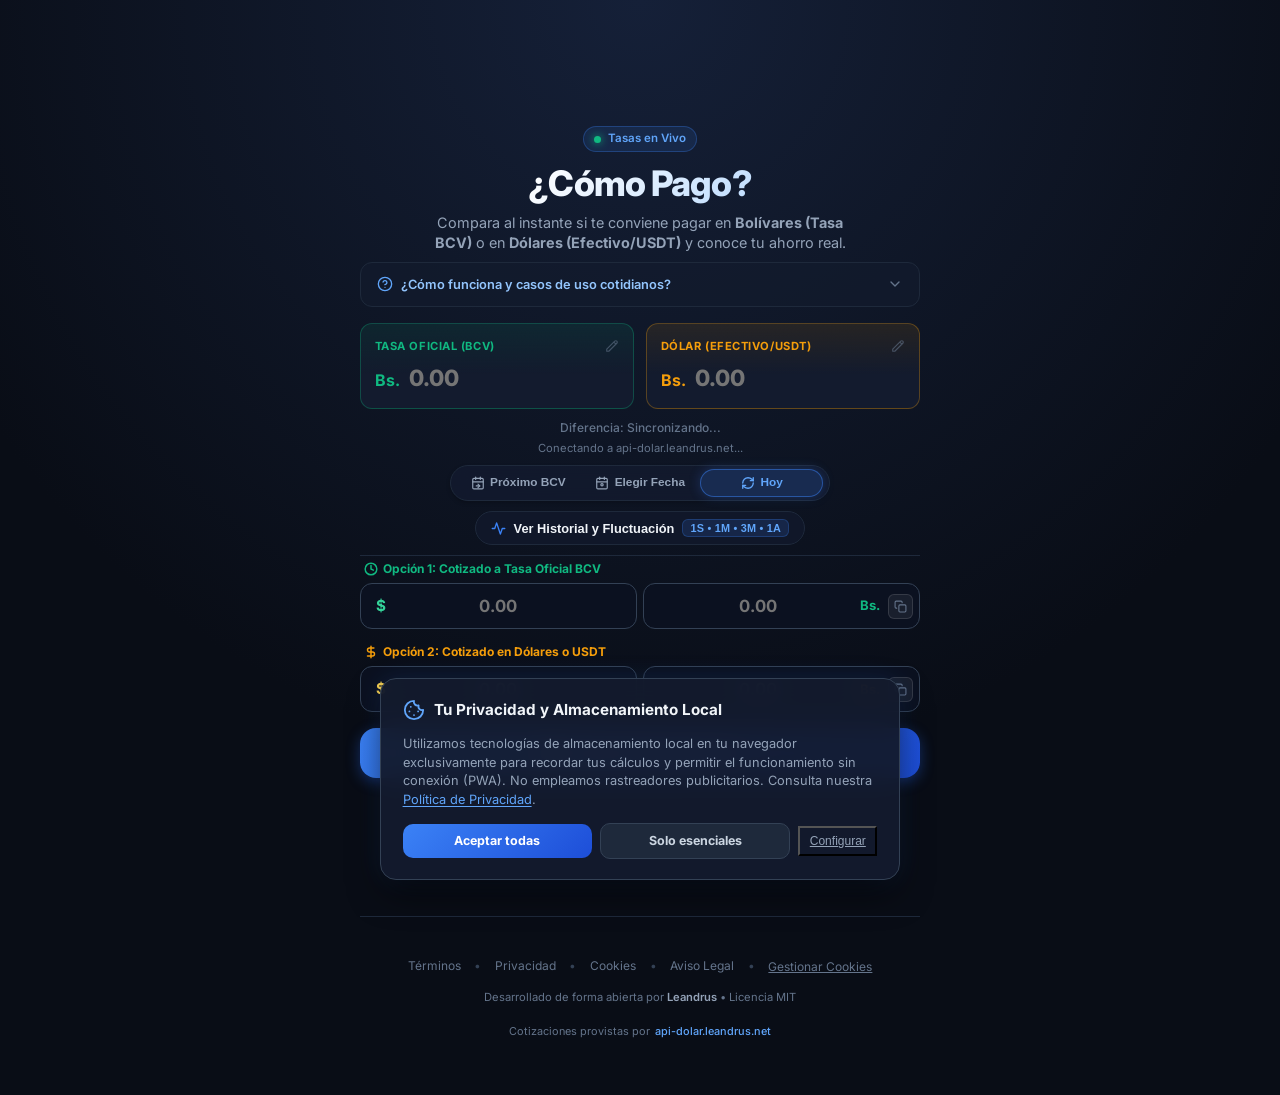
==== index.html @ 7dd7e596 "feat: add especifics date exchange rate buttons" ====
<!DOCTYPE html>
<html lang="es">

<head>
  <meta charset="UTF-8">
  <meta name="viewport" content="width=device-width, initial-scale=1.0">
  <title>¿Cómo Pago en Venezuela? | Calculadora Financiera y Comparador de Tasas BCV vs USDT</title>

  <!-- Metadatos SEO Esenciales -->
  <meta name="description"
    content="Calculadora de comparación de precios en Venezuela. Compara la tasa oficial del BCV, compra de dólares físicos y transferencias en USDT para saber cómo te conviene pagar y ahorrar dinero.">
  <meta name="keywords"
    content="como pago venezuela, calculadora dolar venezuela, tasa bcv, dolar paralelo, usdt binance, calcular pago bcv vs paralelo, convertidor bcv usdt">
  <meta name="author" content="Leandrus">
  <meta name="robots" content="index, follow">
  <link rel="canonical" href="https://como-pago.leandrus.net/">

  <!-- Metadatos OpenGraph (Facebook, WhatsApp, LinkedIn) -->
  <meta property="og:type" content="website">
  <meta property="og:url" content="https://como-pago.leandrus.net/">
  <meta property="og:title" content="¿Cómo Pago en Venezuela? | Calculadora de Tasas BCV vs USDT">
  <meta property="og:description"
    content="Compara en segundos si te conviene pagar en Bolívares (Tasa BCV), Dólares en Efectivo o USDT. Tasas oficiales en tiempo real vía api-dolar.leandrus.net.">
  <meta property="og:image" content="https://como-pago.leandrus.net/icons/icon-512x512.png">
  <meta property="og:locale" content="es_VE">

  <!-- Metadatos Twitter Cards -->
  <meta name="twitter:card" content="summary_large_image">
  <meta name="twitter:title" content="¿Cómo Pago en Venezuela? | Calculadora de Tasas BCV vs USDT">
  <meta name="twitter:description"
    content="Descubre al instante el método de pago más económico en Venezuela y calcula la transferencia exacta en Binance USDT.">
  <meta name="twitter:image" content="https://como-pago.leandrus.net/icons/icon-512x512.png">

  <!-- Configuración PWA y Favicon -->
  <link rel="icon" type="image/png" href="icons/favicon.png">
  <link rel="icon" type="image/svg+xml" href="icons/favico.svg">
  <link rel="apple-touch-icon" href="icons/icon-192x192.png">
  <link rel="manifest" href="manifest.json">
  <meta name="theme-color" content="#090d16">
  <meta name="apple-mobile-web-app-capable" content="yes">
  <meta name="apple-mobile-web-app-status-bar-style" content="black-translucent">
  <meta name="apple-mobile-web-app-title" content="¿Cómo Pago?">

  <!-- Seguridad en el Cliente -->
  <meta http-equiv="X-Content-Type-Options" content="nosniff">
  <meta name="referrer" content="strict-origin-when-cross-origin">

  <!-- Tipografía Google Fonts -->
  <link rel="preconnect" href="https://fonts.googleapis.com">
  <link rel="preconnect" href="https://fonts.gstatic.com" crossorigin>
  <link href="https://fonts.googleapis.com/css2?family=Inter:wght@400;500;600;700;800;900&display=swap"
    rel="stylesheet">

  <!-- Estilos Modulares (Vanilla CSS Puro Versionado para Cache-Busting) -->
  <link rel="stylesheet" href="css/main.css?v=1.2.0">
  <link rel="stylesheet" href="css/consent.css?v=1.1.0">

  <!-- Marcado Estructurado JSON-LD (Schema.org) -->
  <script type="application/ld+json">
  {
    "@context": "https://schema.org",
    "@type": "WebApplication",
    "name": "¿Cómo Pago en Venezuela?",
    "url": "https://como-pago.leandrus.net/",
    "description": "Calculadora financiera para comparar conveniencia entre Tasa Oficial BCV, Dólares en Efectivo y USDT en Venezuela.",
    "applicationCategory": "FinancialApplication",
    "operatingSystem": "All",
    "offers": {
      "@type": "Offer",
      "price": "0",
      "priceCurrency": "USD"
    },
    "author": {
      "@type": "Person",
      "name": "Leandrus",
      "url": "https://leandrus.net"
    }
  }
  </script>
</head>

<body>

  <!-- Contenedor Principal de la App -->
  <div class="app-container">

    <!-- Pantalla Principal Visible (100dvh) -->
    <div class="app-content-wrapper">
      <!-- Encabezado de la Plataforma -->
      <header class="app-header">
        <div class="brand-badge" id="liveStatusBadge" title="Conexión en vivo con api-dolar.leandrus.net">
          <span class="status-dot"></span>
          <span id="liveStatusText">Tasas en Vivo</span>
        </div>
        <h1 class="app-title">¿Cómo Pago?</h1>
        <p class="app-description">
          Compara al instante si te conviene pagar en <strong>Bolívares (Tasa
            BCV)</strong> o en <strong>Dólares (Efectivo/USDT)</strong> y conoce tu ahorro real.
        </p>

        <!-- Guía Desplegable: Casos de Uso y Funcionamiento -->
        <details class="guide-card" id="guideAccordion">
          <summary class="guide-toggle">
            <span class="guide-toggle-label">
              <svg class="guide-icon" xmlns="http://www.w3.org/2000/svg" viewBox="0 0 24 24" fill="none"
                stroke="currentColor" stroke-width="2" stroke-linecap="round" stroke-linejoin="round">
                <circle cx="12" cy="12" r="10"></circle>
                <path d="M9.09 9a3 3 0 0 1 5.83 1c0 2-3 3-3 3"></path>
                <line x1="12" y1="17" x2="12.01" y2="17"></line>
              </svg>
              ¿Cómo funciona y casos de uso cotidianos?
            </span>
            <svg class="guide-chevron" xmlns="http://www.w3.org/2000/svg" viewBox="0 0 24 24" fill="none"
              stroke="currentColor" stroke-width="2" stroke-linecap="round" stroke-linejoin="round">
              <polyline points="6 9 12 15 18 9"></polyline>
            </svg>
          </summary>
          <div class="guide-content">
            <div class="guide-step">
              <span class="guide-step-num">1</span>
              <div class="guide-step-body">
                <strong>Efectivo y USDT son lo mismo:</strong> En el mercado venezolano, 1 Dólar físico equivale a 1
                USDT y ambos se cotizan a la tasa paralelo. No requieres cálculos distintos.
              </div>
            </div>
            <div class="guide-step">
              <span class="guide-step-num">2</span>
              <div class="guide-step-body">
                <strong>Evaluar descuentos comerciales:</strong> Si te dicen: <em>"$50 a tasa BCV o $45 si pagas en
                  dólares"</em>, la app compara ambas opciones y te dice en cuál desembolsas menos dinero real.
              </div>
            </div>
            <div class="guide-step">
              <span class="guide-step-num">3</span>
              <div class="guide-step-body">
                <strong>Ahorro inmediato y directo:</strong> Sabrás con exactitud cuántos Bolívares y Dólares estás
                ahorrando antes de pagar.
              </div>
            </div>
            <div class="guide-step">
              <span class="guide-step-num">4</span>
              <div class="guide-step-body">
                <strong>Tasas en vivo y editables:</strong> Se sincronizan automáticamente con
                <em>api-dolar.leandrus.net</em> y puedes pulsar sobre cualquiera de ellas para adaptarla a la tasa de tu
                tienda.
              </div>
            </div>
          </div>
        </details>
      </header>

      <main>
        <!-- ============================================== -->
        <!-- SECCIÓN 1: ENTRADA DE DATOS (INPUTS) -->
        <!-- ============================================== -->
        <section id="section1" class="space-y-4" aria-label="Ingreso de tasas y precios de compra">

          <!-- Tarjetas de Tasas Principales -->
          <div class="rates-grid">
            <!-- Tasa BCV Oficial (Verde) -->
            <article class="rate-card bcv">
              <div class="rate-header">
                <span class="rate-label bcv">Tasa Oficial (BCV)</span>
                <svg xmlns="http://www.w3.org/2000/svg" class="edit-icon" fill="none" viewBox="0 0 24 24"
                  stroke="currentColor" aria-hidden="true">
                  <path stroke-linecap="round" stroke-linejoin="round" stroke-width="2"
                    d="M15.232 5.232l3.536 3.536m-2.036-5.036a2.5 2.5 0 113.536 3.536L6.5 21.036H3v-3.572L16.732 3.732z" />
                </svg>
              </div>
              <div class="rate-value-wrap">
                <span class="currency-symbol bcv">Bs.</span>
                <input type="number" step="0.01" id="bcvDisplay" class="rate-input bcv" placeholder="0.00"
                  aria-label="Tasa oficial BCV en Bolívares">
              </div>
              <div id="bcvLoader" class="rate-loader" aria-hidden="true"></div>
            </article>

            <!-- Tasa USDT / Binance Paralelo (Ámbar) -->
            <article class="rate-card usdt">
              <div class="rate-header">
                <span class="rate-label usdt">Dólar (Efectivo/USDT)</span>
                <svg xmlns="http://www.w3.org/2000/svg" class="edit-icon" fill="none" viewBox="0 0 24 24"
                  stroke="currentColor" aria-hidden="true">
                  <path stroke-linecap="round" stroke-linejoin="round" stroke-width="2"
                    d="M15.232 5.232l3.536 3.536m-2.036-5.036a2.5 2.5 0 113.536 3.536L6.5 21.036H3v-3.572L16.732 3.732z" />
                </svg>
              </div>
              <div class="rate-value-wrap">
                <span class="currency-symbol usdt">Bs.</span>
                <input type="number" step="0.01" id="usdtDisplay" class="rate-input usdt" placeholder="0.00"
                  aria-label="Tasa Binance P2P USDT en Bolívares">
              </div>
              <div id="usdtLoader" class="rate-loader" aria-hidden="true"></div>
            </article>
          </div>

          <!-- Diferencia y Marca Temporal de la API -->
          <div class="rates-meta">
            <div class="rates-diff">
              Diferencia: <span id="rateDiff">Sincronizando...</span>
            </div>
            <div class="api-timestamp" id="apiTimestamp">
              Conectando a api-dolar.leandrus.net...
            </div>
          </div>

          <!-- ============================================== -->
          <!-- BARRA DE CONTROL DE FECHAS (PRÓXIMO BCV / CALENDARIO / HOY) -->
          <!-- ============================================== -->
          <div class="date-toolbar-container" aria-label="Controles de fecha de cotización">
            <div class="date-toolbar" role="group" aria-label="Selector de fecha de tasas">
              <!-- Botón 1: Próximo BCV (Tasa del día siguiente si está disponible) -->
              <button type="button" id="btnNextBcv" class="btn-date-tool"
                title="Visualizar la próxima tasa oficial BCV (mañana o siguiente día hábil)"
                aria-label="Ver tasa BCV del día siguiente">
                <svg class="date-tool-icon" xmlns="http://www.w3.org/2000/svg" viewBox="0 0 24 24" fill="none"
                  stroke="currentColor" stroke-width="2" stroke-linecap="round" stroke-linejoin="round">
                  <rect x="3" y="4" width="18" height="18" rx="2" ry="2"></rect>
                  <line x1="16" y1="2" x2="16" y2="6"></line>
                  <line x1="8" y1="2" x2="8" y2="6"></line>
                  <line x1="3" y1="10" x2="21" y2="10"></line>
                  <path d="M12 14l3 3-3 3"></path>
                  <line x1="9" y1="17" x2="15" y2="17"></line>
                </svg>
                <span class="date-tool-label">Próximo BCV</span>
              </button>

              <!-- Botón 2: Selector de Fecha Específica (Calendario del historial) -->
              <div class="date-picker-trigger-wrap">
                <button type="button" id="btnPickDate" class="btn-date-tool"
                  title="Escoger una fecha concreta en el calendario para aplicar sus valores"
                  aria-label="Seleccionar fecha concreta en el calendario">
                  <svg class="date-tool-icon" xmlns="http://www.w3.org/2000/svg" viewBox="0 0 24 24" fill="none"
                    stroke="currentColor" stroke-width="2" stroke-linecap="round" stroke-linejoin="round">
                    <rect x="3" y="4" width="18" height="18" rx="2" ry="2"></rect>
                    <line x1="16" y1="2" x2="16" y2="6"></line>
                    <line x1="8" y1="2" x2="8" y2="6"></line>
                    <line x1="3" y1="10" x2="21" y2="10"></line>
                    <circle cx="12" cy="15" r="2"></circle>
                  </svg>
                  <span class="date-tool-label" id="btnPickDateLabel">Elegir Fecha</span>
                </button>
                <input type="date" id="datePickerInput" class="date-picker-native-hidden"
                  aria-label="Seleccionar fecha de cotización" min="2023-01-03">
              </div>

              <!-- Botón 3: Restaurar / Aplicar al Día Actual (Hoy) -->
              <button type="button" id="btnRestoreToday" class="btn-date-tool active"
                title="Restaurar y aplicar tasas al día actual (Hoy)"
                aria-label="Restaurar a tasas de hoy">
                <svg class="date-tool-icon" xmlns="http://www.w3.org/2000/svg" viewBox="0 0 24 24" fill="none"
                  stroke="currentColor" stroke-width="2" stroke-linecap="round" stroke-linejoin="round">
                  <path d="M3 12a9 9 0 0 1 9-9 9.75 9.75 0 0 1 6.74 2.74L21 8"></path>
                  <path d="M21 3v5h-5"></path>
                  <path d="M21 12a9 9 0 0 1-9 9 9.75 9.75 0 0 1-6.74-2.74L3 16"></path>
                  <path d="M8 16H3v5"></path>
                </svg>
                <span class="date-tool-label">Hoy</span>
              </button>
            </div>

            <!-- Banner Informativo de Modo de Fecha Activo (cuando no es hoy) -->
            <div id="activeDateBanner" class="active-date-banner hidden" role="status" aria-live="polite">
              <div class="active-date-banner-body">
                <span class="active-date-pill" id="activeDateBannerPill">Próximo BCV</span>
                <span class="active-date-msg" id="activeDateBannerMsg">Aplicando tasa para el día de mañana</span>
              </div>
              <button type="button" id="btnBannerRestore" class="btn-banner-restore"
                title="Volver a las tasas de hoy" aria-label="Restaurar a tasas de hoy">
                Restaurar Hoy ✕
              </button>
            </div>
          </div>

          <!-- Botón Desplegable para Historial y Fluctuación -->
          <div class="history-trigger-container">
            <button type="button" id="btnOpenHistory" class="btn-history-trigger"
              aria-label="Ver historial de tasas y gráfico de fluctuación">
              <svg class="history-trigger-icon" xmlns="http://www.w3.org/2000/svg" viewBox="0 0 24 24" fill="none"
                stroke="currentColor" stroke-width="2.2" stroke-linecap="round" stroke-linejoin="round">
                <polyline points="22 12 18 12 15 21 9 3 6 12 2 12"></polyline>
              </svg>
              <span>Ver Historial y Fluctuación</span>
              <span class="history-badge">1S • 1M • 3M • 1A</span>
            </button>
          </div>

          <hr class="separator">

          <!-- Ofertas Comparativas (Conversión BCV vs Dólares) -->
          <div class="offers-section">
            <!-- Opción 1: Pago en Bolívares con Tasa Oficial BCV -->
            <div class="offer-group">
              <label for="price_bcv_usd_input" class="offer-label bcv">
                <svg xmlns="http://www.w3.org/2000/svg" width="14" height="14" viewBox="0 0 24 24" fill="none"
                  stroke="currentColor" stroke-width="2.5" stroke-linecap="round" stroke-linejoin="round">
                  <circle cx="12" cy="12" r="10"></circle>
                  <polyline points="12 6 12 12 16 14"></polyline>
                </svg>
                Opción 1: Cotizado a Tasa Oficial BCV
              </label>
              <div class="offer-dual-inputs">
                <div class="input-with-icon" title="Monto en Dólares ($)">
                  <span class="input-prefix" style="color: #34d399;">$</span>
                  <input type="number" step="any" id="price_bcv_usd_input" class="input-control input-usd-bcv"
                    placeholder="0.00" aria-label="Monto en dólares a tasa oficial">
                </div>
                <div class="input-with-icon" title="Equivalente en Bolívares (Bs)">
                  <input type="number" step="any" id="price_bcv_ves_input" class="input-control input-ves"
                    placeholder="0.00" aria-label="Monto en bolívares a tasa oficial">
                  <div class="input-suffix-actions">
                    <span class="input-suffix-text green">Bs.</span>
                    <button type="button" class="btn-copy-val" data-target="price_bcv_ves_input"
                      title="Copiar monto en Bs" aria-label="Copiar monto en bolívares a tasa oficial">
                      <svg class="copy-icon" xmlns="http://www.w3.org/2000/svg" viewBox="0 0 24 24" fill="none"
                        stroke="currentColor" stroke-width="2" stroke-linecap="round" stroke-linejoin="round">
                        <rect x="9" y="9" width="13" height="13" rx="2" ry="2"></rect>
                        <path d="M5 15H4a2 2 0 0 1-2-2V4a2 2 0 0 1 2-2h9a2 2 0 0 1 2 2v1"></path>
                      </svg>
                      <svg class="check-icon" xmlns="http://www.w3.org/2000/svg" viewBox="0 0 24 24" fill="none"
                        stroke="currentColor" stroke-width="2.5" stroke-linecap="round" stroke-linejoin="round">
                        <polyline points="20 6 9 17 4 12"></polyline>
                      </svg>
                    </button>
                  </div>
                </div>
              </div>
            </div>

            <!-- Opción 2: Pago en Dólares (Efectivo o Binance USDT) -->
            <div class="offer-group">
              <label for="price_parallel_usd_input" class="offer-label avg">
                <svg xmlns="http://www.w3.org/2000/svg" width="14" height="14" viewBox="0 0 24 24" fill="none"
                  stroke="currentColor" stroke-width="2.5" stroke-linecap="round" stroke-linejoin="round">
                  <path d="M12 2v20M17 5H9.5a3.5 3.5 0 0 0 0 7h5a3.5 3.5 0 0 1 0 7H6"></path>
                </svg>
                Opción 2: Cotizado en Dólares o USDT
              </label>
              <div class="offer-dual-inputs">
                <div class="input-with-icon" title="Monto en Dólares ($)">
                  <span class="input-prefix" style="color: #fcd34d;">$</span>
                  <input type="number" step="any" id="price_parallel_usd_input" class="input-control input-usd-avg"
                    placeholder="0.00" aria-label="Monto en dólares en efectivo o USDT">
                </div>
                <div class="input-with-icon" title="Equivalente en Bolívares (Bs)">
                  <input type="number" step="any" id="price_parallel_ves_input" class="input-control input-ves"
                    placeholder="0.00" aria-label="Monto en bolívares a tasa paralelo/USDT">
                  <div class="input-suffix-actions">
                    <span class="input-suffix-text yellow">Bs.</span>
                    <button type="button" class="btn-copy-val" data-target="price_parallel_ves_input"
                      title="Copiar monto en Bs" aria-label="Copiar monto en bolívares a tasa paralelo/USDT">
                      <svg class="copy-icon" xmlns="http://www.w3.org/2000/svg" viewBox="0 0 24 24" fill="none"
                        stroke="currentColor" stroke-width="2" stroke-linecap="round" stroke-linejoin="round">
                        <rect x="9" y="9" width="13" height="13" rx="2" ry="2"></rect>
                        <path d="M5 15H4a2 2 0 0 1-2-2V4a2 2 0 0 1 2-2h9a2 2 0 0 1 2 2v1"></path>
                      </svg>
                      <svg class="check-icon" xmlns="http://www.w3.org/2000/svg" viewBox="0 0 24 24" fill="none"
                        stroke="currentColor" stroke-width="2.5" stroke-linecap="round" stroke-linejoin="round">
                        <polyline points="20 6 9 17 4 12"></polyline>
                      </svg>
                    </button>
                  </div>
                </div>
              </div>
            </div>
          </div>

          <!-- Botón de Cálculo -->
          <button id="btnCalculate" type="button" class="btn btn-primary"
            aria-label="Calcular método de pago más conveniente">
            <svg xmlns="http://www.w3.org/2000/svg" class="btn-icon" viewBox="0 0 20 20" fill="currentColor">
              <path fill-rule="evenodd"
                d="M 2.5,0 C 1.12,0 0,1.12 0,2.5 v 15 C 0,18.88 1.12,20 2.5,20 h 10 C 13.88,20 15,18.88 15,17.5 V 2.5 C 15,1.12 13.88,0 12.5,0 Z m 1.25,2.5 h 7.5 c 0.69,0 1.25,0.56 1.25,1.25 V 5 c 0,0.69 -0.56,1.25 -1.25,1.25 H 3.75 C 3.06,6.25 2.5,5.69 2.5,5 V 3.75 C 2.5,3.06 3.06,2.5 3.75,2.5 Z M 4.38,9.06 C 4.38,9.58 3.96,10 3.44,10 2.92,10 2.5,9.58 2.5,9.06 2.5,8.54 2.92,8.12 3.44,8.12 3.96,8.12 4.38,8.54 4.38,9.06 Z M 7.5,10 C 6.98,10 6.56,9.58 6.56,9.06 6.56,8.54 6.98,8.12 7.5,8.12 8.02,8.12 8.44,8.54 8.44,9.06 8.44,9.58 8.02,10 7.5,10 Z m 5,-0.94 C 12.5,9.58 12.08,10 11.56,10 11.04,10 10.62,9.58 10.62,9.06 c 0,-0.52 0.42,-0.94 0.94,-0.94 0.52,0 0.94,0.42 0.94,0.94 z M 3.44,13.75 C 2.92,13.75 2.5,13.33 2.5,12.81 c 0,-0.52 0.42,-0.94 0.94,-0.94 0.52,0 0.94,0.42 0.94,0.94 0,0.52 -0.42,0.94 -0.94,0.94 z m 5,-0.94 c 0,0.52 -0.42,0.94 -0.94,0.94 -0.52,0 -0.94,-0.42 -0.94,-0.94 0,-0.52 0.42,-0.94 0.94,-0.94 0.52,0 0.94,0.42 0.94,0.94 z m 3.12,0.94 c -0.52,0 -0.94,-0.42 -0.94,-0.94 0,-0.52 0.42,-0.94 0.94,-0.94 0.52,0 0.94,0.42 0.94,0.94 0,0.52 -0.42,0.94 -0.94,0.94 z M 2.5,16.56 c 0,-0.52 0.42,-0.94 0.94,-0.94 h 4.38 c 0.52,0 0.94,0.42 0.94,0.94 C 8.75,17.08 8.33,17.5 7.81,17.5 H 3.44 C 2.92,17.5 2.5,17.08 2.5,16.56 Z m 9.06,-0.94 c 0.52,0 0.94,0.42 0.94,0.94 0,0.52 -0.42,0.94 -0.94,0.94 -0.52,0 -0.94,-0.42 -0.94,-0.94 0,-0.52 0.42,-0.94 0.94,-0.94 z"
                clip-rule="evenodd" />
            </svg>
            Calcular Conveniencia
          </button>
        </section>

        <!-- ============================================== -->
        <!-- SECCIÓN 2: RESULTADOS Y CONTROLES (OUTPUTS) -->
        <!-- ============================================== -->
        <section id="section2" class="space-y-4 hidden" aria-label="Resultados del análisis financiero">

          <!-- Tarjeta Unificada de Resultado y Recomendación -->
          <article class="card results-card" id="recommendationBox">
            <h2 class="results-title">Conviene pagar en:</h2>
            <div class="results-verdict" id="finalVerdict">...</div>
            <div class="results-details" id="savingsText"></div>

            <!-- Nota de Equivalencia Simplificada Dólares / USDT -->
            <div class="results-equivalence-pill" id="equivalenceBox">
              <span class="equiv-icon">💡</span>
              <span id="equivalenceText">...</span>
            </div>
          </article>

          <!-- Botones de Acción (Editar / Reiniciar) -->
          <div class="buttons-grid">
            <button id="btnEdit" type="button" class="btn btn-secondary" aria-label="Volver a editar montos">
              <svg xmlns="http://www.w3.org/2000/svg" class="btn-icon" viewBox="0 0 24 24" fill="currentColor">
                <path fill-rule="evenodd"
                  d="m 18.613646,0.64828063c -0.864374,-0.86437417 -2.261581,-0.86437417 -3.125955,0l -0.963047,0.96304697 3.864028,3.8640289 0.963047,-0.9630471c 0.864375,-0.8643741 0.864375,-2.2615817 0,-3.1259559zM 6.8044797,9.3314914C 6.563718,9.5722532 6.378213,9.8682717 6.2716464,10.195866l -1.1682866,3.504859c -0.1144605,0.339435 -0.023681,0.714392 0.228921,0.970941 0.2526025,0.25655 0.6275593,0.343382 0.9709409,0.228921L 9.8080813,13.732301C 10.131728,13.625734 10.427747,13.440229 10.672455,13.199467L 17.050669,6.8133603 13.18664,2.9493315ZM 3.7890374,2.3178253C 1.697173,2.3178253 0,4.0149983 0,6.1068627V 16.210963C 0,18.302827 1.697173,20 3.7890374,20H 13.893137c 2.091865,0 3.789038,-1.697173 3.789038,-3.789037v -3.789038c 0,-0.698604 -0.564409,-1.263012 -1.263013,-1.263012 -0.698604,0 -1.263012,0.564408 -1.263012,1.263012v 3.789038c 0,0.698603 -0.564409,1.263012 -1.263013,1.263012H 3.7890374c -0.6986037,0 -1.2630124,-0.564409 -1.2630124,-1.263012V 6.1068627c 0,-0.6986038 0.5644087,-1.2630125 1.2630124,-1.2630125h 3.7890375c 0.6986038,0 1.2630125,-0.5644087 1.2630125,-1.2630125 0,-0.6986037 -0.5644087,-1.2630124 -1.2630125,-1.2630124z"
                  clip-rule="evenodd" />
              </svg>
              Editar
            </button>

            <button id="btnReset" type="button" class="btn btn-primary"
              aria-label="Reiniciar formulario y recargar tasas">
              <svg xmlns="http://www.w3.org/2000/svg" class="btn-icon" viewBox="0 0 20 20" fill="currentColor">
                <path fill-rule="evenodd"
                  d="M 1.25,-3.3333334e-8A 1.25,1.25 0 0 1 2.5,1.25v 2.62625a 8.7525,8.7525 0 0 1 14.501251,3.2075 1.25,1.25 0 1 1 -2.35625,0.8325A 6.2525,6.2525 0 0 0 3.74875,6.25h 3.751251a 1.25,1.25 0 0 1 0,2.5H 1.25A 1.25,1.25 0 0 1 0,7.5V 1.25A 1.25,1.25 0 0 1 1.25,-3.3333334e-8ZM 1.26,11.32125a 1.25,1.25 0 0 1 1.595,0.7625 6.2525,6.2525 0 0 0 10.896251,1.66625h -3.75125a 1.25,1.25 0 1 1 0,-2.5h 6.25a 1.25,1.25 0 0 1 1.25,1.25v 6.25a 1.25,1.25 0 1 1 -2.5,0v -2.62625a 8.7525,8.7525 0 0 1 -14.501251,-3.2075 1.25,1.25 0 0 1 0.7625,-1.595z"
                  clip-rule="evenodd" />
              </svg>
              Reiniciar
            </button>
          </div>
        </section>
      </main>
    </div>

    <!-- Pie de Página & Andamiaje Legal (por debajo de la visibilidad inicial) -->
    <footer class="app-footer">
      <nav class="footer-nav" aria-label="Enlaces legales y de privacidad">
        <a href="legal/terminos.html" class="footer-link" data-legal="terminos">Términos</a>
        <span style="color: var(--border-strong);">•</span>
        <a href="legal/privacidad.html" class="footer-link" data-legal="privacidad">Privacidad</a>
        <span style="color: var(--border-strong);">•</span>
        <a href="legal/cookies.html" class="footer-link" data-legal="cookies">Cookies</a>
        <span style="color: var(--border-strong);">•</span>
        <a href="legal/aviso-legal.html" class="footer-link" data-legal="aviso">Aviso Legal</a>
        <span style="color: var(--border-strong);">•</span>
        <button type="button" class="footer-btn-consent" onclick="window.ConsentManager.openPreferences()">Gestionar
          Cookies</button>
      </nav>

      <div class="footer-meta">
        Desarrollado de forma abierta por <a href="https://github.com/Leandrus/Como-Pago" target="_blank"
          rel="noopener">Leandrus</a> • Licencia MIT
      </div>

      <div class="footer-api-badge">
        <span>Cotizaciones provistas por</span>
        <a href="https://api-dolar.leandrus.net" target="_blank" rel="noopener">api-dolar.leandrus.net</a>
      </div>
    </footer>
  </div>

  <!-- ============================================== -->
  <!-- MODAL INTEGRADO PARA LECTURA LEGAL RÁPIDA (SPA) -->
  <!-- ============================================== -->
  <div id="legalModal" class="modal-overlay" role="dialog" aria-modal="true" aria-labelledby="legalModalTitle">
    <div class="modal-dialog">
      <div class="modal-header">
        <h2 id="legalModalTitle" class="modal-title">Documento Legal</h2>
        <button id="legalModalClose" class="modal-close-btn" aria-label="Cerrar modal">
          <svg xmlns="http://www.w3.org/2000/svg" width="20" height="20" viewBox="0 0 24 24" fill="none"
            stroke="currentColor" stroke-width="2" stroke-linecap="round" stroke-linejoin="round">
            <line x1="18" y1="6" x2="6" y2="18"></line>
            <line x1="6" y1="6" x2="18" y2="18"></line>
          </svg>
        </button>
      </div>
      <div id="legalModalContent" class="modal-body">
        <!-- El contenido se inyecta dinámicamente -->
      </div>
      <div class="modal-footer">
        <button id="legalModalAccept" type="button" class="btn btn-secondary"
          style="width: auto; padding: 0.6rem 1.25rem;">Entendido</button>
      </div>
    </div>
  </div>

  <!-- ============================================== -->
  <!-- MODAL DE HISTORIAL DE TASAS Y GRÁFICO (SPA) -->
  <!-- ============================================== -->
  <div id="historyModal" class="modal-overlay" role="dialog" aria-modal="true" aria-labelledby="historyModalTitle">
    <div class="modal-dialog history-modal-dialog">
      <div class="modal-header">
        <div class="history-modal-header-title">
          <svg xmlns="http://www.w3.org/2000/svg" width="20" height="20" viewBox="0 0 24 24" fill="none"
            stroke="currentColor" stroke-width="2.2" stroke-linecap="round" stroke-linejoin="round"
            style="color: var(--color-primary);">
            <polyline points="22 12 18 12 15 21 9 3 6 12 2 12"></polyline>
          </svg>
          <h2 id="historyModalTitle" class="modal-title">Historial y Fluctuación</h2>
        </div>
        <button id="historyModalClose" class="modal-close-btn" aria-label="Cerrar modal de historial">
          <svg xmlns="http://www.w3.org/2000/svg" width="20" height="20" viewBox="0 0 24 24" fill="none"
            stroke="currentColor" stroke-width="2" stroke-linecap="round" stroke-linejoin="round">
            <line x1="18" y1="6" x2="6" y2="18"></line>
            <line x1="6" y1="6" x2="18" y2="18"></line>
          </svg>
        </button>
      </div>

      <div class="modal-body history-modal-body">
        <!-- Selector de Períodos -->
        <div class="period-selector-wrap">
          <div class="period-selector" role="tablist" aria-label="Seleccionar período de tiempo">
            <button type="button" class="period-tab" data-period="1S" role="tab" aria-selected="false">1 Sem</button>
            <button type="button" class="period-tab active" data-period="1M" role="tab" aria-selected="true">1
              Mes</button>
            <button type="button" class="period-tab" data-period="3M" role="tab" aria-selected="false">3 Meses</button>
            <button type="button" class="period-tab" data-period="1A" role="tab" aria-selected="false">1 Año</button>
          </div>
        </div>

        <!-- Métricas Resumen -->
        <div class="history-metrics-grid">
          <div class="metric-card bcv">
            <span class="metric-label">Oficial (BCV)</span>
            <span class="metric-value" id="historyBcvChange">--</span>
          </div>
          <div class="metric-card usdt">
            <span class="metric-label">Paralelo / USDT</span>
            <span class="metric-value" id="historyUsdtChange">--</span>
          </div>
          <div class="metric-card spread">
            <span class="metric-label">Brecha Promedio</span>
            <span class="metric-value" id="historyAvgSpread">--</span>
          </div>
        </div>

        <!-- Contenedor del Gráfico SVG Interactivo -->
        <div id="chartContainer" class="chart-container">
          <div class="chart-loader">
            <span class="spinner"></span>
            <span>Cargando cotizaciones históricas...</span>
          </div>
        </div>

        <!-- Leyenda del Gráfico -->
        <div class="chart-legend">
          <div class="legend-item">
            <span class="legend-line bcv"></span>
            <span>Tasa Oficial BCV</span>
          </div>
          <div class="legend-item">
            <span class="legend-line usdt"></span>
            <span>Dólar Efectivo / USDT</span>
          </div>
          <div class="legend-item">
            <span class="legend-area"></span>
            <span>Brecha Cambiaria</span>
          </div>
        </div>

        <!-- Tabla / Lista de Registros Recientes -->
        <div class="recent-records-section">
          <h3 class="recent-records-title">Cotizaciones del período</h3>
          <div class="recent-records-table-wrap">
            <table class="recent-records-table" id="recentRecordsTable">
              <thead>
                <tr>
                  <th>Fecha</th>
                  <th style="text-align: right;">BCV</th>
                  <th style="text-align: right;">Paralelo</th>
                  <th style="text-align: right;">Brecha</th>
                </tr>
              </thead>
              <tbody id="recentRecordsBody">
                <!-- Se llena dinámicamente -->
              </tbody>
            </table>
          </div>
        </div>
      </div>
    </div>
  </div>

  <!-- ============================================== -->
  <!-- BANNER DE GESTIÓN DE CONSENTIMIENTO (CMP) -->
  <!-- ============================================== -->
  <div id="cmp-banner" class="cmp-banner" role="region" aria-label="Consentimiento de privacidad y cookies">
    <div class="cmp-banner-header">
      <svg class="cmp-banner-icon" xmlns="http://www.w3.org/2000/svg" viewBox="0 0 24 24" fill="none"
        stroke="currentColor" stroke-width="2" stroke-linecap="round" stroke-linejoin="round">
        <path d="M12 2a10 10 0 1 0 10 10 4 4 0 0 1-5-5 4 4 0 0 1-5-5"></path>
        <path d="M8.5 8.5v.01"></path>
        <path d="M7 13.5v.01"></path>
        <path d="M12 17.5v.01"></path>
        <path d="M16.5 13.5v.01"></path>
      </svg>
      <h3 class="cmp-banner-title">Tu Privacidad y Almacenamiento Local</h3>
    </div>
    <p class="cmp-banner-text">
      Utilizamos tecnologías de almacenamiento local en tu navegador exclusivamente para recordar tus cálculos y
      permitir el funcionamiento sin conexión (PWA). No empleamos rastreadores publicitarios. Consulta nuestra <a
        href="legal/privacidad.html" data-legal="privacidad">Política de Privacidad</a>.
    </p>
    <div class="cmp-banner-actions">
      <button id="cmp-btn-accept" type="button" class="cmp-btn cmp-btn-accept">Aceptar todas</button>
      <button id="cmp-btn-reject" type="button" class="cmp-btn cmp-btn-reject">Solo esenciales</button>
      <button id="cmp-btn-settings" type="button" class="cmp-btn-settings">Configurar</button>
    </div>
  </div>

  <!-- MODAL DE PREFERENCIAS GRANULARES DEL CMP -->
  <div id="cmp-modal" class="cmp-modal-overlay" role="dialog" aria-modal="true" aria-labelledby="cmpModalTitle">
    <div class="cmp-modal-dialog">
      <div class="cmp-modal-header">
        <h3 id="cmpModalTitle" class="cmp-modal-title">Preferencias de Almacenamiento</h3>
        <button id="cmp-modal-close" class="cmp-modal-close" aria-label="Cerrar configuración">
          <svg xmlns="http://www.w3.org/2000/svg" width="18" height="18" viewBox="0 0 24 24" fill="none"
            stroke="currentColor" stroke-width="2" stroke-linecap="round" stroke-linejoin="round">
            <line x1="18" y1="6" x2="6" y2="18"></line>
            <line x1="6" y1="6" x2="18" y2="18"></line>
          </svg>
        </button>
      </div>
      <div class="cmp-modal-body">
        <p class="cmp-modal-intro">
          Puedes personalizar qué tecnologías de almacenamiento permites que use la aplicación en este dispositivo:
        </p>

        <!-- Categoría: Técnicas Esenciales -->
        <div class="cmp-category-card">
          <div class="cmp-category-header">
            <div class="cmp-category-title-wrap">
              <span class="cmp-category-name">Técnicas y Esenciales</span>
              <span class="cmp-category-badge">Obligatorias</span>
            </div>
            <label class="cmp-switch">
              <input type="checkbox" checked disabled>
              <span class="cmp-slider"></span>
            </label>
          </div>
          <p class="cmp-category-desc">Imprescindibles para el registro del Service Worker (PWA), caché de tasas y modo
            sin conexión.</p>
        </div>

        <!-- Categoría: Preferencias -->
        <div class="cmp-category-card">
          <div class="cmp-category-header">
            <div class="cmp-category-title-wrap">
              <span class="cmp-category-name">Preferencias de Usuario</span>
            </div>
            <label class="cmp-switch">
              <input type="checkbox" id="cmp-toggle-preferences" checked>
              <span class="cmp-slider"></span>
            </label>
          </div>
          <p class="cmp-category-desc">Guarda los montos y cotizaciones ingresados para que no tengas que escribirlos
            cada vez que regreses.</p>
        </div>

        <!-- Categoría: Analíticas Anónimas -->
        <div class="cmp-category-card">
          <div class="cmp-category-header">
            <div class="cmp-category-title-wrap">
              <span class="cmp-category-name">Rendimiento y Métricas</span>
            </div>
            <label class="cmp-switch">
              <input type="checkbox" id="cmp-toggle-analytics">
              <span class="cmp-slider"></span>
            </label>
          </div>
          <p class="cmp-category-desc">Permite evaluar anónimamente tiempos de respuesta y estabilidad de la API sin
            identificar al usuario.</p>
        </div>
      </div>
      <div class="cmp-modal-footer">
        <button id="cmp-btn-save-modal" type="button" class="cmp-btn cmp-btn-accept"
          style="width: auto; padding: 0.65rem 1.4rem;">Guardar Selección</button>
      </div>
    </div>
  </div>

  <!-- ============================================== -->
  <!-- COMPONENTE TOAST DE NOTIFICACIONES DE FECHA   -->
  <!-- ============================================== -->
  <div id="dateNoticeToast" class="date-toast hidden" role="status" aria-live="polite">
    <div class="date-toast-content">
      <div class="date-toast-icon-wrap" id="dateToastIconWrap">
        <svg id="dateToastIcon" class="date-toast-icon" xmlns="http://www.w3.org/2000/svg" viewBox="0 0 24 24" fill="none"
          stroke="currentColor" stroke-width="2" stroke-linecap="round" stroke-linejoin="round">
          <circle cx="12" cy="12" r="10"></circle>
          <line x1="12" y1="8" x2="12" y2="12"></line>
          <line x1="12" y1="16" x2="12.01" y2="16"></line>
        </svg>
      </div>
      <div class="date-toast-body">
        <div class="date-toast-title" id="dateToastTitle">Información</div>
        <p class="date-toast-message" id="dateToastMessage">Mensaje informativo.</p>
      </div>
      <button type="button" id="dateToastClose" class="date-toast-close" aria-label="Cerrar notificación">
        <svg xmlns="http://www.w3.org/2000/svg" width="16" height="16" viewBox="0 0 24 24" fill="none"
          stroke="currentColor" stroke-width="2" stroke-linecap="round" stroke-linejoin="round">
          <line x1="18" y1="6" x2="6" y2="18"></line>
          <line x1="6" y1="6" x2="18" y2="18"></line>
        </svg>
      </button>
    </div>
  </div>

  <!-- Script Modular Principal Versionado -->
  <script type="module" src="js/app.js?v=1.2.0"></script>
</body>

</html>
---- css/main.css ----
/**
 * ¿Cómo Pago en Venezuela?
 * Estilos Principales (Vanilla CSS Moderno)
 * https://como-pago.leandrus.net
 */

:root {
  /* Paleta de Colores Primarios & Fondos */
  --bg-main: #090d16;
  --bg-card: #131b2e;
  --bg-card-hover: #18223a;
  --bg-card-accent: rgba(30, 41, 59, 0.7);
  --bg-input: #0b1120;
  --bg-input-readonly: #172033;

  /* Bordes & Sombras */
  --border-subtle: #1e293b;
  --border-strong: #334155;
  --border-focus: #3b82f6;
  --shadow-sm: 0 2px 4px rgba(0, 0, 0, 0.2);
  --shadow-md: 0 4px 12px rgba(0, 0, 0, 0.35);
  --shadow-lg: 0 10px 25px -5px rgba(0, 0, 0, 0.5);
  --shadow-glow-blue: 0 0 20px rgba(59, 130, 246, 0.25);
  --shadow-glow-green: 0 0 20px rgba(16, 185, 129, 0.2);
  --shadow-glow-yellow: 0 0 20px rgba(245, 158, 11, 0.2);

  /* Acentos de Marca y Estados */
  --color-primary: #3b82f6;
  --color-primary-hover: #2563eb;
  --color-primary-gradient: linear-gradient(135deg, #3b82f6 0%, #1d4ed8 100%);
  --color-secondary-gradient: linear-gradient(135deg, #475569 0%, #334155 100%);

  /* Tasas: Verde (BCV/Oficial) y Ámbar/Amarillo (Paralelo/USDT) */
  --color-bcv: #10b981;
  --color-bcv-bg: rgba(16, 185, 129, 0.1);
  --color-bcv-border: rgba(16, 185, 129, 0.3);

  --color-usdt: #f59e0b;
  --color-usdt-bg: rgba(245, 158, 11, 0.1);
  --color-usdt-border: rgba(245, 158, 11, 0.3);

  --color-danger: #ef4444;
  --color-warning: #f97316;
  --color-info: #38bdf8;

  /* Tipografía */
  --text-main: #f1f5f9;
  --text-muted: #94a3b8;
  --text-dim: #64748b;

  /* Radios y Espaciado */
  --radius-sm: 6px;
  --radius-md: 12px;
  --radius-lg: 16px;
  --radius-xl: 24px;
  --radius-full: 9999px;

  --transition-fast: 0.15s ease;
  --transition-normal: 0.25s ease;
}

/* Reset y Base */
*,
*::before,
*::after {
  box-sizing: border-box;
  margin: 0;
  padding: 0;
}

html {
  font-family: 'Inter', -apple-system, BlinkMacSystemFont, "Segoe UI", Roboto, Helvetica, Arial, sans-serif;
  background-color: var(--bg-main);
  color: var(--text-main);
  line-height: 1.5;
  -webkit-text-size-adjust: 100%;
  -webkit-font-smoothing: antialiased;
}

body {
  min-height: 100vh;
  min-height: 100dvh;
  display: flex;
  flex-direction: column;
  align-items: center;
  justify-content: flex-start;
  padding: 0 1rem;
  background: radial-gradient(circle at 50% 0%, #152038 0%, var(--bg-main) 70%);
  background-attachment: fixed;
  overflow-x: hidden;
}

/* Eliminar flechas en inputs de número */
input[type="number"]::-webkit-inner-spin-button,
input[type="number"]::-webkit-outer-spin-button {
  -webkit-appearance: none;
  margin: 0;
}

input[type="number"] {
  -moz-appearance: textfield;
}

/* Contenedor Principal */
.app-container {
  width: 100%;
  max-width: 480px;
  margin: 0 auto;
  display: flex;
  flex-direction: column;
}

/* Pantalla Principal Visible (100dvh) */
.app-content-wrapper {
  min-height: 100vh;
  min-height: 100dvh;
  display: flex;
  flex-direction: column;
  justify-content: center;
  padding: 0.75rem 0;
  box-sizing: border-box;
  gap: 0.65rem;
}

/* Encabezado */
.app-header {
  text-align: center;
  padding: 0.15rem 0 0.35rem;
}

.brand-badge {
  display: inline-flex;
  align-items: center;
  gap: 0.4rem;
  padding: 0.2rem 0.65rem;
  background: rgba(59, 130, 246, 0.12);
  border: 1px solid rgba(59, 130, 246, 0.3);
  border-radius: var(--radius-full);
  font-size: 0.72rem;
  font-weight: 600;
  color: #60a5fa;
  margin-bottom: 0.35rem;
}

.brand-badge .status-dot {
  width: 7px;
  height: 7px;
  border-radius: 50%;
  background-color: var(--color-bcv);
  box-shadow: 0 0 8px var(--color-bcv);
  animation: pulse-live 2s infinite;
}

@keyframes pulse-live {
  0% {
    transform: scale(0.95);
    opacity: 0.8;
  }

  50% {
    transform: scale(1.15);
    opacity: 1;
  }

  100% {
    transform: scale(0.95);
    opacity: 0.8;
  }
}

.app-title {
  font-size: clamp(1.45rem, 5vw, 1.85rem);
  font-weight: 800;
  letter-spacing: -0.025em;
  background: linear-gradient(135deg, #ffffff 30%, #93c5fd 100%);
  -webkit-background-clip: text;
  -webkit-text-fill-color: transparent;
  margin-bottom: 0.2rem;
}

.app-description {
  font-size: 0.78rem;
  color: var(--text-muted);
  line-height: 1.35;
  max-width: 440px;
  margin: 0 auto;
}

/* Tarjetas (Cards) */
.card {
  background-color: var(--bg-card);
  border: 1px solid var(--border-subtle);
  border-radius: var(--radius-lg);
  padding: 1.15rem;
  box-shadow: var(--shadow-md);
  transition: border-color var(--transition-normal), box-shadow var(--transition-normal);
  position: relative;
}

.card:hover {
  border-color: var(--border-strong);
}

/* Grid de Tasas */
.rates-grid {
  display: grid;
  grid-template-columns: 1fr 1fr;
  gap: 0.75rem;
}

.rate-card {
  display: flex;
  flex-direction: column;
  justify-content: space-between;
  padding: 0.85rem;
  border-radius: var(--radius-md);
  position: relative;
  background: var(--bg-card);
  border: 1px solid var(--border-subtle);
  transition: transform var(--transition-fast), border-color var(--transition-fast);
}

.rate-card.bcv {
  border-color: var(--color-bcv-border);
  background: linear-gradient(180deg, var(--color-bcv-bg) 0%, var(--bg-card) 60%);
}

.rate-card.usdt {
  border-color: var(--color-usdt-border);
  background: linear-gradient(180deg, var(--color-usdt-bg) 0%, var(--bg-card) 60%);
}

.rate-header {
  display: flex;
  align-items: center;
  justify-content: space-between;
  margin-bottom: 0.4rem;
}

.rate-label {
  font-size: 0.7rem;
  font-weight: 700;
  letter-spacing: 0.05em;
  text-transform: uppercase;
}

.rate-label.bcv {
  color: var(--color-bcv);
}

.rate-label.usdt {
  color: var(--color-usdt);
}

.edit-icon {
  width: 14px;
  height: 14px;
  color: var(--text-dim);
  opacity: 0.6;
}

.rate-value-wrap {
  display: flex;
  align-items: baseline;
  gap: 0.25rem;
}

.currency-symbol {
  font-size: 1rem;
  font-weight: 700;
}

.currency-symbol.bcv {
  color: var(--color-bcv);
}

.currency-symbol.usdt {
  color: var(--color-usdt);
}

.rate-input {
  width: 100%;
  font-size: 1.25rem;
  font-weight: 800;
  border: 1px dashed transparent;
  background: transparent;
  padding: 0.15rem 0.25rem;
  border-radius: var(--radius-sm);
  outline: none;
  font-family: inherit;
  transition: all var(--transition-fast);
}

.rate-input:hover {
  border-color: var(--border-strong);
  background: rgba(255, 255, 255, 0.03);
}

.rate-input:focus {
  border-color: var(--color-primary);
  border-style: solid;
  background: var(--bg-input);
  box-shadow: 0 0 0 2px rgba(59, 130, 246, 0.25);
}

.rate-input.bcv {
  color: var(--color-bcv);
}

.rate-input.usdt {
  color: var(--color-usdt);
}

/* Loader Spinner */
.rate-loader {
  position: absolute;
  top: 0.75rem;
  right: 0.75rem;
  width: 12px;
  height: 12px;
  border: 2px solid var(--color-primary);
  border-top-color: transparent;
  border-radius: 50%;
  opacity: 0;
  pointer-events: none;
  transition: opacity var(--transition-fast);
}

.rate-loader.active {
  opacity: 1;
  animation: spin 0.8s linear infinite;
}

@keyframes spin {
  to {
    transform: rotate(360deg);
  }
}

/* Guía Desplegable y Casos de Uso */
.guide-card {
  background: rgba(19, 27, 46, 0.6);
  border: 1px solid var(--border-subtle);
  border-radius: var(--radius-md);
  overflow: hidden;
  transition: all var(--transition-normal);
  margin-top: 0.6rem;
}

.guide-card[open] {
  border-color: rgba(59, 130, 246, 0.4);
  background: var(--bg-card);
  box-shadow: 0 4px 16px rgba(0, 0, 0, 0.3);
}

.guide-toggle {
  display: flex;
  align-items: center;
  justify-content: space-between;
  padding: 0.75rem 1rem;
  font-size: 0.8rem;
  font-weight: 600;
  color: #93c5fd;
  cursor: pointer;
  user-select: none;
  list-style: none;
  transition: color var(--transition-fast), background var(--transition-fast);
}

.guide-toggle::-webkit-details-marker {
  display: none;
}

.guide-toggle:hover {
  background: rgba(59, 130, 246, 0.08);
  color: #bfdbfe;
}

.guide-toggle-label {
  display: flex;
  align-items: center;
  gap: 0.5rem;
}

.guide-icon {
  width: 16px;
  height: 16px;
  color: #60a5fa;
  flex-shrink: 0;
}

.guide-chevron {
  width: 16px;
  height: 16px;
  transition: transform 0.2s ease;
  color: var(--text-dim);
}

.guide-card[open] .guide-chevron {
  transform: rotate(180deg);
  color: #93c5fd;
}

.guide-content {
  padding: 0.5rem 1rem 1rem;
  border-top: 1px solid var(--border-subtle);
  font-size: 0.78rem;
  color: var(--text-muted);
  line-height: 1.5;
  display: flex;
  flex-direction: column;
  gap: 0.65rem;
}

.guide-step {
  display: flex;
  align-items: flex-start;
  gap: 0.6rem;
}

.guide-step-num {
  display: inline-flex;
  align-items: center;
  justify-content: center;
  width: 20px;
  height: 20px;
  border-radius: 50%;
  background: rgba(59, 130, 246, 0.15);
  border: 1px solid rgba(59, 130, 246, 0.3);
  color: #60a5fa;
  font-size: 0.7rem;
  font-weight: 700;
  flex-shrink: 0;
  margin-top: 0.1rem;
}

.guide-step-body strong {
  color: #f1f5f9;
}

/* Diferencial de Tasas & Fecha de Actualización */
.rates-meta {
  display: flex;
  flex-direction: column;
  align-items: center;
  gap: 0.2rem;
  font-size: 0.75rem;
  color: var(--text-dim);
  text-align: center;
  margin-top: 0.6rem;
}

.rates-diff {
  font-weight: 500;
}

.api-timestamp {
  font-size: 0.7rem;
  color: var(--text-dim);
}

.badge-diff {
  font-weight: 700;
}

.badge-diff.red {
  color: #f87171;
}

.badge-diff.orange {
  color: #fb923c;
}

.badge-diff.green {
  color: #4ade80;
}

/* ============================================== */
/* BARRA DE CONTROL DE FECHAS (PRÓXIMO BCV / CALENDARIO / HOY) */
/* ============================================== */

.date-toolbar-container {
  display: flex;
  flex-direction: column;
  align-items: center;
  gap: 0.55rem;
  margin-top: 0.5rem;
  width: 100%;
}

.date-toolbar {
  display: flex;
  align-items: center;
  justify-content: center;
  background: rgba(19, 27, 46, 0.85);
  border: 1px solid var(--border-subtle);
  border-radius: var(--radius-full);
  padding: 0.22rem 0.35rem;
  gap: 0.25rem;
  box-shadow: var(--shadow-sm);
  backdrop-filter: blur(10px);
  -webkit-backdrop-filter: blur(10px);
  width: 100%;
  max-width: 380px;
}

.btn-date-tool {
  display: inline-flex;
  align-items: center;
  justify-content: center;
  gap: 0.35rem;
  background: transparent;
  border: 1px solid transparent;
  color: var(--text-muted);
  padding: 0.36rem 0.65rem;
  border-radius: var(--radius-full);
  font-size: 0.76rem;
  font-weight: 600;
  cursor: pointer;
  transition: all var(--transition-fast);
  white-space: nowrap;
  user-select: none;
  flex: 1;
}

.btn-date-tool:hover {
  color: var(--text-main);
  background: rgba(255, 255, 255, 0.06);
  border-color: rgba(255, 255, 255, 0.1);
}

.btn-date-tool.active {
  background: rgba(59, 130, 246, 0.18);
  border-color: rgba(59, 130, 246, 0.5);
  color: #60a5fa;
  box-shadow: 0 0 12px rgba(59, 130, 246, 0.25);
}

.btn-date-tool.is-next.active {
  background: rgba(16, 185, 129, 0.18);
  border-color: rgba(16, 185, 129, 0.5);
  color: #34d399;
  box-shadow: 0 0 12px rgba(16, 185, 129, 0.25);
}

.btn-date-tool.is-history.active {
  background: rgba(245, 158, 11, 0.18);
  border-color: rgba(245, 158, 11, 0.5);
  color: #fbbf24;
  box-shadow: 0 0 12px rgba(245, 158, 11, 0.25);
}

.date-tool-icon {
  width: 14px;
  height: 14px;
  flex-shrink: 0;
}

.btn-date-tool.active .date-tool-icon {
  stroke-width: 2.3;
}

.date-tool-label {
  font-size: 0.74rem;
  line-height: 1;
}

/* Envoltorio para input de calendario nativo */
.date-picker-trigger-wrap {
  position: relative;
  display: inline-flex;
  flex: 1.1;
}

.date-picker-trigger-wrap .btn-date-tool {
  width: 100%;
}

.date-picker-native-hidden {
  position: absolute;
  top: 0;
  left: 0;
  width: 100%;
  height: 100%;
  opacity: 0;
  pointer-events: none;
  cursor: pointer;
  z-index: 1;
}

/* Banner Informativo de Fecha Activa */
.active-date-banner {
  display: flex;
  align-items: center;
  justify-content: space-between;
  gap: 0.5rem;
  width: 100%;
  background: linear-gradient(135deg, rgba(30, 41, 59, 0.8) 0%, rgba(19, 27, 46, 0.95) 100%);
  border: 1px solid rgba(59, 130, 246, 0.35);
  border-radius: var(--radius-md);
  padding: 0.45rem 0.75rem;
  font-size: 0.75rem;
  box-shadow: 0 4px 12px rgba(0, 0, 0, 0.25);
  animation: fadeInDown 0.25s ease-out;
}

.active-date-banner.hidden {
  display: none !important;
}

.active-date-banner.is-next {
  border-color: rgba(16, 185, 129, 0.45);
  background: linear-gradient(135deg, rgba(6, 78, 59, 0.35) 0%, rgba(19, 27, 46, 0.95) 100%);
}

.active-date-banner.is-history {
  border-color: rgba(245, 158, 11, 0.45);
  background: linear-gradient(135deg, rgba(120, 53, 15, 0.35) 0%, rgba(19, 27, 46, 0.95) 100%);
}

.active-date-banner-body {
  display: flex;
  align-items: center;
  gap: 0.45rem;
  flex: 1;
  min-width: 0;
}

.active-date-pill {
  font-size: 0.68rem;
  font-weight: 700;
  padding: 0.15rem 0.45rem;
  border-radius: var(--radius-sm);
  background: rgba(59, 130, 246, 0.2);
  color: #93c5fd;
  border: 1px solid rgba(59, 130, 246, 0.3);
  text-transform: uppercase;
  letter-spacing: 0.03em;
  white-space: nowrap;
}

.active-date-banner.is-next .active-date-pill {
  background: rgba(16, 185, 129, 0.2);
  color: #6ee7b7;
  border-color: rgba(16, 185, 129, 0.35);
}

.active-date-banner.is-history .active-date-pill {
  background: rgba(245, 158, 11, 0.2);
  color: #fde68a;
  border-color: rgba(245, 158, 11, 0.35);
}

.active-date-msg {
  color: var(--text-main);
  font-weight: 500;
  overflow: hidden;
  text-overflow: ellipsis;
  white-space: nowrap;
}

.btn-banner-restore {
  background: rgba(255, 255, 255, 0.08);
  border: 1px solid rgba(255, 255, 255, 0.15);
  color: var(--text-main);
  font-size: 0.72rem;
  font-weight: 600;
  padding: 0.22rem 0.55rem;
  border-radius: var(--radius-sm);
  cursor: pointer;
  white-space: nowrap;
  transition: all var(--transition-fast);
}

.btn-banner-restore:hover {
  background: rgba(239, 68, 68, 0.2);
  border-color: rgba(239, 68, 68, 0.4);
  color: #fca5a5;
}

/* Toast de Notificaciones Flotante */
.date-toast {
  position: fixed;
  bottom: 1.5rem;
  left: 50%;
  transform: translateX(-50%);
  width: calc(100% - 2rem);
  max-width: 440px;
  z-index: 1000;
  animation: slideUpToast 0.3s cubic-bezier(0.16, 1, 0.3, 1);
  pointer-events: auto;
}

.date-toast.hidden {
  display: none !important;
}

.date-toast-content {
  display: flex;
  align-items: flex-start;
  gap: 0.75rem;
  background: rgba(15, 23, 42, 0.96);
  border: 1px solid var(--border-strong);
  border-radius: var(--radius-lg);
  padding: 0.85rem 1rem;
  box-shadow: 0 10px 25px -5px rgba(0, 0, 0, 0.6), 0 0 15px rgba(59, 130, 246, 0.15);
  backdrop-filter: blur(12px);
  -webkit-backdrop-filter: blur(12px);
}

.date-toast.toast-success .date-toast-content {
  border-color: rgba(16, 185, 129, 0.4);
  box-shadow: 0 10px 25px -5px rgba(0, 0, 0, 0.6), 0 0 15px rgba(16, 185, 129, 0.2);
}

.date-toast.toast-warning .date-toast-content {
  border-color: rgba(245, 158, 11, 0.4);
  box-shadow: 0 10px 25px -5px rgba(0, 0, 0, 0.6), 0 0 15px rgba(245, 158, 11, 0.2);
}

.date-toast-icon-wrap {
  width: 20px;
  height: 20px;
  color: #60a5fa;
  flex-shrink: 0;
  margin-top: 0.1rem;
}

.date-toast.toast-success .date-toast-icon-wrap {
  color: #34d399;
}

.date-toast.toast-warning .date-toast-icon-wrap {
  color: #fbbf24;
}

.date-toast-icon {
  width: 100%;
  height: 100%;
}

.date-toast-body {
  flex: 1;
  min-width: 0;
}

.date-toast-title {
  font-size: 0.85rem;
  font-weight: 700;
  color: var(--text-main);
  margin-bottom: 0.2rem;
}

.date-toast-message {
  font-size: 0.78rem;
  color: var(--text-muted);
  line-height: 1.4;
  margin: 0;
}

.date-toast-close {
  background: transparent;
  border: none;
  color: var(--text-dim);
  cursor: pointer;
  padding: 0.2rem;
  display: flex;
  align-items: center;
  justify-content: center;
  border-radius: var(--radius-sm);
  transition: color var(--transition-fast);
}

.date-toast-close:hover {
  color: var(--text-main);
}

/* Filas interactivas en tabla de historial */
.recent-records-table tr.clickable-row {
  cursor: pointer;
  transition: background-color var(--transition-fast);
}

.recent-records-table tr.clickable-row:hover {
  background-color: rgba(59, 130, 246, 0.12);
}

.input-with-icon {
  position: relative;
  display: flex;
  align-items: center;
}

.input-prefix {
  position: absolute;
  left: 1rem;
  color: var(--text-muted);
  font-size: 0.95rem;
  font-weight: 700;
  pointer-events: none;
}

.input-suffix {
  position: absolute;
  right: 1rem;
  font-size: 0.85rem;
  font-weight: 700;
  pointer-events: none;
}

.input-suffix.green {
  color: var(--color-bcv);
}

.input-suffix.yellow {
  color: var(--color-usdt);
}

.input-control {
  width: 100%;
  background-color: var(--bg-input);
  border: 1px solid var(--border-strong);
  border-radius: var(--radius-md);
  color: var(--text-main);
  font-family: inherit;
  font-size: 1.15rem;
  font-weight: 700;
  padding: 0.8rem 1rem;
  transition: all var(--transition-fast);
}

.input-control:focus {
  border-color: var(--border-focus);
  outline: none;
  box-shadow: 0 0 0 3px rgba(59, 130, 246, 0.25);
}

.input-control.center {
  text-align: center;
  padding-left: 2rem;
  padding-right: 2rem;
}

/* Ofertas Comparativas */
.offers-section {
  display: flex;
  flex-direction: column;
  gap: 0.85rem;
}

.offer-group {
  display: flex;
  flex-direction: column;
  gap: 0.35rem;
}

.offer-label {
  font-size: 0.75rem;
  font-weight: 700;
  margin-left: 0.25rem;
  display: flex;
  align-items: center;
  gap: 0.3rem;
}

.offer-label.bcv {
  color: var(--color-bcv);
}

.offer-label.avg {
  color: var(--color-usdt);
}

.offer-dual-inputs {
  display: grid;
  grid-template-columns: 1fr 1fr;
  gap: 0.4rem;
}

.offer-dual-inputs .input-control {
  padding: 0.75rem 0.6rem;
  text-align: center;
  font-size: 1.05rem;
}

.offer-dual-inputs .input-usd-bcv {
  color: #34d399;
}

.offer-dual-inputs .input-usd-avg {
  color: #fcd34d;
}

.offer-dual-inputs .input-ves {
  padding-right: 3.5rem !important;
  text-align: center;
  padding-left: 0.5rem;
}

.input-suffix-actions {
  position: absolute;
  right: 0.45rem;
  display: flex;
  align-items: center;
  gap: 0.5rem;
  z-index: 2;
}

.input-suffix-text {
  font-size: 0.82rem;
  font-weight: 700;
  pointer-events: none;
  user-select: none;
}

.input-suffix-text.green {
  color: var(--color-bcv);
}

.input-suffix-text.yellow {
  color: var(--color-usdt);
}

.btn-copy-val {
  background: rgba(255, 255, 255, 0.06);
  border: 1px solid rgba(255, 255, 255, 0.12);
  color: var(--text-dim);
  border-radius: var(--radius-sm);
  width: 25px;
  height: 25px;
  display: flex;
  align-items: center;
  justify-content: center;
  cursor: pointer;
  padding: 0;
  transition: all var(--transition-fast);
}

.btn-copy-val:hover {
  background: rgba(255, 255, 255, 0.16);
  color: #ffffff;
  border-color: rgba(255, 255, 255, 0.28);
  transform: translateY(-1px);
}

.btn-copy-val:active {
  transform: translateY(0) scale(0.94);
}

.btn-copy-val .copy-icon {
  width: 13px;
  height: 13px;
}

.btn-copy-val .check-icon {
  width: 13px;
  height: 13px;
  display: none;
  color: #34d399;
}

.btn-copy-val.copied {
  background: rgba(16, 185, 129, 0.22);
  border-color: rgba(16, 185, 129, 0.55);
  color: #34d399;
  transform: scale(1.05);
}

.btn-copy-val.copied .copy-icon {
  display: none;
}

.btn-copy-val.copied .check-icon {
  display: block;
}

.input-readonly {
  background-color: var(--bg-input-readonly) !important;
  border-color: var(--border-subtle) !important;
  color: var(--text-muted) !important;
  cursor: default !important;
}

.separator {
  border: none;
  height: 1px;
  background: var(--border-subtle);
  margin: 0.25rem 0;
}

/* Botones */
.btn {
  display: inline-flex;
  align-items: center;
  justify-content: center;
  gap: 0.5rem;
  width: 100%;
  padding: 0.95rem 1.25rem;
  border-radius: var(--radius-lg);
  font-size: 0.95rem;
  font-weight: 700;
  font-family: inherit;
  border: none;
  cursor: pointer;
  transition: transform var(--transition-fast), box-shadow var(--transition-fast), opacity var(--transition-fast);
  text-decoration: none;
  user-select: none;
  margin-top: 1rem;
}

.btn-primary {
  background: var(--color-primary-gradient);
  color: #ffffff;
  box-shadow: 0 4px 14px rgba(37, 99, 235, 0.4);
}

.btn-primary:hover {
  box-shadow: 0 6px 20px rgba(37, 99, 235, 0.6);
  transform: translateY(-1px);
}

.btn-primary:active {
  transform: translateY(1px);
  opacity: 0.9;
}

.btn-secondary {
  background: var(--color-secondary-gradient);
  color: #ffffff;
  box-shadow: var(--shadow-sm);
}

.btn-secondary:hover {
  background: linear-gradient(135deg, #64748b 0%, #475569 100%);
  transform: translateY(-1px);
}

.btn-secondary:active {
  transform: translateY(1px);
}

.btn-icon {
  width: 18px;
  height: 18px;
  flex-shrink: 0;
}

.buttons-grid {
  display: grid;
  grid-template-columns: 1fr 1fr;
  gap: 0.75rem;
}

/* Sección 2: Resultados (Tarjeta Unificada) */
.results-card {
  text-align: center;
  padding: 1.25rem 1rem;
  border-top-width: 4px;
  border-top-style: solid;
  transition: all var(--transition-normal);
  display: flex;
  flex-direction: column;
  gap: 0.5rem;
}

.results-card.border-default {
  border-top-color: var(--border-strong);
}

.results-card.border-bcv {
  border-top-color: var(--color-bcv);
  background: linear-gradient(180deg, rgba(16, 185, 129, 0.12) 0%, var(--bg-card) 60%);
  box-shadow: var(--shadow-glow-green);
}

.results-card.border-avg {
  border-top-color: var(--color-usdt);
  background: linear-gradient(180deg, rgba(245, 158, 11, 0.12) 0%, var(--bg-card) 60%);
  box-shadow: var(--shadow-glow-yellow);
}

.results-title {
  font-size: 0.85rem;
  font-weight: 700;
  color: var(--text-muted);
  text-transform: uppercase;
  letter-spacing: 0.05em;
}

.results-verdict {
  font-size: clamp(1.25rem, 4.5vw, 1.55rem);
  font-weight: 800;
  padding: 0.45rem 0.85rem;
  border-radius: var(--radius-md);
  display: inline-block;
  letter-spacing: -0.02em;
  margin: 0 auto;
}

.results-verdict.bcv-won {
  color: var(--color-bcv);
  background: rgba(16, 185, 129, 0.15);
}

.results-verdict.avg-won {
  color: #fbbf24;
  background: rgba(245, 158, 11, 0.15);
}

.results-verdict.equal {
  color: #f1f5f9;
  background: rgba(148, 163, 184, 0.15);
}

.results-details {
  font-size: 0.825rem;
  line-height: 1.45;
  color: var(--text-muted);
}

.savings-lead {
  display: block;
  font-weight: 600;
  color: #f1f5f9;
  font-size: 0.85rem;
}

.savings-highlight {
  font-size: 1.25rem;
  font-weight: 800;
  display: block;
  margin: 0.2rem 0;
}

.savings-highlight.bcv {
  color: #34d399;
}

.savings-highlight.avg {
  color: #fbbf24;
}

.savings-sub {
  font-size: 0.78rem;
  color: #94a3b8;
  display: block;
}

.results-comparison-grid {
  display: grid;
  grid-template-columns: 1fr 1fr;
  gap: 0.5rem;
  margin-top: 0.6rem;
  padding: 0.55rem 0.75rem;
  background: rgba(11, 17, 32, 0.65);
  border-radius: var(--radius-sm);
  border: 1px solid var(--border-subtle);
  font-size: 0.75rem;
  text-align: left;
}

.results-comparison-grid .res-item {
  display: flex;
  flex-direction: column;
  gap: 0.1rem;
}

.results-comparison-grid .res-item span {
  color: var(--text-dim);
  font-size: 0.68rem;
}

.results-comparison-grid .res-item strong {
  color: #f1f5f9;
  font-size: 0.85rem;
}

.results-equivalence-pill {
  display: flex;
  align-items: center;
  gap: 0.6rem;
  background: rgba(30, 41, 59, 0.5);
  border: 1px solid var(--border-strong);
  border-radius: var(--radius-md);
  padding: 0.65rem 0.85rem;
  font-size: 0.75rem;
  color: #cbd5e1;
  text-align: left;
  line-height: 1.4;
  margin-top: 0.25rem;
}

.results-equivalence-pill strong {
  color: #fbbf24;
}

.results-equivalence-pill .equiv-icon {
  font-size: 1.15rem;
  flex-shrink: 0;
}

/* Pie de Página (Bajo el pliegue de visibilidad principal) */
.app-footer {
  margin-top: 1rem;
  padding: 2.5rem 0 3.5rem;
  border-top: 1px solid var(--border-subtle);
  display: flex;
  flex-direction: column;
  align-items: center;
  gap: 0.85rem;
  text-align: center;
  width: 100%;
  flex-shrink: 0;
}

.footer-nav {
  display: flex;
  flex-wrap: wrap;
  justify-content: center;
  align-items: center;
  gap: 0.5rem 0.85rem;
  font-size: 0.75rem;
}

.footer-link {
  color: var(--text-dim);
  text-decoration: none;
  transition: color var(--transition-fast);
}

.footer-link:hover {
  color: #93c5fd;
  text-decoration: underline;
}

.footer-btn-consent {
  background: transparent;
  border: none;
  font-size: 0.75rem;
  color: var(--text-dim);
  cursor: pointer;
  font-family: inherit;
  padding: 0;
  text-decoration: underline;
  transition: color var(--transition-fast);
}

.footer-btn-consent:hover {
  color: #93c5fd;
}

.footer-meta {
  font-size: 0.7rem;
  color: var(--text-dim);
}

.footer-meta a {
  color: var(--text-muted);
  text-decoration: none;
  font-weight: 600;
}

.footer-meta a:hover {
  color: #ffffff;
}

.footer-api-badge {
  display: inline-flex;
  align-items: center;
  gap: 0.35rem;
  font-size: 0.68rem;
  color: var(--text-dim);
  margin-top: 0.25rem;
}

.footer-api-badge a {
  color: #60a5fa;
  text-decoration: none;
  font-weight: 500;
}

.footer-api-badge a:hover {
  text-decoration: underline;
}

/* Clases de Utilidad */
.hidden {
  display: none !important;
}

/* Modales Genéricos Integrados */
.modal-overlay {
  position: fixed;
  inset: 0;
  background-color: rgba(9, 13, 22, 0.8);
  backdrop-filter: blur(8px);
  -webkit-backdrop-filter: blur(8px);
  z-index: 1000;
  display: flex;
  align-items: center;
  justify-content: center;
  padding: 1rem;
  opacity: 0;
  pointer-events: none;
  transition: opacity var(--transition-normal);
}

.modal-overlay.active {
  opacity: 1;
  pointer-events: auto;
}

.modal-dialog {
  background: var(--bg-card);
  border: 1px solid var(--border-strong);
  border-radius: var(--radius-xl);
  width: 100%;
  max-width: 580px;
  max-height: 85vh;
  overflow-y: auto;
  box-shadow: var(--shadow-lg);
  display: flex;
  flex-direction: column;
  transform: translateY(20px) scale(0.97);
  transition: transform var(--transition-normal);
}

.modal-overlay.active .modal-dialog {
  transform: translateY(0) scale(1);
}

.modal-header {
  display: flex;
  justify-content: space-between;
  align-items: center;
  padding: 1.25rem 1.5rem;
  border-bottom: 1px solid var(--border-subtle);
  position: sticky;
  top: 0;
  background: var(--bg-card);
  z-index: 10;
}

.modal-title {
  font-size: 1.15rem;
  font-weight: 700;
  color: #ffffff;
}

.modal-close-btn {
  background: transparent;
  border: none;
  color: var(--text-dim);
  cursor: pointer;
  padding: 0.25rem;
  display: flex;
  align-items: center;
  justify-content: center;
  border-radius: var(--radius-sm);
  transition: color var(--transition-fast), background var(--transition-fast);
}

.modal-close-btn:hover {
  color: #ffffff;
  background: var(--bg-card-hover);
}

.modal-body {
  padding: 1.5rem;
  font-size: 0.875rem;
  color: var(--text-muted);
  line-height: 1.6;
}

.modal-body h3 {
  color: #ffffff;
  font-size: 1rem;
  margin: 1.25rem 0 0.5rem;
}

.modal-body h3:first-child {
  margin-top: 0;
}

.modal-body p {
  margin-bottom: 0.75rem;
}

.modal-body ul {
  padding-left: 1.25rem;
  margin-bottom: 0.75rem;
}

.modal-footer {
  padding: 1rem 1.5rem;
  border-top: 1px solid var(--border-subtle);
  display: flex;
  justify-content: flex-end;
  background: var(--bg-card);
  position: sticky;
  bottom: 0;
}

/* ============================================== */
/* ESTILOS DEL MÓDULO DE HISTORIAL Y GRÁFICO     */
/* ============================================== */

.history-trigger-container {
  display: flex;
  justify-content: center;
  margin: 0.6rem 0.6rem;
}

.btn-history-trigger {
  display: inline-flex;
  align-items: center;
  gap: 0.5rem;
  background: rgba(19, 27, 46, 0.7);
  border: 1px solid var(--border-subtle);
  color: var(--text-main);
  padding: 0.45rem 0.9rem;
  border-radius: var(--radius-full);
  font-size: 0.8rem;
  font-weight: 600;
  cursor: pointer;
  transition: all var(--transition-normal);
  backdrop-filter: blur(6px);
}

.btn-history-trigger:hover {
  background: var(--bg-card-hover);
  border-color: var(--color-primary);
  box-shadow: var(--shadow-glow-blue);
  transform: translateY(-1px);
}

.history-trigger-icon {
  width: 15px;
  height: 15px;
  color: var(--color-primary);
  flex-shrink: 0;
}

.history-badge {
  background: rgba(59, 130, 246, 0.15);
  color: #60a5fa;
  font-size: 0.68rem;
  font-weight: 700;
  padding: 0.12rem 0.45rem;
  border-radius: var(--radius-sm);
  border: 1px solid rgba(59, 130, 246, 0.25);
  letter-spacing: 0.02em;
}

/* Modal de Historial */
.history-modal-dialog {
  max-width: 640px;
}

.history-modal-header-title {
  display: flex;
  align-items: center;
  gap: 0.5rem;
}

.history-modal-body {
  padding: 1.25rem;
  display: flex;
  flex-direction: column;
  gap: 1rem;
}

/* Selector de Períodos */
.period-selector-wrap {
  display: flex;
  justify-content: center;
}

.period-selector {
  display: inline-flex;
  background: var(--bg-input);
  border: 1px solid var(--border-subtle);
  border-radius: var(--radius-full);
  padding: 3px;
  gap: 4px;
}

.period-tab {
  background: transparent;
  border: none;
  color: var(--text-muted);
  font-size: 0.78rem;
  font-weight: 600;
  padding: 0.35rem 0.85rem;
  border-radius: var(--radius-full);
  cursor: pointer;
  transition: all var(--transition-fast);
  font-family: inherit;
}

.period-tab:hover {
  color: #ffffff;
}

.period-tab.active {
  background: var(--color-primary-gradient);
  color: #ffffff;
  box-shadow: 0 2px 8px rgba(59, 130, 246, 0.4);
}

/* Métricas del Período */
.history-metrics-grid {
  display: grid;
  grid-template-columns: repeat(3, 1fr);
  gap: 0.5rem;
}

.metric-card {
  background: var(--bg-input);
  border: 1px solid var(--border-subtle);
  border-radius: var(--radius-md);
  padding: 0.6rem 0.4rem;
  text-align: center;
  display: flex;
  flex-direction: column;
  gap: 0.2rem;
}

.metric-card.bcv {
  border-color: rgba(16, 185, 129, 0.25);
}

.metric-card.usdt {
  border-color: rgba(245, 158, 11, 0.25);
}

.metric-card.spread {
  border-color: rgba(59, 130, 246, 0.25);
}

.metric-label {
  font-size: 0.68rem;
  color: var(--text-dim);
  text-transform: uppercase;
  letter-spacing: 0.03em;
  font-weight: 600;
}

.metric-value {
  font-size: 0.9rem;
  font-weight: 700;
  color: #ffffff;
  font-variant-numeric: tabular-nums;
}

.metric-value.positive {
  color: #34d399;
}

.metric-value.negative {
  color: #f87171;
}

/* Contenedor del Gráfico */
.chart-container {
  background: #090e1a;
  border: 1px solid var(--border-subtle);
  border-radius: var(--radius-md);
  padding: 0.5rem;
  min-height: 240px;
  display: flex;
  align-items: center;
  justify-content: center;
  position: relative;
  overflow: hidden;
}

.history-svg {
  width: 100%;
  height: auto;
  display: block;
  user-select: none;
  cursor: crosshair;
}

.chart-loader {
  display: flex;
  flex-direction: column;
  align-items: center;
  gap: 0.75rem;
  color: var(--text-muted);
  font-size: 0.85rem;
}

.chart-empty-state {
  color: var(--text-dim);
  font-size: 0.85rem;
  text-align: center;
  padding: 2rem 1rem;
}

/* Tooltip */
.chart-tooltip {
  background: rgba(15, 23, 42, 0.95);
  border: 1px solid var(--border-strong);
  border-radius: var(--radius-sm);
  padding: 0.5rem 0.75rem;
  font-size: 0.75rem;
  box-shadow: 0 10px 25px -5px rgba(0, 0, 0, 0.7);
  backdrop-filter: blur(8px);
  -webkit-backdrop-filter: blur(8px);
  min-width: 155px;
  animation: fadeInTooltip 0.1s ease;
}

@keyframes fadeInTooltip {
  from {
    opacity: 0;
    transform: translateY(4px);
  }

  to {
    opacity: 1;
    transform: translateY(0);
  }
}

.tooltip-date {
  font-weight: 700;
  color: #ffffff;
  border-bottom: 1px solid rgba(255, 255, 255, 0.1);
  padding-bottom: 0.25rem;
  margin-bottom: 0.35rem;
  text-transform: capitalize;
}

.tooltip-row {
  display: flex;
  align-items: center;
  justify-content: space-between;
  gap: 0.5rem;
  margin-bottom: 0.2rem;
}

.tooltip-dot {
  width: 6px;
  height: 6px;
  border-radius: 50%;
  display: inline-block;
  margin-right: 4px;
}

.tooltip-dot.bcv {
  background: var(--color-bcv);
}

.tooltip-dot.usdt {
  background: var(--color-usdt);
}

.tooltip-label {
  color: var(--text-muted);
  font-size: 0.7rem;
}

.tooltip-val {
  font-weight: 600;
  color: #ffffff;
  font-variant-numeric: tabular-nums;
}

.tooltip-spread {
  margin-top: 0.35rem;
  padding-top: 0.25rem;
  border-top: 1px dashed rgba(255, 255, 255, 0.1);
  font-size: 0.7rem;
  color: #38bdf8;
  text-align: right;
}

/* Leyenda */
.chart-legend {
  display: flex;
  justify-content: center;
  flex-wrap: wrap;
  gap: 1.25rem;
  font-size: 0.75rem;
  color: var(--text-muted);
  margin-top: -0.25rem;
}

.legend-item {
  display: flex;
  align-items: center;
  gap: 0.4rem;
}

.legend-line {
  width: 14px;
  height: 3px;
  border-radius: 2px;
}

.legend-line.bcv {
  background: var(--color-bcv);
}

.legend-line.usdt {
  background: var(--color-usdt);
}

.legend-area {
  width: 14px;
  height: 8px;
  border-radius: 2px;
  background: linear-gradient(180deg, rgba(245, 158, 11, 0.5) 0%, rgba(16, 185, 129, 0.2) 100%);
  border: 1px solid rgba(245, 158, 11, 0.4);
}

/* Tabla de Registros */
.recent-records-section {
  border-top: 1px solid var(--border-subtle);
  padding-top: 0.75rem;
}

.recent-records-title {
  font-size: 0.8rem;
  font-weight: 600;
  color: var(--text-muted);
  text-transform: uppercase;
  letter-spacing: 0.04em;
  margin-bottom: 0.5rem;
}

.recent-records-table-wrap {
  max-height: 180px;
  overflow-y: auto;
  border: 1px solid var(--border-subtle);
  border-radius: var(--radius-sm);
  background: var(--bg-input);
}

.recent-records-table {
  width: 100%;
  border-collapse: collapse;
  font-size: 0.75rem;
  text-align: left;
}

.recent-records-table th {
  background: #111827;
  color: var(--text-dim);
  font-weight: 600;
  padding: 0.45rem 0.6rem;
  position: sticky;
  top: 0;
  z-index: 2;
  border-bottom: 1px solid var(--border-subtle);
}

.recent-records-table td {
  padding: 0.4rem 0.6rem;
  border-bottom: 1px solid rgba(255, 255, 255, 0.04);
  color: var(--text-main);
  font-variant-numeric: tabular-nums;
}

.recent-records-table tr:last-child td {
  border-bottom: none;
}

.recent-records-table tr:hover {
  background: rgba(255, 255, 255, 0.02);
}

/* Responsividad Mejorada */
@media (min-width: 640px) {
  body {
    padding: 0 1.5rem;
  }

  .app-container {
    max-width: 520px;
  }

  .app-title {
    font-size: 2.2rem;
  }

  .app-description {
    font-size: 0.9rem;
    max-width: 440px;
  }

  .rate-input {
    font-size: 1.4rem;
  }
}

@media (min-width: 900px) {
  .app-container {
    max-width: 560px;
  }
}
---- css/consent.css ----
/**
 * Sistema de Gestión de Consentimiento (CMP) - Estilos
 * Cumplimiento GDPR, CCPA y Estándares de Privacidad Web
 */

/* Banner Inferior de Consentimiento */
.cmp-banner {
  position: fixed;
  bottom: 1.25rem;
  left: 1.25rem;
  right: 1.25rem;
  max-width: 520px;
  margin: 0 auto;
  background: rgba(19, 27, 46, 0.95);
  backdrop-filter: blur(12px);
  -webkit-backdrop-filter: blur(12px);
  border: 1px solid #334155;
  border-radius: 16px;
  padding: 1.25rem 1.35rem;
  box-shadow: 0 15px 35px -5px rgba(0, 0, 0, 0.65), 0 0 25px rgba(59, 130, 246, 0.15);
  z-index: 900;
  display: flex;
  flex-direction: column;
  gap: 0.85rem;
  transform: translateY(120%);
  opacity: 0;
  pointer-events: none;
  transition: transform 0.4s cubic-bezier(0.16, 1, 0.3, 1), opacity 0.4s ease;
}

.cmp-banner.visible {
  transform: translateY(0);
  opacity: 1;
  pointer-events: auto;
}

.cmp-banner-header {
  display: flex;
  align-items: center;
  gap: 0.6rem;
}

.cmp-banner-icon {
  width: 22px;
  height: 22px;
  color: #60a5fa;
  flex-shrink: 0;
}

.cmp-banner-title {
  font-size: 0.95rem;
  font-weight: 700;
  color: #f1f5f9;
}

.cmp-banner-text {
  font-size: 0.8rem;
  color: #94a3b8;
  line-height: 1.45;
}

.cmp-banner-text a {
  color: #60a5fa;
  text-decoration: underline;
  text-underline-offset: 2px;
}

.cmp-banner-text a:hover {
  color: #93c5fd;
}

.cmp-banner-actions {
  display: flex;
  flex-wrap: wrap;
  align-items: center;
  gap: 0.5rem;
}

.cmp-btn {
  padding: 0.6rem 0.9rem;
  border-radius: 10px;
  font-size: 0.78rem;
  font-weight: 700;
  font-family: inherit;
  border: none;
  cursor: pointer;
  transition: all 0.2s ease;
  display: inline-flex;
  align-items: center;
  justify-content: center;
}

.cmp-btn-accept {
  background: linear-gradient(135deg, #3b82f6 0%, #1d4ed8 100%);
  color: #ffffff;
  flex: 1 1 110px;
}

.cmp-btn-accept:hover {
  box-shadow: 0 4px 12px rgba(37, 99, 235, 0.4);
  transform: translateY(-1px);
}

.cmp-btn-reject {
  background: #1e293b;
  border: 1px solid #334155;
  color: #cbd5e1;
  flex: 1 1 110px;
}

.cmp-btn-reject:hover {
  background: #334155;
  color: #ffffff;
}

.cmp-btn-settings {
  background: transparent;
  color: #94a3b8;
  text-decoration: underline;
  padding: 0.4rem 0.6rem;
  font-size: 0.75rem;
  margin-left: auto;
}

.cmp-btn-settings:hover {
  color: #ffffff;
}

/* Modal de Configuración Detallada */
.cmp-modal-overlay {
  position: fixed;
  inset: 0;
  background-color: rgba(9, 13, 22, 0.85);
  backdrop-filter: blur(8px);
  -webkit-backdrop-filter: blur(8px);
  z-index: 1000;
  display: flex;
  align-items: center;
  justify-content: center;
  padding: 1rem;
  opacity: 0;
  pointer-events: none;
  transition: opacity 0.3s ease;
}

.cmp-modal-overlay.active {
  opacity: 1;
  pointer-events: auto;
}

.cmp-modal-dialog {
  background: #131b2e;
  border: 1px solid #334155;
  border-radius: 20px;
  width: 100%;
  max-width: 520px;
  max-height: 85vh;
  display: flex;
  flex-direction: column;
  box-shadow: 0 20px 40px -10px rgba(0, 0, 0, 0.7);
  transform: translateY(20px) scale(0.97);
  transition: transform 0.3s ease;
  overflow: hidden;
}

.cmp-modal-overlay.active .cmp-modal-dialog {
  transform: translateY(0) scale(1);
}

.cmp-modal-header {
  display: flex;
  justify-content: space-between;
  align-items: center;
  padding: 1.15rem 1.35rem;
  border-bottom: 1px solid #1e293b;
  background: #131b2e;
}

.cmp-modal-title {
  font-size: 1.05rem;
  font-weight: 700;
  color: #f8fafc;
}

.cmp-modal-close {
  background: transparent;
  border: none;
  color: #64748b;
  cursor: pointer;
  padding: 0.35rem;
  border-radius: 6px;
  display: flex;
  align-items: center;
  justify-content: center;
  transition: color 0.15s ease;
}

.cmp-modal-close:hover {
  color: #ffffff;
}

.cmp-modal-body {
  padding: 1.25rem 1.35rem;
  overflow-y: auto;
  display: flex;
  flex-direction: column;
  gap: 1rem;
  font-size: 0.825rem;
}

.cmp-modal-intro {
  color: #94a3b8;
  line-height: 1.5;
}

.cmp-category-card {
  background: #0b1120;
  border: 1px solid #1e293b;
  border-radius: 12px;
  padding: 1rem;
  display: flex;
  flex-direction: column;
  gap: 0.4rem;
}

.cmp-category-header {
  display: flex;
  align-items: center;
  justify-content: space-between;
}

.cmp-category-title-wrap {
  display: flex;
  align-items: center;
  gap: 0.5rem;
}

.cmp-category-name {
  font-weight: 700;
  font-size: 0.875rem;
  color: #f1f5f9;
}

.cmp-category-badge {
  font-size: 0.65rem;
  font-weight: 600;
  text-transform: uppercase;
  padding: 0.15rem 0.5rem;
  border-radius: 9999px;
  background: rgba(16, 185, 129, 0.15);
  color: #34d399;
  border: 1px solid rgba(16, 185, 129, 0.3);
}

.cmp-category-desc {
  font-size: 0.75rem;
  color: #64748b;
  line-height: 1.4;
}

/* Switch Toggle */
.cmp-switch {
  position: relative;
  display: inline-block;
  width: 42px;
  height: 24px;
}

.cmp-switch input {
  opacity: 0;
  width: 0;
  height: 0;
}

.cmp-slider {
  position: absolute;
  cursor: pointer;
  inset: 0;
  background-color: #334155;
  transition: .3s;
  border-radius: 24px;
}

.cmp-slider:before {
  position: absolute;
  content: "";
  height: 18px;
  width: 18px;
  left: 3px;
  bottom: 3px;
  background-color: white;
  transition: .3s;
  border-radius: 50%;
}

.cmp-switch input:checked + .cmp-slider {
  background-color: #3b82f6;
}

.cmp-switch input:focus + .cmp-slider {
  box-shadow: 0 0 1px #3b82f6;
}

.cmp-switch input:checked + .cmp-slider:before {
  transform: translateX(18px);
}

.cmp-switch input:disabled + .cmp-slider {
  opacity: 0.6;
  cursor: not-allowed;
  background-color: #22c55e;
}

.cmp-modal-footer {
  padding: 1rem 1.35rem;
  border-top: 1px solid #1e293b;
  display: flex;
  flex-wrap: wrap;
  gap: 0.5rem;
  justify-content: flex-end;
  background: #131b2e;
}
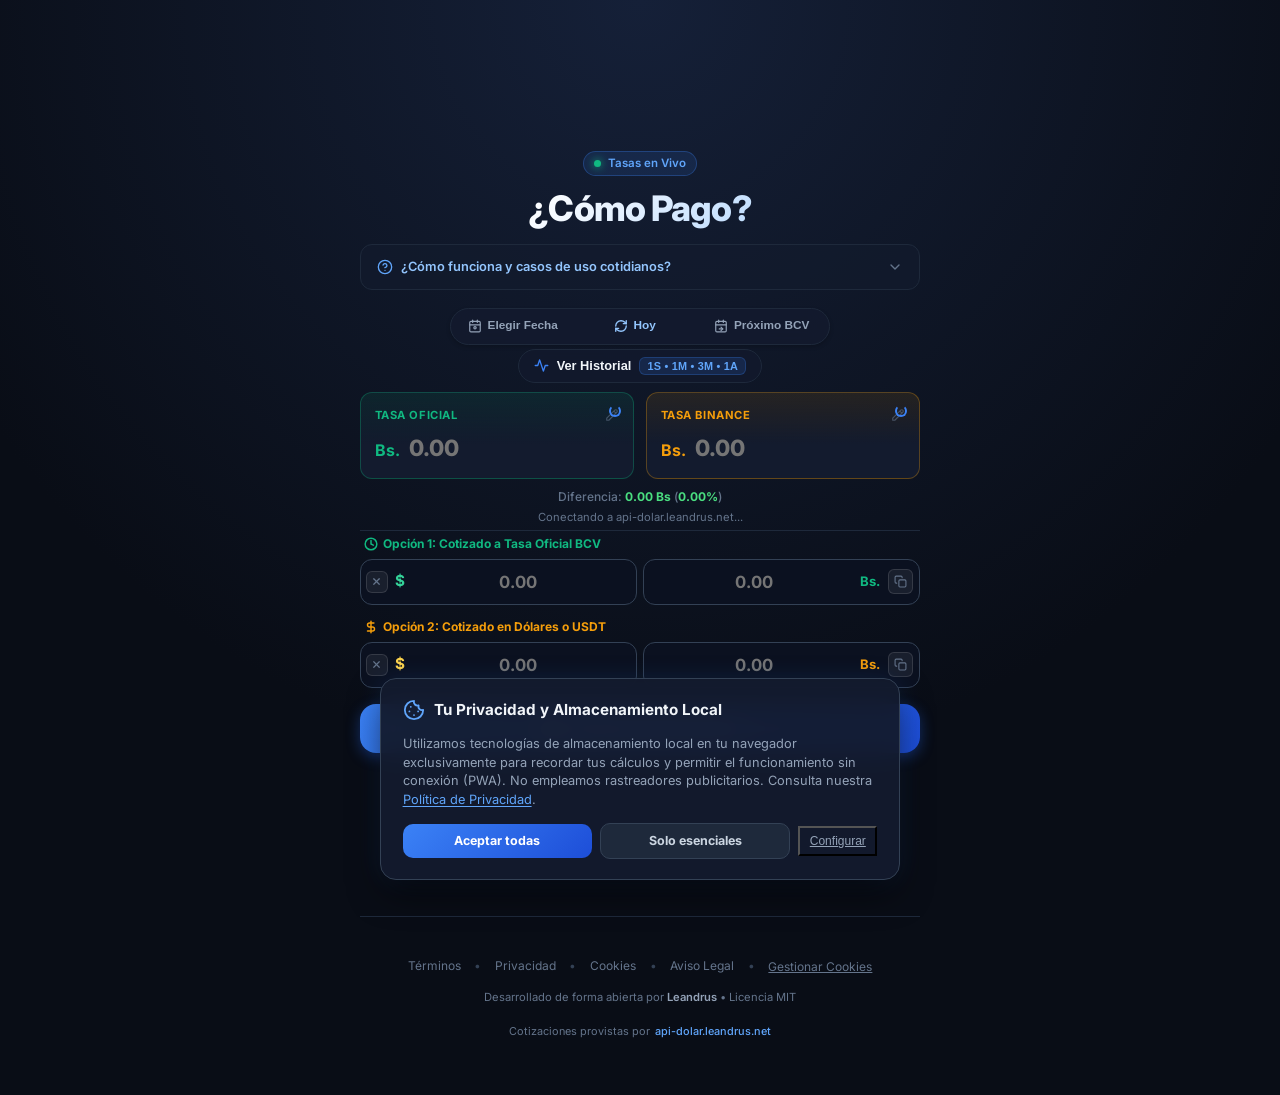
==== commit 591acb60: "feat: implement main application controller, styles, and core UI structure for Venezuelan payment ca" ====
--- a/index.html
+++ b/index.html
@@ -52,7 +52,7 @@
     rel="stylesheet">
 
   <!-- Estilos Modulares (Vanilla CSS Puro Versionado para Cache-Busting) -->
-  <link rel="stylesheet" href="css/main.css?v=1.2.0">
+  <link rel="stylesheet" href="css/main.css?v=1.3.0">
   <link rel="stylesheet" href="css/consent.css?v=1.1.0">
 
   <!-- Marcado Estructurado JSON-LD (Schema.org) -->
@@ -93,10 +93,6 @@
           <span id="liveStatusText">Tasas en Vivo</span>
         </div>
         <h1 class="app-title">¿Cómo Pago?</h1>
-        <p class="app-description">
-          Compara al instante si te conviene pagar en <strong>Bolívares (Tasa
-            BCV)</strong> o en <strong>Dólares (Efectivo/USDT)</strong> y conoce tu ahorro real.
-        </p>
 
         <!-- Guía Desplegable: Casos de Uso y Funcionamiento -->
         <details class="guide-card" id="guideAccordion">
@@ -116,6 +112,10 @@
             </svg>
           </summary>
           <div class="guide-content">
+            <p class="guide-intro">
+              Compara al instante si te conviene pagar en <strong>Bolívares (Tasa
+                BCV)</strong> o en <strong>Dólares (Efectivo/USDT)</strong> y conoce tu ahorro real.
+            </p>
             <div class="guide-step">
               <span class="guide-step-num">1</span>
               <div class="guide-step-body">
@@ -155,77 +155,12 @@
         <!-- ============================================== -->
         <section id="section1" class="space-y-4" aria-label="Ingreso de tasas y precios de compra">
 
-          <!-- Tarjetas de Tasas Principales -->
-          <div class="rates-grid">
-            <!-- Tasa BCV Oficial (Verde) -->
-            <article class="rate-card bcv">
-              <div class="rate-header">
-                <span class="rate-label bcv">Tasa Oficial (BCV)</span>
-                <svg xmlns="http://www.w3.org/2000/svg" class="edit-icon" fill="none" viewBox="0 0 24 24"
-                  stroke="currentColor" aria-hidden="true">
-                  <path stroke-linecap="round" stroke-linejoin="round" stroke-width="2"
-                    d="M15.232 5.232l3.536 3.536m-2.036-5.036a2.5 2.5 0 113.536 3.536L6.5 21.036H3v-3.572L16.732 3.732z" />
-                </svg>
-              </div>
-              <div class="rate-value-wrap">
-                <span class="currency-symbol bcv">Bs.</span>
-                <input type="number" step="0.01" id="bcvDisplay" class="rate-input bcv" placeholder="0.00"
-                  aria-label="Tasa oficial BCV en Bolívares">
-              </div>
-              <div id="bcvLoader" class="rate-loader" aria-hidden="true"></div>
-            </article>
-
-            <!-- Tasa USDT / Binance Paralelo (Ámbar) -->
-            <article class="rate-card usdt">
-              <div class="rate-header">
-                <span class="rate-label usdt">Dólar (Efectivo/USDT)</span>
-                <svg xmlns="http://www.w3.org/2000/svg" class="edit-icon" fill="none" viewBox="0 0 24 24"
-                  stroke="currentColor" aria-hidden="true">
-                  <path stroke-linecap="round" stroke-linejoin="round" stroke-width="2"
-                    d="M15.232 5.232l3.536 3.536m-2.036-5.036a2.5 2.5 0 113.536 3.536L6.5 21.036H3v-3.572L16.732 3.732z" />
-                </svg>
-              </div>
-              <div class="rate-value-wrap">
-                <span class="currency-symbol usdt">Bs.</span>
-                <input type="number" step="0.01" id="usdtDisplay" class="rate-input usdt" placeholder="0.00"
-                  aria-label="Tasa Binance P2P USDT en Bolívares">
-              </div>
-              <div id="usdtLoader" class="rate-loader" aria-hidden="true"></div>
-            </article>
-          </div>
-
-          <!-- Diferencia y Marca Temporal de la API -->
-          <div class="rates-meta">
-            <div class="rates-diff">
-              Diferencia: <span id="rateDiff">Sincronizando...</span>
-            </div>
-            <div class="api-timestamp" id="apiTimestamp">
-              Conectando a api-dolar.leandrus.net...
-            </div>
-          </div>
-
           <!-- ============================================== -->
           <!-- BARRA DE CONTROL DE FECHAS (PRÓXIMO BCV / CALENDARIO / HOY) -->
           <!-- ============================================== -->
           <div class="date-toolbar-container" aria-label="Controles de fecha de cotización">
             <div class="date-toolbar" role="group" aria-label="Selector de fecha de tasas">
-              <!-- Botón 1: Próximo BCV (Tasa del día siguiente si está disponible) -->
-              <button type="button" id="btnNextBcv" class="btn-date-tool"
-                title="Visualizar la próxima tasa oficial BCV (mañana o siguiente día hábil)"
-                aria-label="Ver tasa BCV del día siguiente">
-                <svg class="date-tool-icon" xmlns="http://www.w3.org/2000/svg" viewBox="0 0 24 24" fill="none"
-                  stroke="currentColor" stroke-width="2" stroke-linecap="round" stroke-linejoin="round">
-                  <rect x="3" y="4" width="18" height="18" rx="2" ry="2"></rect>
-                  <line x1="16" y1="2" x2="16" y2="6"></line>
-                  <line x1="8" y1="2" x2="8" y2="6"></line>
-                  <line x1="3" y1="10" x2="21" y2="10"></line>
-                  <path d="M12 14l3 3-3 3"></path>
-                  <line x1="9" y1="17" x2="15" y2="17"></line>
-                </svg>
-                <span class="date-tool-label">Próximo BCV</span>
-              </button>
-
-              <!-- Botón 2: Selector de Fecha Específica (Calendario del historial) -->
+              <!-- Botón 1: Selector de Fecha Específica (Calendario del historial) -->
               <div class="date-picker-trigger-wrap">
                 <button type="button" id="btnPickDate" class="btn-date-tool"
                   title="Escoger una fecha concreta en el calendario para aplicar sus valores"
@@ -244,10 +179,9 @@
                   aria-label="Seleccionar fecha de cotización" min="2023-01-03">
               </div>
 
-              <!-- Botón 3: Restaurar / Aplicar al Día Actual (Hoy) -->
+              <!-- Botón 2: Restaurar / Aplicar al Día Actual (Hoy) -->
               <button type="button" id="btnRestoreToday" class="btn-date-tool active"
-                title="Restaurar y aplicar tasas al día actual (Hoy)"
-                aria-label="Restaurar a tasas de hoy">
+                title="Restaurar y aplicar tasas al día actual (Hoy)" aria-label="Restaurar a tasas de hoy">
                 <svg class="date-tool-icon" xmlns="http://www.w3.org/2000/svg" viewBox="0 0 24 24" fill="none"
                   stroke="currentColor" stroke-width="2" stroke-linecap="round" stroke-linejoin="round">
                   <path d="M3 12a9 9 0 0 1 9-9 9.75 9.75 0 0 1 6.74 2.74L21 8"></path>
@@ -257,17 +191,21 @@
                 </svg>
                 <span class="date-tool-label">Hoy</span>
               </button>
-            </div>
-
-            <!-- Banner Informativo de Modo de Fecha Activo (cuando no es hoy) -->
-            <div id="activeDateBanner" class="active-date-banner hidden" role="status" aria-live="polite">
-              <div class="active-date-banner-body">
-                <span class="active-date-pill" id="activeDateBannerPill">Próximo BCV</span>
-                <span class="active-date-msg" id="activeDateBannerMsg">Aplicando tasa para el día de mañana</span>
-              </div>
-              <button type="button" id="btnBannerRestore" class="btn-banner-restore"
-                title="Volver a las tasas de hoy" aria-label="Restaurar a tasas de hoy">
-                Restaurar Hoy ✕
+
+              <!-- Botón 3: Próximo BCV (Tasa del día siguiente si está disponible) -->
+              <button type="button" id="btnNextBcv" class="btn-date-tool"
+                title="Visualizar la próxima tasa oficial BCV (mañana o siguiente día hábil)"
+                aria-label="Ver tasa BCV del día siguiente">
+                <svg class="date-tool-icon" xmlns="http://www.w3.org/2000/svg" viewBox="0 0 24 24" fill="none"
+                  stroke="currentColor" stroke-width="2" stroke-linecap="round" stroke-linejoin="round">
+                  <rect x="3" y="4" width="18" height="18" rx="2" ry="2"></rect>
+                  <line x1="16" y1="2" x2="16" y2="6"></line>
+                  <line x1="8" y1="2" x2="8" y2="6"></line>
+                  <line x1="3" y1="10" x2="21" y2="10"></line>
+                  <path d="M12 14l3 3-3 3"></path>
+                  <line x1="9" y1="17" x2="15" y2="17"></line>
+                </svg>
+                <span class="date-tool-label">Próximo BCV</span>
               </button>
             </div>
           </div>
@@ -280,9 +218,58 @@
                 stroke="currentColor" stroke-width="2.2" stroke-linecap="round" stroke-linejoin="round">
                 <polyline points="22 12 18 12 15 21 9 3 6 12 2 12"></polyline>
               </svg>
-              <span>Ver Historial y Fluctuación</span>
+              <span>Ver Historial</span>
               <span class="history-badge">1S • 1M • 3M • 1A</span>
             </button>
+          </div>
+
+          <!-- Tarjetas de Tasas Principales -->
+          <div class="rates-grid">
+            <!-- Tasa BCV Oficial (Verde) -->
+            <article class="rate-card bcv">
+              <div class="rate-header">
+                <span class="rate-label bcv">Tasa Oficial</span>
+                <svg xmlns="http://www.w3.org/2000/svg" class="edit-icon" fill="none" viewBox="0 0 24 24"
+                  stroke="currentColor" aria-hidden="true">
+                  <path stroke-linecap="round" stroke-linejoin="round" stroke-width="2"
+                    d="M15.232 5.232l3.536 3.536m-2.036-5.036a2.5 2.5 0 113.536 3.536L6.5 21.036H3v-3.572L16.732 3.732z" />
+                </svg>
+              </div>
+              <div class="rate-value-wrap">
+                <span class="currency-symbol bcv">Bs.</span>
+                <input type="number" step="0.01" id="bcvDisplay" class="rate-input bcv" placeholder="0.00"
+                  aria-label="Tasa oficial BCV en Bolívares">
+              </div>
+              <div id="bcvLoader" class="rate-loader" aria-hidden="true"></div>
+            </article>
+
+            <!-- Tasa USDT / Binance Paralelo (Ámbar) -->
+            <article class="rate-card usdt">
+              <div class="rate-header">
+                <span class="rate-label usdt">Tasa Binance</span>
+                <svg xmlns="http://www.w3.org/2000/svg" class="edit-icon" fill="none" viewBox="0 0 24 24"
+                  stroke="currentColor" aria-hidden="true">
+                  <path stroke-linecap="round" stroke-linejoin="round" stroke-width="2"
+                    d="M15.232 5.232l3.536 3.536m-2.036-5.036a2.5 2.5 0 113.536 3.536L6.5 21.036H3v-3.572L16.732 3.732z" />
+                </svg>
+              </div>
+              <div class="rate-value-wrap">
+                <span class="currency-symbol usdt">Bs.</span>
+                <input type="number" step="0.01" id="usdtDisplay" class="rate-input usdt" placeholder="0.00"
+                  aria-label="Tasa Binance P2P USDT en Bolívares">
+              </div>
+              <div id="usdtLoader" class="rate-loader" aria-hidden="true"></div>
+            </article>
+          </div>
+
+          <!-- Diferencia y Marca Temporal de la API -->
+          <div class="rates-meta">
+            <div class="rates-diff">
+              Diferencia: <span id="rateDiff">Sincronizando...</span>
+            </div>
+            <div class="api-timestamp" id="apiTimestamp">
+              Conectando a api-dolar.leandrus.net...
+            </div>
           </div>
 
           <hr class="separator">
@@ -301,8 +288,16 @@
               </label>
               <div class="offer-dual-inputs">
                 <div class="input-with-icon" title="Monto en Dólares ($)">
+                  <button type="button" class="btn-clear-val" id="btnClearOffer1" data-clear="offer1"
+                    title="Limpiar montos de Opción 1" aria-label="Limpiar montos de Opción 1">
+                    <svg xmlns="http://www.w3.org/2000/svg" width="11" height="11" viewBox="0 0 24 24" fill="none"
+                      stroke="currentColor" stroke-width="2.6" stroke-linecap="round" stroke-linejoin="round">
+                      <line x1="18" y1="6" x2="6" y2="18"></line>
+                      <line x1="6" y1="6" x2="18" y2="18"></line>
+                    </svg>
+                  </button>
                   <span class="input-prefix" style="color: #34d399;">$</span>
-                  <input type="number" step="any" id="price_bcv_usd_input" class="input-control input-usd-bcv"
+                  <input type="number" step="any" id="price_bcv_usd_input" class="input-control input-usd-bcv has-clear"
                     placeholder="0.00" aria-label="Monto en dólares a tasa oficial">
                 </div>
                 <div class="input-with-icon" title="Equivalente en Bolívares (Bs)">
@@ -338,9 +333,18 @@
               </label>
               <div class="offer-dual-inputs">
                 <div class="input-with-icon" title="Monto en Dólares ($)">
+                  <button type="button" class="btn-clear-val" id="btnClearOffer2" data-clear="offer2"
+                    title="Limpiar montos de Opción 2" aria-label="Limpiar montos de Opción 2">
+                    <svg xmlns="http://www.w3.org/2000/svg" width="11" height="11" viewBox="0 0 24 24" fill="none"
+                      stroke="currentColor" stroke-width="2.6" stroke-linecap="round" stroke-linejoin="round">
+                      <line x1="18" y1="6" x2="6" y2="18"></line>
+                      <line x1="6" y1="6" x2="18" y2="18"></line>
+                    </svg>
+                  </button>
                   <span class="input-prefix" style="color: #fcd34d;">$</span>
-                  <input type="number" step="any" id="price_parallel_usd_input" class="input-control input-usd-avg"
-                    placeholder="0.00" aria-label="Monto en dólares en efectivo o USDT">
+                  <input type="number" step="any" id="price_parallel_usd_input"
+                    class="input-control input-usd-avg has-clear" placeholder="0.00"
+                    aria-label="Monto en dólares en efectivo o USDT">
                 </div>
                 <div class="input-with-icon" title="Equivalente en Bolívares (Bs)">
                   <input type="number" step="any" id="price_parallel_ves_input" class="input-control input-ves"
@@ -674,8 +678,8 @@
   <div id="dateNoticeToast" class="date-toast hidden" role="status" aria-live="polite">
     <div class="date-toast-content">
       <div class="date-toast-icon-wrap" id="dateToastIconWrap">
-        <svg id="dateToastIcon" class="date-toast-icon" xmlns="http://www.w3.org/2000/svg" viewBox="0 0 24 24" fill="none"
-          stroke="currentColor" stroke-width="2" stroke-linecap="round" stroke-linejoin="round">
+        <svg id="dateToastIcon" class="date-toast-icon" xmlns="http://www.w3.org/2000/svg" viewBox="0 0 24 24"
+          fill="none" stroke="currentColor" stroke-width="2" stroke-linecap="round" stroke-linejoin="round">
           <circle cx="12" cy="12" r="10"></circle>
           <line x1="12" y1="8" x2="12" y2="12"></line>
           <line x1="12" y1="16" x2="12.01" y2="16"></line>
--- a/css/main.css
+++ b/css/main.css
@@ -175,7 +175,7 @@
   background: linear-gradient(135deg, #ffffff 30%, #93c5fd 100%);
   -webkit-background-clip: text;
   -webkit-text-fill-color: transparent;
-  margin-bottom: 0.2rem;
+  margin-bottom: 0.45rem;
 }
 
 .app-description {
@@ -412,6 +412,15 @@
   gap: 0.65rem;
 }
 
+.guide-intro {
+  font-size: 0.79rem;
+  color: #e2e8f0;
+  line-height: 1.45;
+  padding-bottom: 0.55rem;
+  border-bottom: 1px dashed rgba(255, 255, 255, 0.1);
+  margin-bottom: 0.15rem;
+}
+
 .guide-step {
   display: flex;
   align-items: flex-start;
@@ -483,8 +492,9 @@
   display: flex;
   flex-direction: column;
   align-items: center;
-  gap: 0.55rem;
-  margin-top: 0.5rem;
+  gap: 0.45rem;
+  margin-top: 0.15rem;
+  margin-bottom: 0.1rem;
   width: 100%;
 }
 
@@ -529,25 +539,68 @@
   border-color: rgba(255, 255, 255, 0.1);
 }
 
+/* Animaciones de Glow Pulsante Infinito para botón activo en Barra de Fechas */
+@keyframes pulseGlowBlue {
+
+  0%,
+  100% {
+    box-shadow: 0 0 6px rgba(59, 130, 246, 0.4), 0 0 14px rgba(59, 130, 246, 0.2);
+    border-color: rgba(96, 165, 250, 0.65);
+    background: rgba(59, 130, 246, 0.18);
+  }
+
+  50% {
+    box-shadow: 0 0 16px rgba(59, 130, 246, 0.85), 0 0 28px rgba(59, 130, 246, 0.45);
+    border-color: rgba(147, 197, 253, 0.95);
+    background: rgba(59, 130, 246, 0.28);
+  }
+}
+
+@keyframes pulseGlowGreen {
+
+  0%,
+  100% {
+    box-shadow: 0 0 6px rgba(16, 185, 129, 0.4), 0 0 14px rgba(16, 185, 129, 0.2);
+    border-color: rgba(52, 211, 153, 0.65);
+    background: rgba(16, 185, 129, 0.18);
+  }
+
+  50% {
+    box-shadow: 0 0 16px rgba(16, 185, 129, 0.85), 0 0 28px rgba(16, 185, 129, 0.45);
+    border-color: rgba(110, 231, 183, 0.95);
+    background: rgba(16, 185, 129, 0.28);
+  }
+}
+
+@keyframes pulseGlowAmber {
+
+  0%,
+  100% {
+    box-shadow: 0 0 6px rgba(245, 158, 11, 0.4), 0 0 14px rgba(245, 158, 11, 0.2);
+    border-color: rgba(251, 191, 36, 0.65);
+    background: rgba(245, 158, 11, 0.18);
+  }
+
+  50% {
+    box-shadow: 0 0 16px rgba(245, 158, 11, 0.85), 0 0 28px rgba(245, 158, 11, 0.45);
+    border-color: rgba(253, 230, 138, 0.95);
+    background: rgba(245, 158, 11, 0.28);
+  }
+}
+
 .btn-date-tool.active {
-  background: rgba(59, 130, 246, 0.18);
-  border-color: rgba(59, 130, 246, 0.5);
-  color: #60a5fa;
-  box-shadow: 0 0 12px rgba(59, 130, 246, 0.25);
+  color: #93c5fd;
+  animation: pulseGlowBlue 2.2s infinite ease-in-out;
 }
 
 .btn-date-tool.is-next.active {
-  background: rgba(16, 185, 129, 0.18);
-  border-color: rgba(16, 185, 129, 0.5);
-  color: #34d399;
-  box-shadow: 0 0 12px rgba(16, 185, 129, 0.25);
+  color: #6ee7b7;
+  animation: pulseGlowGreen 2.2s infinite ease-in-out;
 }
 
 .btn-date-tool.is-history.active {
-  background: rgba(245, 158, 11, 0.18);
-  border-color: rgba(245, 158, 11, 0.5);
-  color: #fbbf24;
-  box-shadow: 0 0 12px rgba(245, 158, 11, 0.25);
+  color: #fde68a;
+  animation: pulseGlowAmber 2.2s infinite ease-in-out;
 }
 
 .date-tool-icon {
@@ -588,95 +641,7 @@
   z-index: 1;
 }
 
-/* Banner Informativo de Fecha Activa */
-.active-date-banner {
-  display: flex;
-  align-items: center;
-  justify-content: space-between;
-  gap: 0.5rem;
-  width: 100%;
-  background: linear-gradient(135deg, rgba(30, 41, 59, 0.8) 0%, rgba(19, 27, 46, 0.95) 100%);
-  border: 1px solid rgba(59, 130, 246, 0.35);
-  border-radius: var(--radius-md);
-  padding: 0.45rem 0.75rem;
-  font-size: 0.75rem;
-  box-shadow: 0 4px 12px rgba(0, 0, 0, 0.25);
-  animation: fadeInDown 0.25s ease-out;
-}
-
-.active-date-banner.hidden {
-  display: none !important;
-}
-
-.active-date-banner.is-next {
-  border-color: rgba(16, 185, 129, 0.45);
-  background: linear-gradient(135deg, rgba(6, 78, 59, 0.35) 0%, rgba(19, 27, 46, 0.95) 100%);
-}
-
-.active-date-banner.is-history {
-  border-color: rgba(245, 158, 11, 0.45);
-  background: linear-gradient(135deg, rgba(120, 53, 15, 0.35) 0%, rgba(19, 27, 46, 0.95) 100%);
-}
-
-.active-date-banner-body {
-  display: flex;
-  align-items: center;
-  gap: 0.45rem;
-  flex: 1;
-  min-width: 0;
-}
-
-.active-date-pill {
-  font-size: 0.68rem;
-  font-weight: 700;
-  padding: 0.15rem 0.45rem;
-  border-radius: var(--radius-sm);
-  background: rgba(59, 130, 246, 0.2);
-  color: #93c5fd;
-  border: 1px solid rgba(59, 130, 246, 0.3);
-  text-transform: uppercase;
-  letter-spacing: 0.03em;
-  white-space: nowrap;
-}
-
-.active-date-banner.is-next .active-date-pill {
-  background: rgba(16, 185, 129, 0.2);
-  color: #6ee7b7;
-  border-color: rgba(16, 185, 129, 0.35);
-}
-
-.active-date-banner.is-history .active-date-pill {
-  background: rgba(245, 158, 11, 0.2);
-  color: #fde68a;
-  border-color: rgba(245, 158, 11, 0.35);
-}
-
-.active-date-msg {
-  color: var(--text-main);
-  font-weight: 500;
-  overflow: hidden;
-  text-overflow: ellipsis;
-  white-space: nowrap;
-}
-
-.btn-banner-restore {
-  background: rgba(255, 255, 255, 0.08);
-  border: 1px solid rgba(255, 255, 255, 0.15);
-  color: var(--text-main);
-  font-size: 0.72rem;
-  font-weight: 600;
-  padding: 0.22rem 0.55rem;
-  border-radius: var(--radius-sm);
-  cursor: pointer;
-  white-space: nowrap;
-  transition: all var(--transition-fast);
-}
-
-.btn-banner-restore:hover {
-  background: rgba(239, 68, 68, 0.2);
-  border-color: rgba(239, 68, 68, 0.4);
-  color: #fca5a5;
-}
+
 
 /* Toast de Notificaciones Flotante */
 .date-toast {
@@ -883,6 +848,46 @@
   font-size: 1.05rem;
 }
 
+.offer-dual-inputs .input-prefix {
+  left: 2.2rem;
+}
+
+.offer-dual-inputs .input-control.has-clear {
+  padding-left: 3.5rem;
+  padding-right: 1rem;
+}
+
+.btn-clear-val {
+  position: absolute;
+  left: 0.35rem;
+  top: 50%;
+  transform: translateY(-50%);
+  width: 22px;
+  height: 22px;
+  display: inline-flex;
+  align-items: center;
+  justify-content: center;
+  background: rgba(255, 255, 255, 0.06);
+  border: 1px solid rgba(255, 255, 255, 0.12);
+  color: var(--text-dim);
+  border-radius: var(--radius-sm);
+  cursor: pointer;
+  z-index: 3;
+  padding: 0;
+  transition: all var(--transition-fast);
+}
+
+.btn-clear-val:hover {
+  background: rgba(239, 68, 68, 0.22);
+  border-color: rgba(239, 68, 68, 0.5);
+  color: #fca5a5;
+  transform: translateY(-50%) scale(1.08);
+}
+
+.btn-clear-val:active {
+  transform: translateY(-50%) scale(0.95);
+}
+
 .offer-dual-inputs .input-usd-bcv {
   color: #34d399;
 }
@@ -892,9 +897,9 @@
 }
 
 .offer-dual-inputs .input-ves {
-  padding-right: 3.5rem !important;
+  padding-right: 4.5rem !important;
   text-align: center;
-  padding-left: 0.5rem;
+  padding-left: 1rem;
 }
 
 .input-suffix-actions {
@@ -1408,7 +1413,7 @@
 .history-trigger-container {
   display: flex;
   justify-content: center;
-  margin: 0.6rem 0.6rem;
+  margin: 0.25rem 0 0.6rem;
 }
 
 .btn-history-trigger {
@@ -1452,22 +1457,73 @@
   letter-spacing: 0.02em;
 }
 
-/* Modal de Historial */
-.history-modal-dialog {
-  max-width: 640px;
-}
-
-.history-modal-header-title {
+/* Modal de Historial en Pantalla Completa (Full Width & Height) */
+#historyModal {
+  padding: 0;
+  backdrop-filter: blur(14px);
+  -webkit-backdrop-filter: blur(14px);
+}
+
+#historyModal .history-modal-dialog {
+  width: 100vw;
+  max-width: 100vw;
+  height: 100vh;
+  height: 100dvh;
+  max-height: 100vh;
+  max-height: 100dvh;
+  border-radius: 0;
+  border: none;
+  margin: 0;
+  display: flex;
+  flex-direction: column;
+  overflow: hidden;
+  background: var(--bg-main);
+  box-shadow: none;
+  transform: none;
+}
+
+#historyModal.active .history-modal-dialog {
+  transform: none;
+}
+
+#historyModal .modal-header {
+  padding: 0.85rem 1.25rem;
+  border-bottom: 1px solid var(--border-subtle);
+  background: rgba(15, 23, 42, 0.96);
+  backdrop-filter: blur(12px);
+  position: sticky;
+  top: 0;
+  z-index: 20;
+  flex-shrink: 0;
+}
+
+#historyModal .history-modal-header-title {
   display: flex;
   align-items: center;
   gap: 0.5rem;
 }
 
-.history-modal-body {
-  padding: 1.25rem;
+#historyModal .history-modal-body {
+  flex: 1;
+  overflow-y: auto;
+  max-width: 1050px;
+  width: 100%;
+  margin: 0 auto;
+  padding: 1.25rem 1.25rem 3.5rem;
+  box-sizing: border-box;
   display: flex;
   flex-direction: column;
-  gap: 1rem;
+  gap: 1.15rem;
+}
+
+@media (min-width: 768px) {
+  #historyModal .modal-header {
+    padding: 1rem 2rem;
+  }
+
+  #historyModal .history-modal-body {
+    padding: 1.75rem 2rem 4rem;
+  }
 }
 
 /* Selector de Períodos */
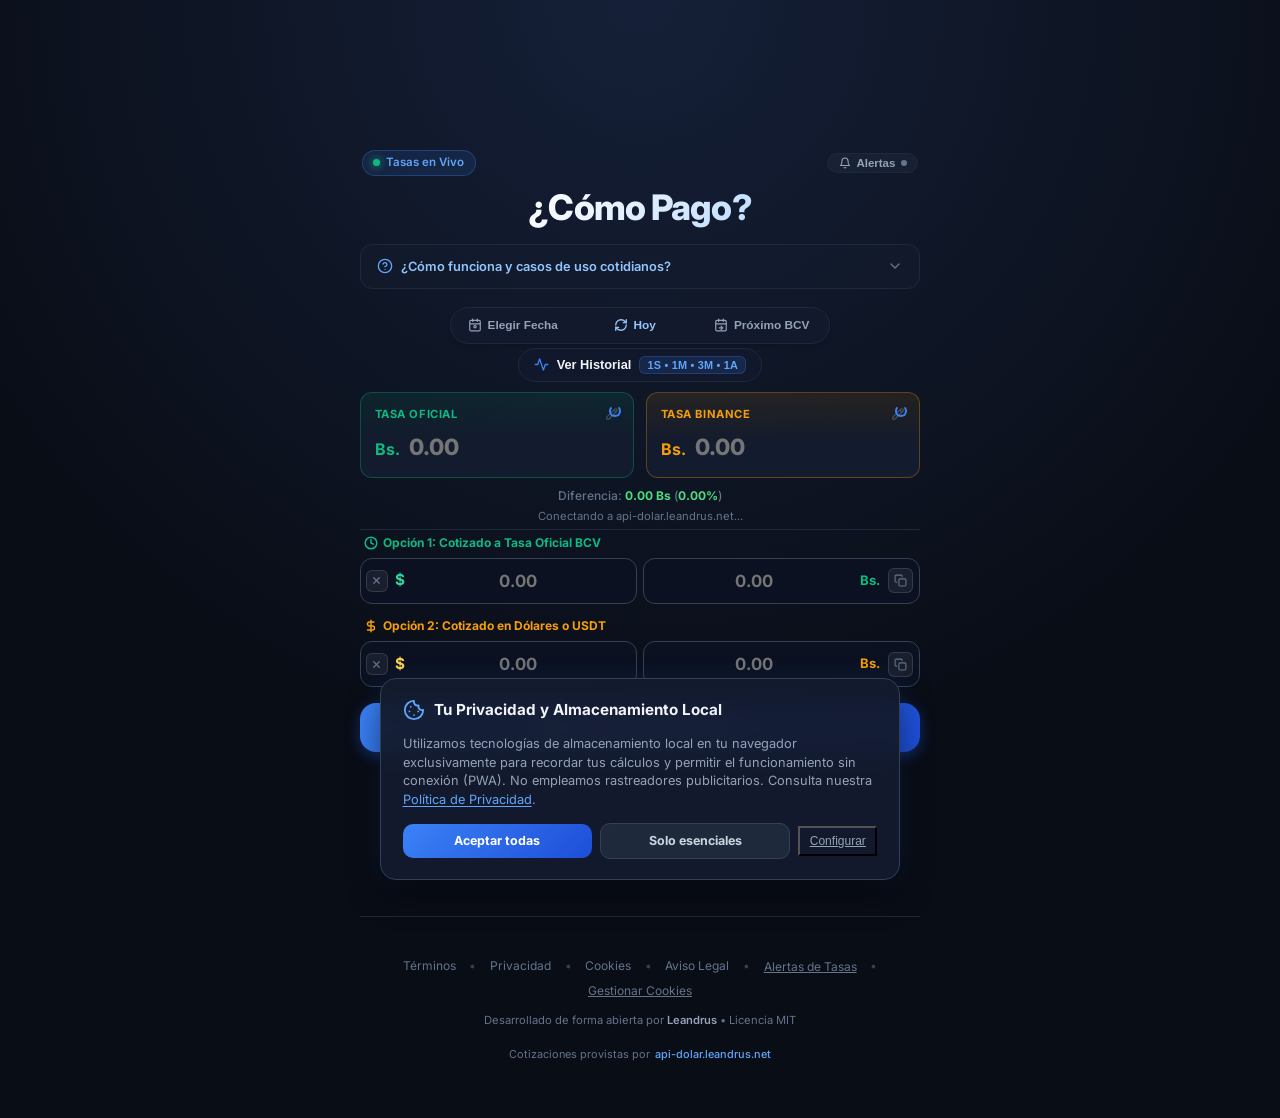
==== commit edb9d76f: "feat: add web push notifications and rate alert management system" ====
--- a/index.html
+++ b/index.html
@@ -88,9 +88,21 @@
     <div class="app-content-wrapper">
       <!-- Encabezado de la Plataforma -->
       <header class="app-header">
-        <div class="brand-badge" id="liveStatusBadge" title="Conexión en vivo con api-dolar.leandrus.net">
-          <span class="status-dot"></span>
-          <span id="liveStatusText">Tasas en Vivo</span>
+        <div class="header-top-bar">
+          <div class="brand-badge" id="liveStatusBadge" title="Conexión en vivo con api-dolar.leandrus.net">
+            <span class="status-dot"></span>
+            <span id="liveStatusText">Tasas en Vivo</span>
+          </div>
+          <button type="button" id="btnOpenAlerts" class="btn-header-alerts" title="Configurar Alertas Web Push"
+            aria-label="Configurar alertas push de tasas">
+            <svg class="alerts-icon" xmlns="http://www.w3.org/2000/svg" viewBox="0 0 24 24" fill="none"
+              stroke="currentColor" stroke-width="2.2" stroke-linecap="round" stroke-linejoin="round">
+              <path d="M18 8A6 6 0 0 0 6 8c0 7-3 9-3 9h18s-3-2-3-9"></path>
+              <path d="M13.73 21a2 2 0 0 1-3.46 0"></path>
+            </svg>
+            <span class="btn-header-alerts-label">Alertas</span>
+            <span id="alertsBadgeDot" class="alerts-badge-dot" aria-hidden="true"></span>
+          </button>
         </div>
         <h1 class="app-title">¿Cómo Pago?</h1>
 
@@ -435,6 +447,8 @@
         <span style="color: var(--border-strong);">•</span>
         <a href="legal/aviso-legal.html" class="footer-link" data-legal="aviso">Aviso Legal</a>
         <span style="color: var(--border-strong);">•</span>
+        <button type="button" class="footer-btn-consent" id="footerBtnAlerts">Alertas de Tasas</button>
+        <span style="color: var(--border-strong);">•</span>
         <button type="button" class="footer-btn-consent" onclick="window.ConsentManager.openPreferences()">Gestionar
           Cookies</button>
       </nav>
@@ -449,6 +463,141 @@
         <a href="https://api-dolar.leandrus.net" target="_blank" rel="noopener">api-dolar.leandrus.net</a>
       </div>
     </footer>
+  </div>
+
+  <!-- ============================================== -->
+  <!-- MODAL DE AJUSTES DE NOTIFICACIONES Y ALERTAS PUSH -->
+  <!-- ============================================== -->
+  <div id="alertsModal" class="modal-overlay" role="dialog" aria-modal="true" aria-labelledby="alertsModalTitle">
+    <div class="modal-dialog alerts-modal-dialog">
+      <div class="modal-header">
+        <div class="alerts-modal-header-title">
+          <div class="alerts-header-icon-wrap">
+            <svg class="modal-header-icon" xmlns="http://www.w3.org/2000/svg" viewBox="0 0 24 24" fill="none"
+              stroke="currentColor" stroke-width="2.2" stroke-linecap="round" stroke-linejoin="round">
+              <path d="M18 8A6 6 0 0 0 6 8c0 7-3 9-3 9h18s-3-2-3-9"></path>
+              <path d="M13.73 21a2 2 0 0 1-3.46 0"></path>
+            </svg>
+          </div>
+          <div>
+            <h2 id="alertsModalTitle" class="modal-title">Alertas de Cotizaciones</h2>
+            <p class="modal-subtitle">Notificaciones Web Push nativas y 100% anónimas</p>
+          </div>
+        </div>
+        <button id="alertsModalClose" class="modal-close-btn" aria-label="Cerrar modal de alertas">
+          <svg xmlns="http://www.w3.org/2000/svg" width="20" height="20" viewBox="0 0 24 24" fill="none"
+            stroke="currentColor" stroke-width="2" stroke-linecap="round" stroke-linejoin="round">
+            <line x1="18" y1="6" x2="6" y2="18"></line>
+            <line x1="6" y1="6" x2="18" y2="18"></line>
+          </svg>
+        </button>
+      </div>
+
+      <div class="modal-body alerts-modal-body">
+        <!-- Card: Interruptor Maestro -->
+        <div class="alerts-master-card">
+          <div class="alerts-master-info">
+            <span class="alerts-master-title">Activar Alertas</span>
+            <span class="alerts-master-desc">Recibe avisos inmediatos en tu navegador cuando existan cambios relevantes en las tasas.</span>
+          </div>
+          <label class="switch-toggle" for="pushMasterToggle">
+            <input type="checkbox" id="pushMasterToggle">
+            <span class="switch-slider"></span>
+          </label>
+        </div>
+
+        <!-- Estado de sincronización / Permisos -->
+        <div id="pushStatusText" class="alerts-status-box" role="status">
+          <span class="status-idle">⚪ Alertas desactivadas. Activa el interruptor para recibir avisos instantáneos.</span>
+        </div>
+
+        <!-- Panel de Opciones de Alertas (desplegable / condicional) -->
+        <div id="alertsOptionsPanel" class="alerts-options-section disabled-panel">
+          
+          <!-- Opción 1: Próximo BCV -->
+          <div class="alert-option-item" id="bcvOptionItem">
+            <div class="alert-option-header">
+              <div class="alert-option-title-wrap">
+                <div class="alert-option-icon bcv">
+                  <svg xmlns="http://www.w3.org/2000/svg" width="16" height="16" viewBox="0 0 24 24" fill="none" stroke="currentColor" stroke-width="2.5" stroke-linecap="round" stroke-linejoin="round">
+                    <path d="M12 2v20M17 5H9.5a3.5 3.5 0 0 0 0 7h5a3.5 3.5 0 0 1 0 7H6"/>
+                  </svg>
+                </div>
+                <div>
+                  <span class="alert-option-title">Próxima Tasa Oficial BCV</span>
+                  <span class="alert-option-badge bcv">Oficial</span>
+                </div>
+              </div>
+              <label class="switch-toggle small" for="pushBcvToggle">
+                <input type="checkbox" id="pushBcvToggle" checked>
+                <span class="switch-slider"></span>
+              </label>
+            </div>
+            <p class="alert-option-desc">
+              Te avisaremos cuando se publique oficialmente el precio del BCV para el próximo período, detallando la nueva cotización y su porcentaje de cambio (%).
+            </p>
+          </div>
+
+          <!-- Opción 2: Variaciones de USDT -->
+          <div class="alert-option-item" id="usdtOptionItem">
+            <div class="alert-option-header">
+              <div class="alert-option-title-wrap">
+                <div class="alert-option-icon usdt">
+                  <svg xmlns="http://www.w3.org/2000/svg" width="16" height="16" viewBox="0 0 24 24" fill="none" stroke="currentColor" stroke-width="2.2" stroke-linecap="round" stroke-linejoin="round">
+                    <polyline points="23 6 13.5 15.5 8.5 10.5 1 18"></polyline>
+                    <polyline points="17 6 23 6 23 12"></polyline>
+                  </svg>
+                </div>
+                <div>
+                  <span class="alert-option-title">Fluctuación de USDT (Binance / Paralelo)</span>
+                  <span class="alert-option-badge usdt">Mercado</span>
+                </div>
+              </div>
+              <label class="switch-toggle small" for="pushUsdtToggle">
+                <input type="checkbox" id="pushUsdtToggle" checked>
+                <span class="switch-slider"></span>
+              </label>
+            </div>
+            <p class="alert-option-desc">
+              Mostrar alertas ante variaciones del USDT que superen tu porcentaje de sensibilidad seleccionado:
+            </p>
+            <!-- Selector de Umbrales Requeridos: 1%, 2%, 5%, 10% y 25% -->
+            <div class="threshold-selector" id="usdtThresholdSelector" role="group" aria-label="Umbral de fluctuación de USDT">
+              <button type="button" class="threshold-pill" data-threshold="1">±1%</button>
+              <button type="button" class="threshold-pill active" data-threshold="2">±2%</button>
+              <button type="button" class="threshold-pill" data-threshold="5">±5%</button>
+              <button type="button" class="threshold-pill" data-threshold="10">±10%</button>
+              <button type="button" class="threshold-pill" data-threshold="25">±25%</button>
+            </div>
+          </div>
+
+          <!-- Botón de prueba instantánea -->
+          <div class="alert-test-section">
+            <button type="button" id="btnTestPush" class="btn-test-alert" title="Enviar notificación de prueba a este navegador">
+              <svg xmlns="http://www.w3.org/2000/svg" width="15" height="15" viewBox="0 0 24 24" fill="none" stroke="currentColor" stroke-width="2" stroke-linecap="round" stroke-linejoin="round">
+                <polygon points="5 3 19 12 5 21 5 3"></polygon>
+              </svg>
+              <span>Enviar Alerta de Prueba</span>
+            </button>
+            <span class="alert-test-hint">Verifica al instante la llegada de notificaciones en tu dispositivo.</span>
+          </div>
+
+        </div>
+
+        <!-- Nota de privacidad y cero rastreo -->
+        <div class="alerts-privacy-note">
+          <svg xmlns="http://www.w3.org/2000/svg" width="14" height="14" viewBox="0 0 24 24" fill="none" stroke="currentColor" stroke-width="2" stroke-linecap="round" stroke-linejoin="round">
+            <rect x="3" y="11" width="18" height="11" rx="2" ry="2"></rect>
+            <path d="M7 11V7a5 5 0 0 1 10 0v4"></path>
+          </svg>
+          <span>100% Anónimo: Sin bases de datos complejas ni seguimiento invasivo. Puedes activar o desactivar las alertas cuando gustes.</span>
+        </div>
+      </div>
+
+      <div class="modal-footer">
+        <button id="alertsModalDone" type="button" class="btn btn-primary" style="width: auto; padding: 0.65rem 1.5rem;">Guardar y Listo</button>
+      </div>
+    </div>
   </div>
 
   <!-- ============================================== -->
@@ -700,7 +849,7 @@
   </div>
 
   <!-- Script Modular Principal Versionado -->
-  <script type="module" src="js/app.js?v=1.2.0"></script>
+  <script type="module" src="js/app.js?v=1.3.1"></script>
 </body>
 
 </html>
--- a/css/main.css
+++ b/css/main.css
@@ -128,6 +128,14 @@
   padding: 0.15rem 0 0.35rem;
 }
 
+.header-top-bar {
+  display: flex;
+  align-items: center;
+  justify-content: space-between;
+  margin-bottom: 0.35rem;
+  padding: 0 0.1rem;
+}
+
 .brand-badge {
   display: inline-flex;
   align-items: center;
@@ -139,7 +147,51 @@
   font-size: 0.72rem;
   font-weight: 600;
   color: #60a5fa;
-  margin-bottom: 0.35rem;
+  margin-bottom: 0;
+}
+
+.btn-header-alerts {
+  display: inline-flex;
+  align-items: center;
+  gap: 0.35rem;
+  padding: 0.2rem 0.65rem;
+  background: rgba(30, 41, 59, 0.55);
+  border: 1px solid var(--border-subtle);
+  border-radius: var(--radius-full);
+  color: var(--text-muted);
+  font-size: 0.72rem;
+  font-weight: 600;
+  cursor: pointer;
+  transition: all var(--transition-fast);
+  text-decoration: none;
+}
+
+.btn-header-alerts:hover {
+  background: rgba(59, 130, 246, 0.15);
+  border-color: rgba(59, 130, 246, 0.4);
+  color: #93c5fd;
+  transform: translateY(-1px);
+}
+
+.btn-header-alerts .alerts-icon {
+  width: 12px;
+  height: 12px;
+  stroke: currentColor;
+}
+
+.alerts-badge-dot {
+  width: 6px;
+  height: 6px;
+  border-radius: 50%;
+  background: #64748b;
+  display: inline-block;
+  transition: background var(--transition-fast), box-shadow var(--transition-fast);
+}
+
+.alerts-badge-dot.active {
+  background: var(--color-bcv);
+  box-shadow: 0 0 6px var(--color-bcv);
+  animation: pulse-live 2s infinite;
 }
 
 .brand-badge .status-dot {
@@ -1829,6 +1881,399 @@
   background: rgba(255, 255, 255, 0.02);
 }
 
+/* ============================================================================== */
+/* MODAL DE ALERTAS Y NOTIFICACIONES WEB PUSH NATIVAS */
+/* ============================================================================== */
+
+.alerts-modal-dialog {
+  max-width: 520px;
+}
+
+.alerts-modal-header-title {
+  display: flex;
+  align-items: center;
+  gap: 0.75rem;
+}
+
+.alerts-header-icon-wrap {
+  width: 40px;
+  height: 40px;
+  border-radius: var(--radius-md);
+  background: linear-gradient(135deg, rgba(59, 130, 246, 0.2) 0%, rgba(37, 99, 235, 0.1) 100%);
+  border: 1px solid rgba(59, 130, 246, 0.35);
+  display: flex;
+  align-items: center;
+  justify-content: center;
+  color: #60a5fa;
+  flex-shrink: 0;
+}
+
+.modal-subtitle {
+  font-size: 0.75rem;
+  color: var(--text-muted);
+  margin-top: 0.1rem;
+}
+
+.alerts-modal-body {
+  display: flex;
+  flex-direction: column;
+  gap: 1.1rem;
+  padding: 1.25rem 1.5rem;
+}
+
+/* Tarjeta Interruptor Maestro */
+.alerts-master-card {
+  display: flex;
+  align-items: center;
+  justify-content: space-between;
+  gap: 1rem;
+  padding: 1.1rem 1.25rem;
+  background: linear-gradient(145deg, rgba(30, 41, 59, 0.7) 0%, rgba(15, 23, 42, 0.8) 100%);
+  border: 1px solid rgba(59, 130, 246, 0.35);
+  border-radius: var(--radius-lg);
+  box-shadow: 0 4px 16px rgba(0, 0, 0, 0.25);
+  position: relative;
+  overflow: hidden;
+}
+
+.alerts-master-card::before {
+  content: '';
+  position: absolute;
+  top: 0;
+  left: 0;
+  width: 4px;
+  height: 100%;
+  background: var(--color-primary);
+  border-radius: 4px 0 0 4px;
+}
+
+.alerts-master-info {
+  display: flex;
+  flex-direction: column;
+  gap: 0.2rem;
+}
+
+.alerts-master-title {
+  font-size: 1rem;
+  font-weight: 700;
+  color: #ffffff;
+}
+
+.alerts-master-desc {
+  font-size: 0.78rem;
+  color: var(--text-muted);
+  line-height: 1.4;
+}
+
+/* Switch Toggle Reutilizable */
+.switch-toggle {
+  position: relative;
+  display: inline-block;
+  width: 46px;
+  height: 26px;
+  flex-shrink: 0;
+}
+
+.switch-toggle input {
+  opacity: 0;
+  width: 0;
+  height: 0;
+}
+
+.switch-slider {
+  position: absolute;
+  cursor: pointer;
+  inset: 0;
+  background-color: #334155;
+  transition: all var(--transition-normal);
+  border-radius: 30px;
+  border: 1px solid rgba(255, 255, 255, 0.1);
+}
+
+.switch-slider::before {
+  position: absolute;
+  content: "";
+  height: 20px;
+  width: 20px;
+  left: 2px;
+  bottom: 2px;
+  background-color: #ffffff;
+  transition: all var(--transition-normal);
+  border-radius: 50%;
+  box-shadow: 0 2px 4px rgba(0, 0, 0, 0.3);
+}
+
+.switch-toggle input:checked + .switch-slider {
+  background: var(--color-primary);
+  box-shadow: 0 0 12px rgba(59, 130, 246, 0.5);
+}
+
+.switch-toggle input:checked + .switch-slider::before {
+  transform: translateX(20px);
+}
+
+.switch-toggle.small {
+  width: 38px;
+  height: 22px;
+}
+
+.switch-toggle.small .switch-slider::before {
+  height: 16px;
+  width: 16px;
+  left: 2px;
+  bottom: 2px;
+}
+
+.switch-toggle.small input:checked + .switch-slider::before {
+  transform: translateX(16px);
+}
+
+/* Cuadro de Estado */
+.alerts-status-box {
+  padding: 0.65rem 0.9rem;
+  background: rgba(15, 23, 42, 0.6);
+  border: 1px solid var(--border-subtle);
+  border-radius: var(--radius-md);
+  font-size: 0.76rem;
+  line-height: 1.45;
+}
+
+.alerts-status-box .status-idle {
+  color: var(--text-dim);
+}
+
+.alerts-status-box .status-active {
+  color: #34d399;
+  font-weight: 500;
+}
+
+.alerts-status-box .status-warning {
+  color: #fbbf24;
+}
+
+.alerts-status-box .status-error {
+  color: #f87171;
+}
+
+.alerts-status-box .status-loading {
+  color: #93c5fd;
+}
+
+/* Panel de Opciones Granulares */
+.alerts-options-section {
+  display: flex;
+  flex-direction: column;
+  gap: 0.85rem;
+  transition: opacity var(--transition-normal), filter var(--transition-normal);
+}
+
+.alerts-options-section.disabled-panel {
+  opacity: 0.38;
+  filter: grayscale(0.6);
+  pointer-events: none;
+}
+
+.alert-option-item {
+  padding: 1rem 1.15rem;
+  background: rgba(19, 27, 46, 0.65);
+  border: 1px solid var(--border-subtle);
+  border-radius: var(--radius-md);
+  transition: border-color var(--transition-fast), background var(--transition-fast);
+}
+
+.alert-option-item:hover {
+  border-color: var(--border-strong);
+  background: rgba(24, 34, 58, 0.75);
+}
+
+.alert-option-header {
+  display: flex;
+  align-items: center;
+  justify-content: space-between;
+  gap: 0.75rem;
+  margin-bottom: 0.45rem;
+}
+
+.alert-option-title-wrap {
+  display: flex;
+  align-items: center;
+  gap: 0.6rem;
+}
+
+.alert-option-icon {
+  width: 28px;
+  height: 28px;
+  border-radius: var(--radius-sm);
+  display: flex;
+  align-items: center;
+  justify-content: center;
+  flex-shrink: 0;
+}
+
+.alert-option-icon.bcv {
+  background: var(--color-bcv-bg);
+  border: 1px solid var(--color-bcv-border);
+  color: var(--color-bcv);
+}
+
+.alert-option-icon.usdt {
+  background: var(--color-usdt-bg);
+  border: 1px solid var(--color-usdt-border);
+  color: var(--color-usdt);
+}
+
+.alert-option-title {
+  font-size: 0.88rem;
+  font-weight: 600;
+  color: #ffffff;
+}
+
+.alert-option-badge {
+  font-size: 0.62rem;
+  font-weight: 700;
+  text-transform: uppercase;
+  padding: 0.12rem 0.45rem;
+  border-radius: var(--radius-full);
+  margin-left: 0.35rem;
+}
+
+.alert-option-badge.bcv {
+  background: rgba(16, 185, 129, 0.18);
+  color: #34d399;
+  border: 1px solid rgba(16, 185, 129, 0.35);
+}
+
+.alert-option-badge.usdt {
+  background: rgba(245, 158, 11, 0.18);
+  color: #fbbf24;
+  border: 1px solid rgba(245, 158, 11, 0.35);
+}
+
+.alert-option-desc {
+  font-size: 0.76rem;
+  color: var(--text-muted);
+  line-height: 1.45;
+  margin-bottom: 0.65rem;
+}
+
+/* Selector de Umbrales Requeridos (1%, 2%, 5%, 10%, 25%) */
+.threshold-selector {
+  display: grid;
+  grid-template-columns: repeat(5, 1fr);
+  gap: 0.4rem;
+  margin-top: 0.5rem;
+}
+
+.threshold-pill {
+  padding: 0.45rem 0.2rem;
+  background: rgba(11, 17, 32, 0.7);
+  border: 1px solid var(--border-subtle);
+  border-radius: var(--radius-sm);
+  color: var(--text-muted);
+  font-size: 0.75rem;
+  font-weight: 700;
+  text-align: center;
+  cursor: pointer;
+  transition: all var(--transition-fast);
+}
+
+.threshold-pill:hover {
+  background: rgba(59, 130, 246, 0.15);
+  border-color: rgba(59, 130, 246, 0.4);
+  color: #93c5fd;
+  transform: translateY(-1px);
+}
+
+.threshold-pill.active {
+  background: var(--color-primary-gradient);
+  border-color: #60a5fa;
+  color: #ffffff;
+  box-shadow: 0 0 10px rgba(59, 130, 246, 0.35);
+}
+
+.threshold-selector.disabled-selector {
+  opacity: 0.4;
+  pointer-events: none;
+  filter: grayscale(0.6);
+}
+
+.threshold-pill:disabled {
+  cursor: not-allowed;
+  opacity: 0.5;
+  transform: none !important;
+}
+
+.alert-option-item.disabled-option .alert-option-desc,
+.alert-option-item.disabled-option .threshold-selector {
+  opacity: 0.45;
+  transition: opacity var(--transition-fast);
+}
+
+/* Sección de Prueba Instantánea */
+.alert-test-section {
+  display: flex;
+  flex-direction: column;
+  gap: 0.35rem;
+  padding: 0.85rem 1rem;
+  background: rgba(15, 23, 42, 0.5);
+  border: 1px dashed rgba(59, 130, 246, 0.3);
+  border-radius: var(--radius-md);
+  margin-top: 0.25rem;
+}
+
+.btn-test-alert {
+  display: inline-flex;
+  align-items: center;
+  justify-content: center;
+  gap: 0.5rem;
+  padding: 0.55rem 1rem;
+  background: rgba(59, 130, 246, 0.12);
+  border: 1px solid rgba(59, 130, 246, 0.4);
+  border-radius: var(--radius-sm);
+  color: #93c5fd;
+  font-size: 0.8rem;
+  font-weight: 600;
+  cursor: pointer;
+  transition: all var(--transition-fast);
+  width: 100%;
+}
+
+.btn-test-alert:hover:not(:disabled) {
+  background: rgba(59, 130, 246, 0.22);
+  border-color: #60a5fa;
+  color: #ffffff;
+  box-shadow: 0 0 10px rgba(59, 130, 246, 0.25);
+  transform: translateY(-1px);
+}
+
+.btn-test-alert:disabled {
+  opacity: 0.5;
+  cursor: not-allowed;
+}
+
+.alert-test-hint {
+  font-size: 0.7rem;
+  color: var(--text-dim);
+  text-align: center;
+}
+
+/* Nota de Privacidad y Anonimato */
+.alerts-privacy-note {
+  display: flex;
+  align-items: flex-start;
+  gap: 0.5rem;
+  font-size: 0.72rem;
+  color: var(--text-dim);
+  line-height: 1.4;
+  padding-top: 0.25rem;
+}
+
+.alerts-privacy-note svg {
+  flex-shrink: 0;
+  margin-top: 2px;
+  color: #64748b;
+}
+
 /* Responsividad Mejorada */
 @media (min-width: 640px) {
   body {
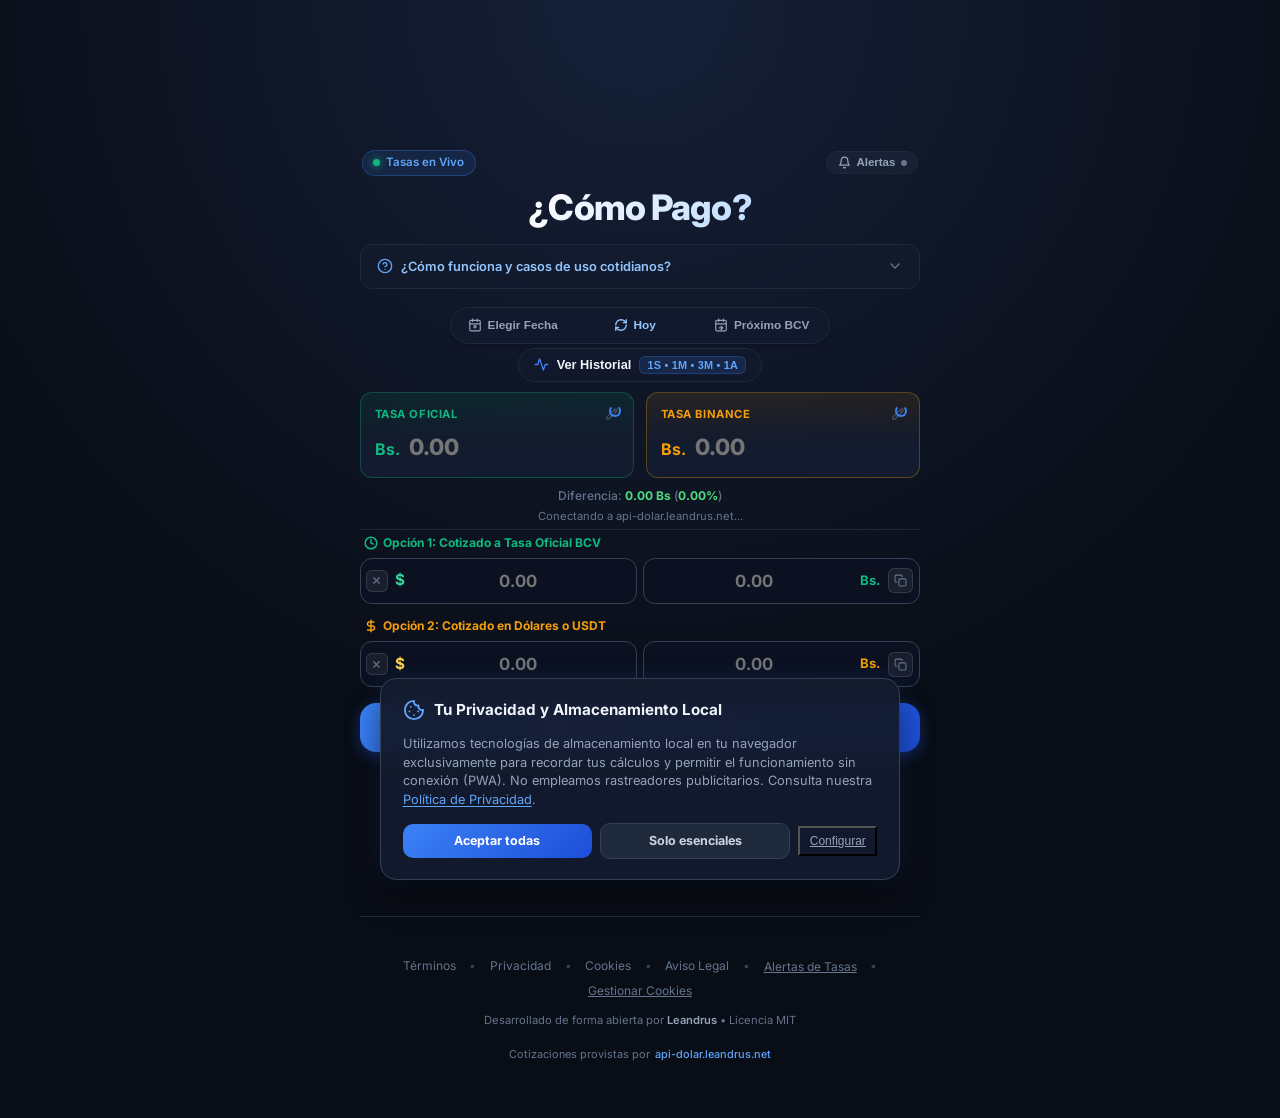
==== commit f87b4c4e: "feat: add native PHP WebPush implementation and environment configuration for notifications" ====
--- a/index.html
+++ b/index.html
@@ -52,7 +52,7 @@
     rel="stylesheet">
 
   <!-- Estilos Modulares (Vanilla CSS Puro Versionado para Cache-Busting) -->
-  <link rel="stylesheet" href="css/main.css?v=1.3.0">
+  <link rel="stylesheet" href="css/main.css?v=1.3.2">
   <link rel="stylesheet" href="css/consent.css?v=1.1.0">
 
   <!-- Marcado Estructurado JSON-LD (Schema.org) -->
@@ -95,7 +95,7 @@
           </div>
           <button type="button" id="btnOpenAlerts" class="btn-header-alerts" title="Configurar Alertas Web Push"
             aria-label="Configurar alertas push de tasas">
-            <svg class="alerts-icon" xmlns="http://www.w3.org/2000/svg" viewBox="0 0 24 24" fill="none"
+            <svg class="alerts-icon" width="13" height="13" xmlns="http://www.w3.org/2000/svg" viewBox="0 0 24 24" fill="none"
               stroke="currentColor" stroke-width="2.2" stroke-linecap="round" stroke-linejoin="round">
               <path d="M18 8A6 6 0 0 0 6 8c0 7-3 9-3 9h18s-3-2-3-9"></path>
               <path d="M13.73 21a2 2 0 0 1-3.46 0"></path>
@@ -473,7 +473,7 @@
       <div class="modal-header">
         <div class="alerts-modal-header-title">
           <div class="alerts-header-icon-wrap">
-            <svg class="modal-header-icon" xmlns="http://www.w3.org/2000/svg" viewBox="0 0 24 24" fill="none"
+            <svg class="modal-header-icon" width="20" height="20" xmlns="http://www.w3.org/2000/svg" viewBox="0 0 24 24" fill="none"
               stroke="currentColor" stroke-width="2.2" stroke-linecap="round" stroke-linejoin="round">
               <path d="M18 8A6 6 0 0 0 6 8c0 7-3 9-3 9h18s-3-2-3-9"></path>
               <path d="M13.73 21a2 2 0 0 1-3.46 0"></path>
--- a/css/main.css
+++ b/css/main.css
@@ -151,10 +151,12 @@
 }
 
 .btn-header-alerts {
+  -webkit-appearance: none;
+  appearance: none;
   display: inline-flex;
   align-items: center;
   gap: 0.35rem;
-  padding: 0.2rem 0.65rem;
+  padding: 0.25rem 0.65rem;
   background: rgba(30, 41, 59, 0.55);
   border: 1px solid var(--border-subtle);
   border-radius: var(--radius-full);
@@ -164,6 +166,9 @@
   cursor: pointer;
   transition: all var(--transition-fast);
   text-decoration: none;
+  outline: none;
+  box-shadow: none;
+  line-height: 1;
 }
 
 .btn-header-alerts:hover {
@@ -174,9 +179,12 @@
 }
 
 .btn-header-alerts .alerts-icon {
-  width: 12px;
-  height: 12px;
+  width: 13px;
+  height: 13px;
+  max-width: 13px;
+  max-height: 13px;
   stroke: currentColor;
+  flex-shrink: 0;
 }
 
 .alerts-badge-dot {
@@ -1896,8 +1904,10 @@
 }
 
 .alerts-header-icon-wrap {
-  width: 40px;
-  height: 40px;
+  width: 38px;
+  height: 38px;
+  min-width: 38px;
+  min-height: 38px;
   border-radius: var(--radius-md);
   background: linear-gradient(135deg, rgba(59, 130, 246, 0.2) 0%, rgba(37, 99, 235, 0.1) 100%);
   border: 1px solid rgba(59, 130, 246, 0.35);
@@ -1905,6 +1915,16 @@
   align-items: center;
   justify-content: center;
   color: #60a5fa;
+  flex-shrink: 0;
+}
+
+.alerts-header-icon-wrap .modal-header-icon,
+.alerts-header-icon-wrap svg {
+  width: 20px;
+  height: 20px;
+  max-width: 20px;
+  max-height: 20px;
+  stroke: currentColor;
   flex-shrink: 0;
 }
 
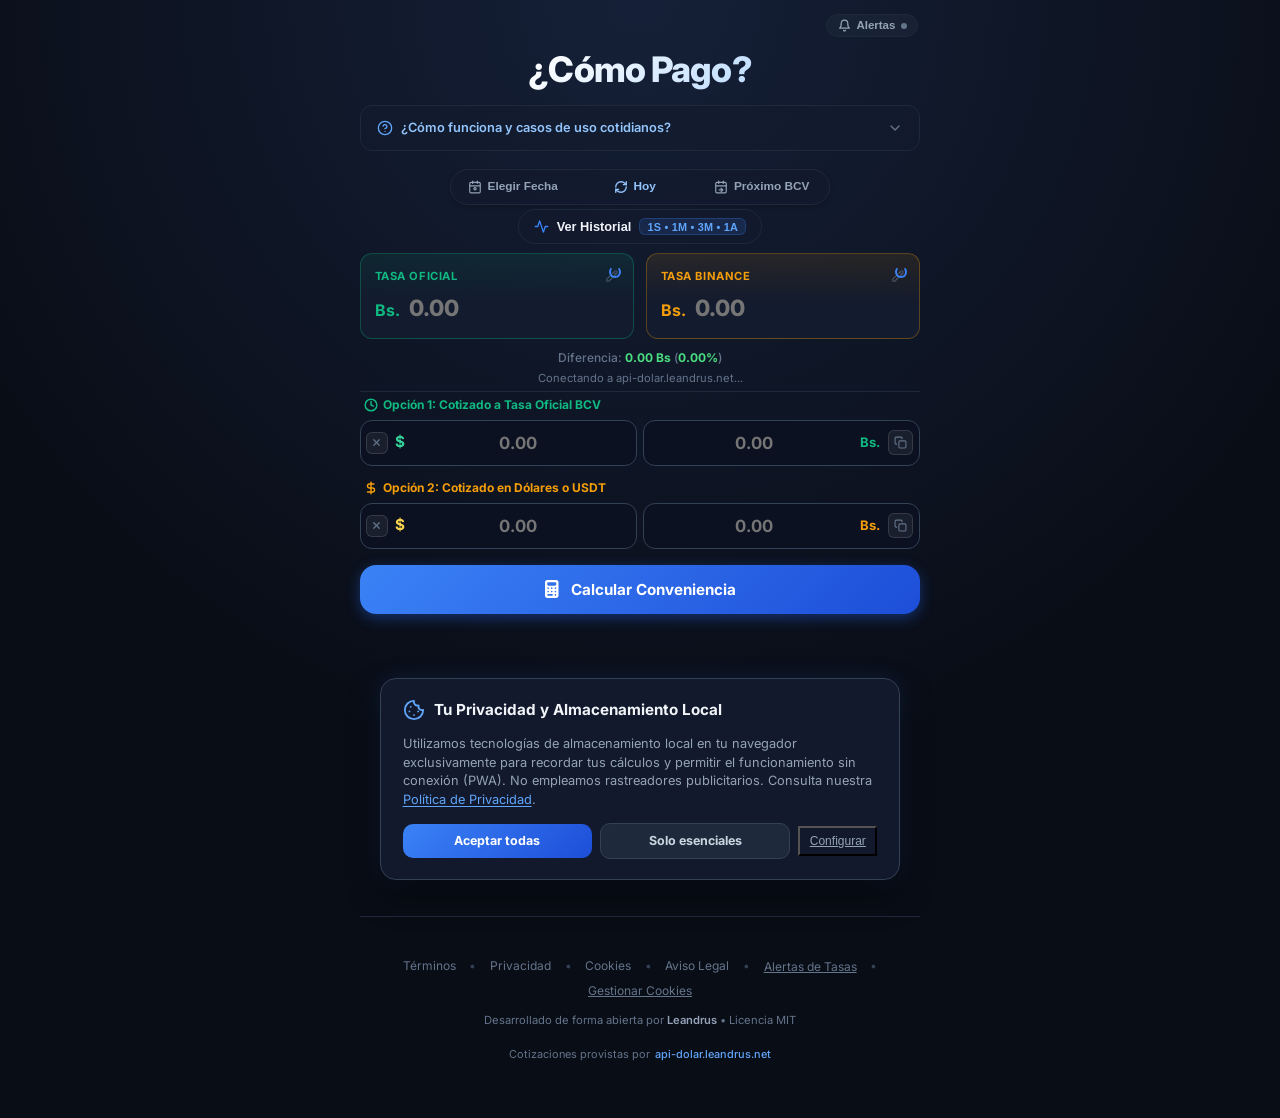
==== commit 8b3e5a1d: "feat: updated UI stylesheet and notifications test" ====
--- a/index.html
+++ b/index.html
@@ -52,8 +52,8 @@
     rel="stylesheet">
 
   <!-- Estilos Modulares (Vanilla CSS Puro Versionado para Cache-Busting) -->
-  <link rel="stylesheet" href="css/main.css?v=1.3.2">
-  <link rel="stylesheet" href="css/consent.css?v=1.1.0">
+  <link rel="stylesheet" href="css/main.css?v=1.3.3">
+  <link rel="stylesheet" href="css/consent.css?v=1.3.3">
 
   <!-- Marcado Estructurado JSON-LD (Schema.org) -->
   <script type="application/ld+json">
@@ -89,14 +89,16 @@
       <!-- Encabezado de la Plataforma -->
       <header class="app-header">
         <div class="header-top-bar">
+          <!--
           <div class="brand-badge" id="liveStatusBadge" title="Conexión en vivo con api-dolar.leandrus.net">
             <span class="status-dot"></span>
             <span id="liveStatusText">Tasas en Vivo</span>
           </div>
+          -->
           <button type="button" id="btnOpenAlerts" class="btn-header-alerts" title="Configurar Alertas Web Push"
             aria-label="Configurar alertas push de tasas">
-            <svg class="alerts-icon" width="13" height="13" xmlns="http://www.w3.org/2000/svg" viewBox="0 0 24 24" fill="none"
-              stroke="currentColor" stroke-width="2.2" stroke-linecap="round" stroke-linejoin="round">
+            <svg class="alerts-icon" width="13" height="13" xmlns="http://www.w3.org/2000/svg" viewBox="0 0 24 24"
+              fill="none" stroke="currentColor" stroke-width="2.2" stroke-linecap="round" stroke-linejoin="round">
               <path d="M18 8A6 6 0 0 0 6 8c0 7-3 9-3 9h18s-3-2-3-9"></path>
               <path d="M13.73 21a2 2 0 0 1-3.46 0"></path>
             </svg>
@@ -473,8 +475,8 @@
       <div class="modal-header">
         <div class="alerts-modal-header-title">
           <div class="alerts-header-icon-wrap">
-            <svg class="modal-header-icon" width="20" height="20" xmlns="http://www.w3.org/2000/svg" viewBox="0 0 24 24" fill="none"
-              stroke="currentColor" stroke-width="2.2" stroke-linecap="round" stroke-linejoin="round">
+            <svg class="modal-header-icon" width="20" height="20" xmlns="http://www.w3.org/2000/svg" viewBox="0 0 24 24"
+              fill="none" stroke="currentColor" stroke-width="2.2" stroke-linecap="round" stroke-linejoin="round">
               <path d="M18 8A6 6 0 0 0 6 8c0 7-3 9-3 9h18s-3-2-3-9"></path>
               <path d="M13.73 21a2 2 0 0 1-3.46 0"></path>
             </svg>
@@ -498,7 +500,8 @@
         <div class="alerts-master-card">
           <div class="alerts-master-info">
             <span class="alerts-master-title">Activar Alertas</span>
-            <span class="alerts-master-desc">Recibe avisos inmediatos en tu navegador cuando existan cambios relevantes en las tasas.</span>
+            <span class="alerts-master-desc">Recibe avisos inmediatos en tu navegador cuando existan cambios relevantes
+              en las tasas.</span>
           </div>
           <label class="switch-toggle" for="pushMasterToggle">
             <input type="checkbox" id="pushMasterToggle">
@@ -508,19 +511,21 @@
 
         <!-- Estado de sincronización / Permisos -->
         <div id="pushStatusText" class="alerts-status-box" role="status">
-          <span class="status-idle">⚪ Alertas desactivadas. Activa el interruptor para recibir avisos instantáneos.</span>
+          <span class="status-idle">⚪ Alertas desactivadas. Activa el interruptor para recibir avisos
+            instantáneos.</span>
         </div>
 
         <!-- Panel de Opciones de Alertas (desplegable / condicional) -->
         <div id="alertsOptionsPanel" class="alerts-options-section disabled-panel">
-          
+
           <!-- Opción 1: Próximo BCV -->
           <div class="alert-option-item" id="bcvOptionItem">
             <div class="alert-option-header">
               <div class="alert-option-title-wrap">
                 <div class="alert-option-icon bcv">
-                  <svg xmlns="http://www.w3.org/2000/svg" width="16" height="16" viewBox="0 0 24 24" fill="none" stroke="currentColor" stroke-width="2.5" stroke-linecap="round" stroke-linejoin="round">
-                    <path d="M12 2v20M17 5H9.5a3.5 3.5 0 0 0 0 7h5a3.5 3.5 0 0 1 0 7H6"/>
+                  <svg xmlns="http://www.w3.org/2000/svg" width="16" height="16" viewBox="0 0 24 24" fill="none"
+                    stroke="currentColor" stroke-width="2.5" stroke-linecap="round" stroke-linejoin="round">
+                    <path d="M12 2v20M17 5H9.5a3.5 3.5 0 0 0 0 7h5a3.5 3.5 0 0 1 0 7H6" />
                   </svg>
                 </div>
                 <div>
@@ -534,7 +539,8 @@
               </label>
             </div>
             <p class="alert-option-desc">
-              Te avisaremos cuando se publique oficialmente el precio del BCV para el próximo período, detallando la nueva cotización y su porcentaje de cambio (%).
+              Te avisaremos cuando se publique oficialmente el precio del BCV para el próximo período, detallando la
+              nueva cotización y su porcentaje de cambio (%).
             </p>
           </div>
 
@@ -543,7 +549,8 @@
             <div class="alert-option-header">
               <div class="alert-option-title-wrap">
                 <div class="alert-option-icon usdt">
-                  <svg xmlns="http://www.w3.org/2000/svg" width="16" height="16" viewBox="0 0 24 24" fill="none" stroke="currentColor" stroke-width="2.2" stroke-linecap="round" stroke-linejoin="round">
+                  <svg xmlns="http://www.w3.org/2000/svg" width="16" height="16" viewBox="0 0 24 24" fill="none"
+                    stroke="currentColor" stroke-width="2.2" stroke-linecap="round" stroke-linejoin="round">
                     <polyline points="23 6 13.5 15.5 8.5 10.5 1 18"></polyline>
                     <polyline points="17 6 23 6 23 12"></polyline>
                   </svg>
@@ -562,7 +569,8 @@
               Mostrar alertas ante variaciones del USDT que superen tu porcentaje de sensibilidad seleccionado:
             </p>
             <!-- Selector de Umbrales Requeridos: 1%, 2%, 5%, 10% y 25% -->
-            <div class="threshold-selector" id="usdtThresholdSelector" role="group" aria-label="Umbral de fluctuación de USDT">
+            <div class="threshold-selector" id="usdtThresholdSelector" role="group"
+              aria-label="Umbral de fluctuación de USDT">
               <button type="button" class="threshold-pill" data-threshold="1">±1%</button>
               <button type="button" class="threshold-pill active" data-threshold="2">±2%</button>
               <button type="button" class="threshold-pill" data-threshold="5">±5%</button>
@@ -573,8 +581,10 @@
 
           <!-- Botón de prueba instantánea -->
           <div class="alert-test-section">
-            <button type="button" id="btnTestPush" class="btn-test-alert" title="Enviar notificación de prueba a este navegador">
-              <svg xmlns="http://www.w3.org/2000/svg" width="15" height="15" viewBox="0 0 24 24" fill="none" stroke="currentColor" stroke-width="2" stroke-linecap="round" stroke-linejoin="round">
+            <button type="button" id="btnTestPush" class="btn-test-alert"
+              title="Enviar notificación de prueba a este navegador">
+              <svg xmlns="http://www.w3.org/2000/svg" width="15" height="15" viewBox="0 0 24 24" fill="none"
+                stroke="currentColor" stroke-width="2" stroke-linecap="round" stroke-linejoin="round">
                 <polygon points="5 3 19 12 5 21 5 3"></polygon>
               </svg>
               <span>Enviar Alerta de Prueba</span>
@@ -583,19 +593,11 @@
           </div>
 
         </div>
-
-        <!-- Nota de privacidad y cero rastreo -->
-        <div class="alerts-privacy-note">
-          <svg xmlns="http://www.w3.org/2000/svg" width="14" height="14" viewBox="0 0 24 24" fill="none" stroke="currentColor" stroke-width="2" stroke-linecap="round" stroke-linejoin="round">
-            <rect x="3" y="11" width="18" height="11" rx="2" ry="2"></rect>
-            <path d="M7 11V7a5 5 0 0 1 10 0v4"></path>
-          </svg>
-          <span>100% Anónimo: Sin bases de datos complejas ni seguimiento invasivo. Puedes activar o desactivar las alertas cuando gustes.</span>
-        </div>
       </div>
 
       <div class="modal-footer">
-        <button id="alertsModalDone" type="button" class="btn btn-primary" style="width: auto; padding: 0.65rem 1.5rem;">Guardar y Listo</button>
+        <button id="alertsModalDone" type="button" class="btn btn-primary"
+          style="width: auto; padding: 0.65rem 1.5rem;">Guardar y Listo</button>
       </div>
     </div>
   </div>
--- a/css/main.css
+++ b/css/main.css
@@ -116,7 +116,7 @@
   min-height: 100dvh;
   display: flex;
   flex-direction: column;
-  justify-content: center;
+  justify-content: flex-start;
   padding: 0.75rem 0;
   box-sizing: border-box;
   gap: 0.65rem;
@@ -131,7 +131,7 @@
 .header-top-bar {
   display: flex;
   align-items: center;
-  justify-content: space-between;
+  justify-content: flex-end;
   margin-bottom: 0.35rem;
   padding: 0 0.1rem;
 }
@@ -1353,18 +1353,22 @@
   display: none !important;
 }
 
-/* Modales Genéricos Integrados */
+/* Modales en Pantalla Completa (Full Viewport) */
 .modal-overlay {
   position: fixed;
   inset: 0;
-  background-color: rgba(9, 13, 22, 0.8);
-  backdrop-filter: blur(8px);
-  -webkit-backdrop-filter: blur(8px);
+  width: 100vw;
+  height: 100vh;
+  height: 100dvh;
+  background-color: rgba(9, 13, 22, 0.9);
+  backdrop-filter: blur(14px);
+  -webkit-backdrop-filter: blur(14px);
   z-index: 1000;
   display: flex;
-  align-items: center;
-  justify-content: center;
-  padding: 1rem;
+  align-items: stretch;
+  justify-content: stretch;
+  padding: 0;
+  margin: 0;
   opacity: 0;
   pointer-events: none;
   transition: opacity var(--transition-normal);
@@ -1376,34 +1380,43 @@
 }
 
 .modal-dialog {
-  background: var(--bg-card);
-  border: 1px solid var(--border-strong);
-  border-radius: var(--radius-xl);
-  width: 100%;
-  max-width: 580px;
-  max-height: 85vh;
-  overflow-y: auto;
-  box-shadow: var(--shadow-lg);
+  background: var(--bg-main);
+  border: none;
+  border-radius: 0;
+  width: 100vw;
+  max-width: 100vw;
+  height: 100vh;
+  height: 100dvh;
+  max-height: 100vh;
+  max-height: 100dvh;
+  margin: 0;
+  padding: 0;
+  overflow: hidden;
+  box-shadow: none;
   display: flex;
   flex-direction: column;
-  transform: translateY(20px) scale(0.97);
-  transition: transform var(--transition-normal);
+  transform: none;
+  transition: opacity var(--transition-normal);
 }
 
 .modal-overlay.active .modal-dialog {
-  transform: translateY(0) scale(1);
+  transform: none;
 }
 
 .modal-header {
   display: flex;
   justify-content: space-between;
   align-items: center;
-  padding: 1.25rem 1.5rem;
+  padding: 0.85rem 1.25rem;
   border-bottom: 1px solid var(--border-subtle);
   position: sticky;
   top: 0;
-  background: var(--bg-card);
-  z-index: 10;
+  background: rgba(15, 23, 42, 0.96);
+  backdrop-filter: blur(12px);
+  -webkit-backdrop-filter: blur(12px);
+  z-index: 20;
+  flex-shrink: 0;
+  width: 100%;
 }
 
 .modal-title {
@@ -1417,7 +1430,7 @@
   border: none;
   color: var(--text-dim);
   cursor: pointer;
-  padding: 0.25rem;
+  padding: 0.35rem;
   display: flex;
   align-items: center;
   justify-content: center;
@@ -1431,10 +1444,17 @@
 }
 
 .modal-body {
-  padding: 1.5rem;
+  flex: 1;
+  overflow-y: auto;
+  -webkit-overflow-scrolling: touch;
+  padding: 1.25rem 1.25rem 3.5rem;
   font-size: 0.875rem;
   color: var(--text-muted);
   line-height: 1.6;
+  width: 100%;
+  max-width: 850px;
+  margin: 0 auto;
+  box-sizing: border-box;
 }
 
 .modal-body h3 {
@@ -1457,13 +1477,32 @@
 }
 
 .modal-footer {
-  padding: 1rem 1.5rem;
+  padding: 0.85rem 1.25rem;
   border-top: 1px solid var(--border-subtle);
   display: flex;
   justify-content: flex-end;
-  background: var(--bg-card);
+  background: rgba(15, 23, 42, 0.96);
+  backdrop-filter: blur(12px);
+  -webkit-backdrop-filter: blur(12px);
   position: sticky;
   bottom: 0;
+  z-index: 20;
+  flex-shrink: 0;
+  width: 100%;
+}
+
+@media (min-width: 768px) {
+  .modal-header {
+    padding: 1rem 2rem;
+  }
+
+  .modal-body {
+    padding: 1.75rem 2rem 4rem;
+  }
+
+  .modal-footer {
+    padding: 1rem 2rem;
+  }
 }
 
 /* ============================================== */
@@ -1935,10 +1974,17 @@
 }
 
 .alerts-modal-body {
+  flex: 1;
+  overflow-y: auto;
+  -webkit-overflow-scrolling: touch;
   display: flex;
   flex-direction: column;
-  gap: 1.1rem;
-  padding: 1.25rem 1.5rem;
+  gap: 1.15rem;
+  padding: 1.25rem 1.25rem 3.5rem;
+  width: 100%;
+  max-width: 850px;
+  margin: 0 auto;
+  box-sizing: border-box;
 }
 
 /* Tarjeta Interruptor Maestro */
@@ -1953,10 +1999,10 @@
   border-radius: var(--radius-lg);
   box-shadow: 0 4px 16px rgba(0, 0, 0, 0.25);
   position: relative;
-  overflow: hidden;
-}
-
-.alerts-master-card::before {
+  /*overflow: hidden;*/
+}
+
+/*.alerts-master-card::before {
   content: '';
   position: absolute;
   top: 0;
@@ -1965,7 +2011,7 @@
   height: 100%;
   background: var(--color-primary);
   border-radius: 4px 0 0 4px;
-}
+}*/
 
 .alerts-master-info {
   display: flex;
@@ -2023,12 +2069,12 @@
   box-shadow: 0 2px 4px rgba(0, 0, 0, 0.3);
 }
 
-.switch-toggle input:checked + .switch-slider {
+.switch-toggle input:checked+.switch-slider {
   background: var(--color-primary);
   box-shadow: 0 0 12px rgba(59, 130, 246, 0.5);
 }
 
-.switch-toggle input:checked + .switch-slider::before {
+.switch-toggle input:checked+.switch-slider::before {
   transform: translateX(20px);
 }
 
@@ -2044,7 +2090,7 @@
   bottom: 2px;
 }
 
-.switch-toggle.small input:checked + .switch-slider::before {
+.switch-toggle.small input:checked+.switch-slider::before {
   transform: translateX(16px);
 }
 
--- a/css/consent.css
+++ b/css/consent.css
@@ -126,18 +126,22 @@
   color: #ffffff;
 }
 
-/* Modal de Configuración Detallada */
+/* Modal de Configuración Detallada (Full Viewport) */
 .cmp-modal-overlay {
   position: fixed;
   inset: 0;
-  background-color: rgba(9, 13, 22, 0.85);
-  backdrop-filter: blur(8px);
-  -webkit-backdrop-filter: blur(8px);
+  width: 100vw;
+  height: 100vh;
+  height: 100dvh;
+  background-color: rgba(9, 13, 22, 0.9);
+  backdrop-filter: blur(14px);
+  -webkit-backdrop-filter: blur(14px);
   z-index: 1000;
   display: flex;
-  align-items: center;
-  justify-content: center;
-  padding: 1rem;
+  align-items: stretch;
+  justify-content: stretch;
+  padding: 0;
+  margin: 0;
   opacity: 0;
   pointer-events: none;
   transition: opacity 0.3s ease;
@@ -149,31 +153,42 @@
 }
 
 .cmp-modal-dialog {
-  background: #131b2e;
-  border: 1px solid #334155;
-  border-radius: 20px;
+  background: var(--bg-main, #0b1120);
+  border: none;
+  border-radius: 0;
+  width: 100vw;
+  max-width: 100vw;
+  height: 100vh;
+  height: 100dvh;
+  max-height: 100vh;
+  max-height: 100dvh;
+  margin: 0;
+  padding: 0;
+  display: flex;
+  flex-direction: column;
+  box-shadow: none;
+  transform: none;
+  overflow: hidden;
+}
+
+.cmp-modal-overlay.active .cmp-modal-dialog {
+  transform: none;
+}
+
+.cmp-modal-header {
+  display: flex;
+  justify-content: space-between;
+  align-items: center;
+  padding: 0.85rem 1.25rem;
+  border-bottom: 1px solid #1e293b;
+  background: rgba(15, 23, 42, 0.96);
+  backdrop-filter: blur(12px);
+  -webkit-backdrop-filter: blur(12px);
+  position: sticky;
+  top: 0;
+  z-index: 20;
+  flex-shrink: 0;
   width: 100%;
-  max-width: 520px;
-  max-height: 85vh;
-  display: flex;
-  flex-direction: column;
-  box-shadow: 0 20px 40px -10px rgba(0, 0, 0, 0.7);
-  transform: translateY(20px) scale(0.97);
-  transition: transform 0.3s ease;
-  overflow: hidden;
-}
-
-.cmp-modal-overlay.active .cmp-modal-dialog {
-  transform: translateY(0) scale(1);
-}
-
-.cmp-modal-header {
-  display: flex;
-  justify-content: space-between;
-  align-items: center;
-  padding: 1.15rem 1.35rem;
-  border-bottom: 1px solid #1e293b;
-  background: #131b2e;
 }
 
 .cmp-modal-title {
@@ -200,12 +215,18 @@
 }
 
 .cmp-modal-body {
-  padding: 1.25rem 1.35rem;
+  flex: 1;
   overflow-y: auto;
+  -webkit-overflow-scrolling: touch;
+  padding: 1.25rem 1.25rem 3.5rem;
   display: flex;
   flex-direction: column;
   gap: 1rem;
   font-size: 0.825rem;
+  width: 100%;
+  max-width: 850px;
+  margin: 0 auto;
+  box-sizing: border-box;
 }
 
 .cmp-modal-intro {
@@ -312,11 +333,30 @@
 }
 
 .cmp-modal-footer {
-  padding: 1rem 1.35rem;
+  padding: 0.85rem 1.25rem;
   border-top: 1px solid #1e293b;
   display: flex;
   flex-wrap: wrap;
   gap: 0.5rem;
   justify-content: flex-end;
-  background: #131b2e;
-}
+  background: rgba(15, 23, 42, 0.96);
+  backdrop-filter: blur(12px);
+  -webkit-backdrop-filter: blur(12px);
+  position: sticky;
+  bottom: 0;
+  z-index: 20;
+  flex-shrink: 0;
+  width: 100%;
+}
+
+@media (min-width: 768px) {
+  .cmp-modal-header {
+    padding: 1rem 2rem;
+  }
+  .cmp-modal-body {
+    padding: 1.75rem 2rem 4rem;
+  }
+  .cmp-modal-footer {
+    padding: 1rem 2rem;
+  }
+}
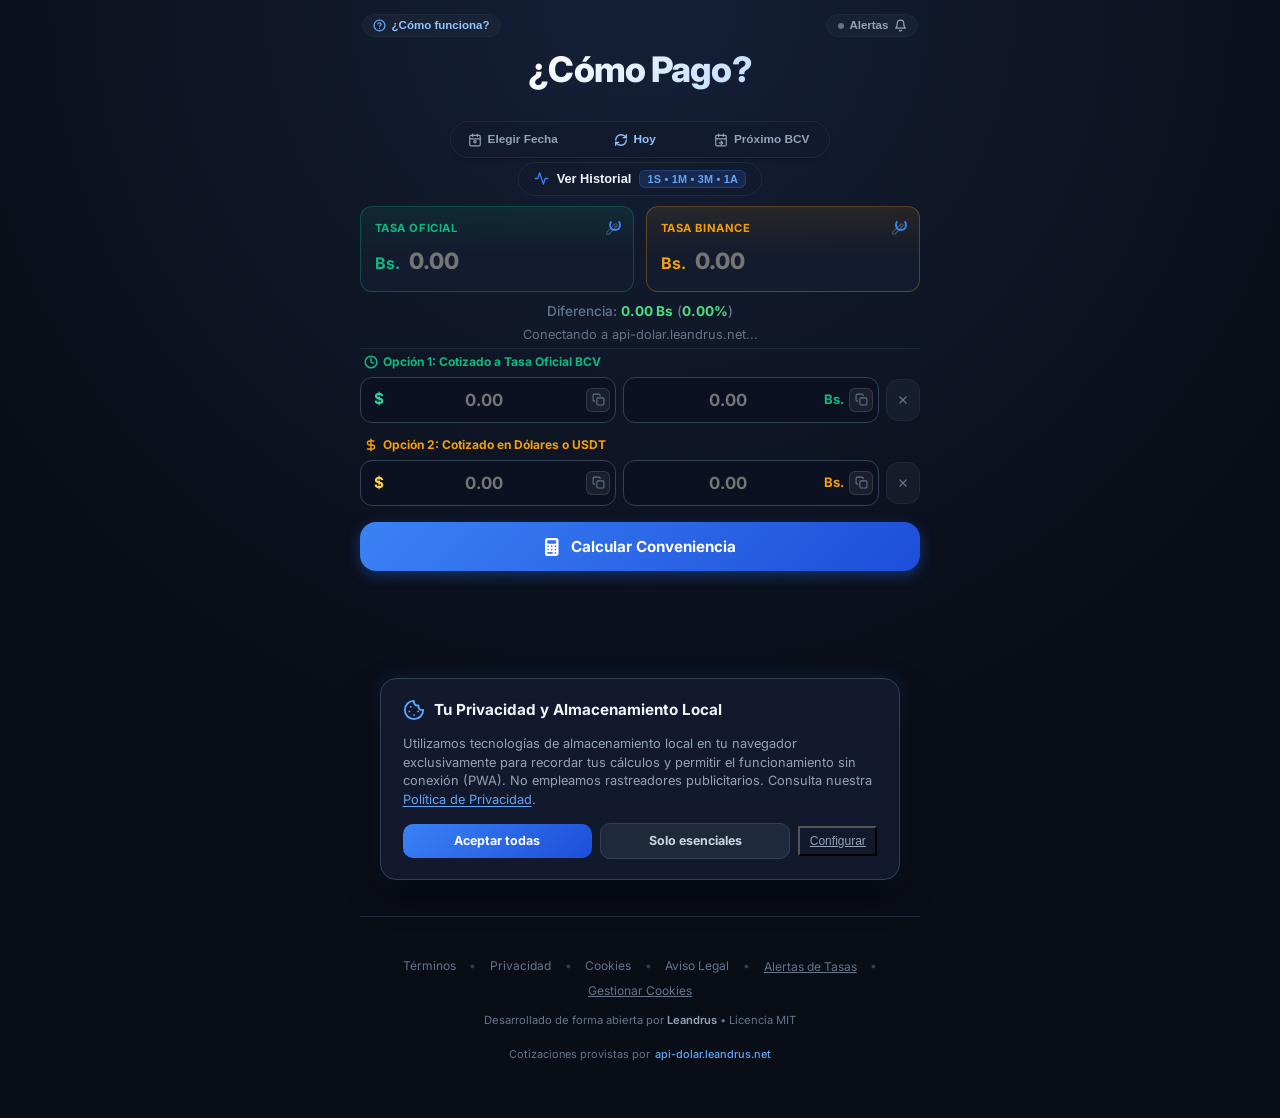
==== commit 4ef38081: "fix: main application controller, history management, push notification engine, and styling for paym" ====
--- a/index.html
+++ b/index.html
@@ -52,8 +52,8 @@
     rel="stylesheet">
 
   <!-- Estilos Modulares (Vanilla CSS Puro Versionado para Cache-Busting) -->
-  <link rel="stylesheet" href="css/main.css?v=1.3.3">
-  <link rel="stylesheet" href="css/consent.css?v=1.3.3">
+  <link rel="stylesheet" href="css/main.css?v=1.3.4">
+  <link rel="stylesheet" href="css/consent.css?v=1.3.4">
 
   <!-- Marcado Estructurado JSON-LD (Schema.org) -->
   <script type="application/ld+json">
@@ -89,78 +89,29 @@
       <!-- Encabezado de la Plataforma -->
       <header class="app-header">
         <div class="header-top-bar">
-          <!--
-          <div class="brand-badge" id="liveStatusBadge" title="Conexión en vivo con api-dolar.leandrus.net">
-            <span class="status-dot"></span>
-            <span id="liveStatusText">Tasas en Vivo</span>
-          </div>
-          -->
+          <button type="button" id="btnOpenGuide" class="btn-header-guide" title="¿Cómo funciona y casos de uso cotidianos?"
+            aria-label="Abrir guía de funcionamiento y casos de uso">
+            <svg class="guide-btn-icon" width="13" height="13" xmlns="http://www.w3.org/2000/svg" viewBox="0 0 24 24"
+              fill="none" stroke="currentColor" stroke-width="2.3" stroke-linecap="round" stroke-linejoin="round">
+              <circle cx="12" cy="12" r="10"></circle>
+              <path d="M9.09 9a3 3 0 0 1 5.83 1c0 2-3 3-3 3"></path>
+              <line x1="12" y1="17" x2="12.01" y2="17"></line>
+            </svg>
+            <span class="btn-header-guide-label">¿Cómo funciona?</span>
+          </button>
+
           <button type="button" id="btnOpenAlerts" class="btn-header-alerts" title="Configurar Alertas Web Push"
             aria-label="Configurar alertas push de tasas">
+            <span id="alertsBadgeDot" class="alerts-badge-dot" aria-hidden="true"></span>
+            <span class="btn-header-alerts-label">Alertas</span>
             <svg class="alerts-icon" width="13" height="13" xmlns="http://www.w3.org/2000/svg" viewBox="0 0 24 24"
               fill="none" stroke="currentColor" stroke-width="2.2" stroke-linecap="round" stroke-linejoin="round">
               <path d="M18 8A6 6 0 0 0 6 8c0 7-3 9-3 9h18s-3-2-3-9"></path>
               <path d="M13.73 21a2 2 0 0 1-3.46 0"></path>
             </svg>
-            <span class="btn-header-alerts-label">Alertas</span>
-            <span id="alertsBadgeDot" class="alerts-badge-dot" aria-hidden="true"></span>
           </button>
         </div>
         <h1 class="app-title">¿Cómo Pago?</h1>
-
-        <!-- Guía Desplegable: Casos de Uso y Funcionamiento -->
-        <details class="guide-card" id="guideAccordion">
-          <summary class="guide-toggle">
-            <span class="guide-toggle-label">
-              <svg class="guide-icon" xmlns="http://www.w3.org/2000/svg" viewBox="0 0 24 24" fill="none"
-                stroke="currentColor" stroke-width="2" stroke-linecap="round" stroke-linejoin="round">
-                <circle cx="12" cy="12" r="10"></circle>
-                <path d="M9.09 9a3 3 0 0 1 5.83 1c0 2-3 3-3 3"></path>
-                <line x1="12" y1="17" x2="12.01" y2="17"></line>
-              </svg>
-              ¿Cómo funciona y casos de uso cotidianos?
-            </span>
-            <svg class="guide-chevron" xmlns="http://www.w3.org/2000/svg" viewBox="0 0 24 24" fill="none"
-              stroke="currentColor" stroke-width="2" stroke-linecap="round" stroke-linejoin="round">
-              <polyline points="6 9 12 15 18 9"></polyline>
-            </svg>
-          </summary>
-          <div class="guide-content">
-            <p class="guide-intro">
-              Compara al instante si te conviene pagar en <strong>Bolívares (Tasa
-                BCV)</strong> o en <strong>Dólares (Efectivo/USDT)</strong> y conoce tu ahorro real.
-            </p>
-            <div class="guide-step">
-              <span class="guide-step-num">1</span>
-              <div class="guide-step-body">
-                <strong>Efectivo y USDT son lo mismo:</strong> En el mercado venezolano, 1 Dólar físico equivale a 1
-                USDT y ambos se cotizan a la tasa paralelo. No requieres cálculos distintos.
-              </div>
-            </div>
-            <div class="guide-step">
-              <span class="guide-step-num">2</span>
-              <div class="guide-step-body">
-                <strong>Evaluar descuentos comerciales:</strong> Si te dicen: <em>"$50 a tasa BCV o $45 si pagas en
-                  dólares"</em>, la app compara ambas opciones y te dice en cuál desembolsas menos dinero real.
-              </div>
-            </div>
-            <div class="guide-step">
-              <span class="guide-step-num">3</span>
-              <div class="guide-step-body">
-                <strong>Ahorro inmediato y directo:</strong> Sabrás con exactitud cuántos Bolívares y Dólares estás
-                ahorrando antes de pagar.
-              </div>
-            </div>
-            <div class="guide-step">
-              <span class="guide-step-num">4</span>
-              <div class="guide-step-body">
-                <strong>Tasas en vivo y editables:</strong> Se sincronizan automáticamente con
-                <em>api-dolar.leandrus.net</em> y puedes pulsar sobre cualquiera de ellas para adaptarla a la tasa de tu
-                tienda.
-              </div>
-            </div>
-          </div>
-        </details>
       </header>
 
       <main>
@@ -302,17 +253,23 @@
               </label>
               <div class="offer-dual-inputs">
                 <div class="input-with-icon" title="Monto en Dólares ($)">
-                  <button type="button" class="btn-clear-val" id="btnClearOffer1" data-clear="offer1"
-                    title="Limpiar montos de Opción 1" aria-label="Limpiar montos de Opción 1">
-                    <svg xmlns="http://www.w3.org/2000/svg" width="11" height="11" viewBox="0 0 24 24" fill="none"
-                      stroke="currentColor" stroke-width="2.6" stroke-linecap="round" stroke-linejoin="round">
-                      <line x1="18" y1="6" x2="6" y2="18"></line>
-                      <line x1="6" y1="6" x2="18" y2="18"></line>
-                    </svg>
-                  </button>
                   <span class="input-prefix" style="color: #34d399;">$</span>
-                  <input type="number" step="any" id="price_bcv_usd_input" class="input-control input-usd-bcv has-clear"
+                  <input type="number" step="any" id="price_bcv_usd_input" class="input-control input-usd-bcv"
                     placeholder="0.00" aria-label="Monto en dólares a tasa oficial">
+                  <div class="input-suffix-actions">
+                    <button type="button" class="btn-copy-val" data-target="price_bcv_usd_input"
+                      title="Copiar monto en $" aria-label="Copiar monto en dólares a tasa oficial">
+                      <svg class="copy-icon" xmlns="http://www.w3.org/2000/svg" viewBox="0 0 24 24" fill="none"
+                        stroke="currentColor" stroke-width="2" stroke-linecap="round" stroke-linejoin="round">
+                        <rect x="9" y="9" width="13" height="13" rx="2" ry="2"></rect>
+                        <path d="M5 15H4a2 2 0 0 1-2-2V4a2 2 0 0 1 2-2h9a2 2 0 0 1 2 2v1"></path>
+                      </svg>
+                      <svg class="check-icon" xmlns="http://www.w3.org/2000/svg" viewBox="0 0 24 24" fill="none"
+                        stroke="currentColor" stroke-width="2.5" stroke-linecap="round" stroke-linejoin="round">
+                        <polyline points="20 6 9 17 4 12"></polyline>
+                      </svg>
+                    </button>
+                  </div>
                 </div>
                 <div class="input-with-icon" title="Equivalente en Bolívares (Bs)">
                   <input type="number" step="any" id="price_bcv_ves_input" class="input-control input-ves"
@@ -333,6 +290,14 @@
                     </button>
                   </div>
                 </div>
+                <button type="button" class="btn-clear-val" id="btnClearOffer1" data-clear="offer1"
+                  title="Limpiar montos de Opción 1" aria-label="Limpiar montos de Opción 1">
+                  <svg xmlns="http://www.w3.org/2000/svg" width="12" height="12" viewBox="0 0 24 24" fill="none"
+                    stroke="currentColor" stroke-width="2.5" stroke-linecap="round" stroke-linejoin="round">
+                    <line x1="18" y1="6" x2="6" y2="18"></line>
+                    <line x1="6" y1="6" x2="18" y2="18"></line>
+                  </svg>
+                </button>
               </div>
             </div>
 
@@ -347,18 +312,24 @@
               </label>
               <div class="offer-dual-inputs">
                 <div class="input-with-icon" title="Monto en Dólares ($)">
-                  <button type="button" class="btn-clear-val" id="btnClearOffer2" data-clear="offer2"
-                    title="Limpiar montos de Opción 2" aria-label="Limpiar montos de Opción 2">
-                    <svg xmlns="http://www.w3.org/2000/svg" width="11" height="11" viewBox="0 0 24 24" fill="none"
-                      stroke="currentColor" stroke-width="2.6" stroke-linecap="round" stroke-linejoin="round">
-                      <line x1="18" y1="6" x2="6" y2="18"></line>
-                      <line x1="6" y1="6" x2="18" y2="18"></line>
-                    </svg>
-                  </button>
                   <span class="input-prefix" style="color: #fcd34d;">$</span>
                   <input type="number" step="any" id="price_parallel_usd_input"
-                    class="input-control input-usd-avg has-clear" placeholder="0.00"
+                    class="input-control input-usd-avg" placeholder="0.00"
                     aria-label="Monto en dólares en efectivo o USDT">
+                  <div class="input-suffix-actions">
+                    <button type="button" class="btn-copy-val" data-target="price_parallel_usd_input"
+                      title="Copiar monto en $" aria-label="Copiar monto en dólares en efectivo o USDT">
+                      <svg class="copy-icon" xmlns="http://www.w3.org/2000/svg" viewBox="0 0 24 24" fill="none"
+                        stroke="currentColor" stroke-width="2" stroke-linecap="round" stroke-linejoin="round">
+                        <rect x="9" y="9" width="13" height="13" rx="2" ry="2"></rect>
+                        <path d="M5 15H4a2 2 0 0 1-2-2V4a2 2 0 0 1 2-2h9a2 2 0 0 1 2 2v1"></path>
+                      </svg>
+                      <svg class="check-icon" xmlns="http://www.w3.org/2000/svg" viewBox="0 0 24 24" fill="none"
+                        stroke="currentColor" stroke-width="2.5" stroke-linecap="round" stroke-linejoin="round">
+                        <polyline points="20 6 9 17 4 12"></polyline>
+                      </svg>
+                    </button>
+                  </div>
                 </div>
                 <div class="input-with-icon" title="Equivalente en Bolívares (Bs)">
                   <input type="number" step="any" id="price_parallel_ves_input" class="input-control input-ves"
@@ -379,6 +350,14 @@
                     </button>
                   </div>
                 </div>
+                <button type="button" class="btn-clear-val" id="btnClearOffer2" data-clear="offer2"
+                  title="Limpiar montos de Opción 2" aria-label="Limpiar montos de Opción 2">
+                  <svg xmlns="http://www.w3.org/2000/svg" width="12" height="12" viewBox="0 0 24 24" fill="none"
+                    stroke="currentColor" stroke-width="2.5" stroke-linecap="round" stroke-linejoin="round">
+                    <line x1="18" y1="6" x2="6" y2="18"></line>
+                    <line x1="6" y1="6" x2="18" y2="18"></line>
+                  </svg>
+                </button>
               </div>
             </div>
           </div>
@@ -468,6 +447,151 @@
   </div>
 
   <!-- ============================================== -->
+  <!-- MODAL DE GUÍA Y CASOS DE USO COTIDIANOS (SPA) -->
+  <!-- ============================================== -->
+  <div id="guideModal" class="modal-overlay" role="dialog" aria-modal="true" aria-labelledby="guideModalTitle">
+    <div class="modal-dialog guide-modal-dialog">
+      <div class="modal-header">
+        <div class="guide-modal-header-title">
+          <div class="guide-header-icon-wrap">
+            <svg class="modal-header-icon" width="20" height="20" xmlns="http://www.w3.org/2000/svg" viewBox="0 0 24 24"
+              fill="none" stroke="currentColor" stroke-width="2.2" stroke-linecap="round" stroke-linejoin="round">
+              <circle cx="12" cy="12" r="10"></circle>
+              <path d="M9.09 9a3 3 0 0 1 5.83 1c0 2-3 3-3 3"></path>
+              <line x1="12" y1="17" x2="12.01" y2="17"></line>
+            </svg>
+          </div>
+          <div>
+            <h2 id="guideModalTitle" class="modal-title">¿Cómo Funciona?</h2>
+            <p class="modal-subtitle">Guía financiera práctica y casos de uso cotidianos en Venezuela</p>
+          </div>
+        </div>
+      </div>
+
+      <div class="modal-body guide-modal-body">
+
+        <!-- Tarjeta de Contexto Principal -->
+        <div class="guide-highlight-card">
+          <div class="guide-highlight-badge">💡 El dilema financiero cotidiano</div>
+          <p class="guide-highlight-text">
+            En Venezuela conviven dos cotizaciones esenciales: la <strong>Tasa Oficial del BCV</strong> y la <strong>Tasa de Mercado (Binance USDT / Paralelo)</strong>.
+            Dependiendo del método y la moneda en que realices cada pago, puedes ahorrar o perder dinero real. Esta herramienta calcula al instante la opción exacta más conveniente para tu bolsillo.
+          </p>
+        </div>
+
+        <!-- Sección: Pilares Fundamentales -->
+        <h3 class="guide-section-title">Conceptos Clave del Mercado</h3>
+        <div class="guide-pillars-grid">
+          <div class="guide-pillar-card">
+            <div class="guide-pillar-icon bcv">🏛️</div>
+            <div class="guide-pillar-body">
+              <strong>1. Cotización a Tasa BCV (Opción 1)</strong>
+              <p>Es la cotización obligatoria en comercios formales. Los precios se expresan en dólares pero se cancelan en <strong>Bolívares (Bs.)</strong> por punto de venta, pago móvil o biopago según la tasa oficial.</p>
+            </div>
+          </div>
+
+          <div class="guide-pillar-card">
+            <div class="guide-pillar-icon usdt">💵</div>
+            <div class="guide-pillar-body">
+              <strong>2. Dólar Físico y USDT son lo mismo (Opción 2)</strong>
+              <p>En el mercado venezolano, <strong>1 dólar en efectivo equivale a 1 USDT</strong> en Binance P2P. Ambos cotizan a la tasa libre o paralelo, por lo que aplican exactamente las mismas fórmulas.</p>
+            </div>
+          </div>
+
+          <div class="guide-pillar-card">
+            <div class="guide-pillar-icon calc">📊</div>
+            <div class="guide-pillar-body">
+              <strong>3. La Comparación Matemática</strong>
+              <p>Cruzamos ambas cotizaciones en tiempo real para determinar en cuál alternativa desembolsas menos valor de tu patrimonio, indicando tu <strong>ahorro exacto</strong> en Bolívares y Dólares.</p>
+            </div>
+          </div>
+        </div>
+
+        <!-- Sección: Casos de Uso Cotidianos -->
+        <h3 class="guide-section-title">Casos de Uso Cotidianos</h3>
+        <div class="guide-cases-list">
+
+          <!-- Caso 1 -->
+          <article class="guide-case-card">
+            <div class="guide-case-header">
+              <span class="guide-case-tag">Caso 1</span>
+              <h4 class="guide-case-title">Evaluar "Descuentos" en Efectivo o Binance USDT</h4>
+            </div>
+            <p class="guide-case-desc">
+              Un producto tiene un precio marcado de <strong>$50 a tasa BCV</strong> y el encargado te ofrece: <em>"Si pagas $45 en efectivo o USDT te lo dejamos en 45"</em>.
+            </p>
+            <div class="guide-case-tip">
+              <strong>¿Cómo usar la app?</strong> Escribe 50 en la Opción 1 y 45 en la Opción 2. Si la brecha entre el BCV y el paralelo es amplia (por ejemplo 15%), pagar $50 a tasa oficial en bolívares equivale a solo $43.5 dólares paralelos. ¡Pagar $45 directos sería más costoso! La app te advierte de inmediato si el descuento realmente te conviene.
+            </div>
+          </article>
+
+          <!-- Caso 2 -->
+          <article class="guide-case-card">
+            <div class="guide-case-header">
+              <span class="guide-case-tag">Caso 2</span>
+              <h4 class="guide-case-title">Vender USDT para pagar en Bolívares (Arbitraje cotidiano)</h4>
+            </div>
+            <p class="guide-case-desc">
+              Tienes ingresos o ahorros en Binance USDT y vas a pagar una cuenta en un supermercado o farmacia facturada a tasa BCV.
+            </p>
+            <div class="guide-case-tip">
+              <strong>Estrategia de ahorro:</strong> En lugar de pagar en divisas en caja, vende tus USDT en Binance P2P a tasa paralelo y abona la cuenta en Bolívares por Pago Móvil a tasa BCV. Necesitarás vender notablemente menos dólares para cubrir el mismo gasto.
+            </div>
+          </article>
+
+          <!-- Caso 3 -->
+          <article class="guide-case-card">
+            <div class="guide-case-header">
+              <span class="guide-case-tag">Caso 3</span>
+              <h4 class="guide-case-title">Comparar dos presupuestos o proveedores distintos</h4>
+            </div>
+            <p class="guide-case-desc">
+              Un proveedor te cotiza un servicio en <strong>$120 a tasa BCV</strong> y otro proveedor te pide <strong>$100 netos en divisas</strong>.
+            </p>
+            <div class="guide-case-tip">
+              Ingresas ambas cantidades en la Opción 1 y Opción 2. En un segundo tendrás el veredicto definitivo de cuál desembolso real representa el menor esfuerzo económico.
+            </div>
+          </article>
+
+          <!-- Caso 4 -->
+          <article class="guide-case-card">
+            <div class="guide-case-header">
+              <span class="guide-case-tag">Caso 4</span>
+              <h4 class="guide-case-title">Aprovechar el "Próximo BCV"</h4>
+            </div>
+            <p class="guide-case-desc">
+              En las tardes hábiles bancarias el BCV publica la cotización que regirá el día siguiente (o el lunes siguiente).
+            </p>
+            <div class="guide-case-tip">
+              Pulsa el botón <strong>"Próximo BCV"</strong> en la barra superior. Si la tasa va a subir, sabrás al instante si es mejor comprar hoy en bolívares antes de que suban los montos en caja.
+            </div>
+          </article>
+
+          <!-- Caso 5 -->
+          <article class="guide-case-card">
+            <div class="guide-case-header">
+              <span class="guide-case-tag">Caso 5</span>
+              <h4 class="guide-case-title">Ajustar cotizaciones personalizadas</h4>
+            </div>
+            <p class="guide-case-desc">
+              ¿Tu comercio, negocio local o zona maneja una tasa propia o un promedio particular?
+            </p>
+            <div class="guide-case-tip">
+              Las tarjetas de tasas son interactivas: pulsa sobre el número de la <strong>Tasa Oficial</strong> o <strong>Tasa Binance</strong> y escribe la cotización que desees para personalizar el cálculo a tu medida.
+            </div>
+          </article>
+
+        </div>
+      </div>
+
+      <div class="modal-footer">
+        <button id="guideModalClose" type="button" class="btn btn-primary"
+          style="width: auto; padding: 0.65rem 1.6rem;">Entendido</button>
+      </div>
+    </div>
+  </div>
+
+  <!-- ============================================== -->
   <!-- MODAL DE AJUSTES DE NOTIFICACIONES Y ALERTAS PUSH -->
   <!-- ============================================== -->
   <div id="alertsModal" class="modal-overlay" role="dialog" aria-modal="true" aria-labelledby="alertsModalTitle">
@@ -486,13 +610,6 @@
             <p class="modal-subtitle">Notificaciones Web Push nativas y 100% anónimas</p>
           </div>
         </div>
-        <button id="alertsModalClose" class="modal-close-btn" aria-label="Cerrar modal de alertas">
-          <svg xmlns="http://www.w3.org/2000/svg" width="20" height="20" viewBox="0 0 24 24" fill="none"
-            stroke="currentColor" stroke-width="2" stroke-linecap="round" stroke-linejoin="round">
-            <line x1="18" y1="6" x2="6" y2="18"></line>
-            <line x1="6" y1="6" x2="18" y2="18"></line>
-          </svg>
-        </button>
       </div>
 
       <div class="modal-body alerts-modal-body">
@@ -609,13 +726,6 @@
     <div class="modal-dialog">
       <div class="modal-header">
         <h2 id="legalModalTitle" class="modal-title">Documento Legal</h2>
-        <button id="legalModalClose" class="modal-close-btn" aria-label="Cerrar modal">
-          <svg xmlns="http://www.w3.org/2000/svg" width="20" height="20" viewBox="0 0 24 24" fill="none"
-            stroke="currentColor" stroke-width="2" stroke-linecap="round" stroke-linejoin="round">
-            <line x1="18" y1="6" x2="6" y2="18"></line>
-            <line x1="6" y1="6" x2="18" y2="18"></line>
-          </svg>
-        </button>
       </div>
       <div id="legalModalContent" class="modal-body">
         <!-- El contenido se inyecta dinámicamente -->
@@ -641,13 +751,6 @@
           </svg>
           <h2 id="historyModalTitle" class="modal-title">Historial y Fluctuación</h2>
         </div>
-        <button id="historyModalClose" class="modal-close-btn" aria-label="Cerrar modal de historial">
-          <svg xmlns="http://www.w3.org/2000/svg" width="20" height="20" viewBox="0 0 24 24" fill="none"
-            stroke="currentColor" stroke-width="2" stroke-linecap="round" stroke-linejoin="round">
-            <line x1="18" y1="6" x2="6" y2="18"></line>
-            <line x1="6" y1="6" x2="18" y2="18"></line>
-          </svg>
-        </button>
       </div>
 
       <div class="modal-body history-modal-body">
@@ -721,6 +824,10 @@
             </table>
           </div>
         </div>
+      </div>
+      <div class="modal-footer">
+        <button id="historyModalClose" type="button" class="btn btn-secondary"
+          style="width: auto; padding: 0.6rem 1.4rem;">Cerrar</button>
       </div>
     </div>
   </div>
@@ -757,13 +864,6 @@
     <div class="cmp-modal-dialog">
       <div class="cmp-modal-header">
         <h3 id="cmpModalTitle" class="cmp-modal-title">Preferencias de Almacenamiento</h3>
-        <button id="cmp-modal-close" class="cmp-modal-close" aria-label="Cerrar configuración">
-          <svg xmlns="http://www.w3.org/2000/svg" width="18" height="18" viewBox="0 0 24 24" fill="none"
-            stroke="currentColor" stroke-width="2" stroke-linecap="round" stroke-linejoin="round">
-            <line x1="18" y1="6" x2="6" y2="18"></line>
-            <line x1="6" y1="6" x2="18" y2="18"></line>
-          </svg>
-        </button>
       </div>
       <div class="cmp-modal-body">
         <p class="cmp-modal-intro">
--- a/css/main.css
+++ b/css/main.css
@@ -131,7 +131,7 @@
 .header-top-bar {
   display: flex;
   align-items: center;
-  justify-content: flex-end;
+  justify-content: space-between;
   margin-bottom: 0.35rem;
   padding: 0 0.1rem;
 }
@@ -397,114 +397,228 @@
   }
 }
 
-/* Guía Desplegable y Casos de Uso */
-.guide-card {
+/* Botón de Guía en el Encabezado */
+.btn-header-guide {
+  -webkit-appearance: none;
+  appearance: none;
+  display: inline-flex;
+  align-items: center;
+  gap: 0.35rem;
+  padding: 0.25rem 0.65rem;
+  background: rgba(30, 41, 59, 0.55);
+  border: 1px solid var(--border-subtle);
+  border-radius: var(--radius-full);
+  color: #93c5fd;
+  font-size: 0.72rem;
+  font-weight: 600;
+  cursor: pointer;
+  transition: all var(--transition-fast);
+  text-decoration: none;
+  outline: none;
+  box-shadow: none;
+  line-height: 1;
+}
+
+.btn-header-guide:hover {
+  background: rgba(59, 130, 246, 0.15);
+  border-color: rgba(59, 130, 246, 0.4);
+  color: #bfdbfe;
+  transform: translateY(-1px);
+}
+
+.guide-btn-icon {
+  color: #60a5fa;
+  flex-shrink: 0;
+}
+
+/* Modal de Guía y Casos de Uso */
+.guide-modal-dialog {
+  max-width: 680px;
+}
+
+.guide-modal-header-title {
+  display: flex;
+  align-items: center;
+  gap: 0.75rem;
+}
+
+.guide-header-icon-wrap {
+  width: 36px;
+  height: 36px;
+  border-radius: 50%;
+  background: rgba(59, 130, 246, 0.15);
+  border: 1px solid rgba(59, 130, 246, 0.3);
+  display: flex;
+  align-items: center;
+  justify-content: center;
+  color: #60a5fa;
+  flex-shrink: 0;
+}
+
+.guide-modal-body {
+  display: flex;
+  flex-direction: column;
+  gap: 1.2rem;
+  padding: 1.25rem 1.25rem 3rem;
+}
+
+.guide-highlight-card {
+  background: linear-gradient(135deg, rgba(30, 58, 138, 0.3) 0%, rgba(15, 23, 42, 0.6) 100%);
+  border: 1px solid rgba(59, 130, 246, 0.3);
+  border-radius: var(--radius-md);
+  padding: 1rem 1.15rem;
+}
+
+.guide-highlight-badge {
+  display: inline-block;
+  font-size: 0.72rem;
+  font-weight: 700;
+  text-transform: uppercase;
+  letter-spacing: 0.04em;
+  color: #93c5fd;
+  margin-bottom: 0.45rem;
+}
+
+.guide-highlight-text {
+  font-size: 0.84rem;
+  color: #e2e8f0;
+  line-height: 1.55;
+  margin: 0;
+}
+
+.guide-section-title {
+  font-size: 0.95rem;
+  font-weight: 700;
+  color: #ffffff;
+  margin: 0.25rem 0 0;
+  display: flex;
+  align-items: center;
+  gap: 0.5rem;
+}
+
+.guide-section-title::after {
+  content: "";
+  flex: 1;
+  height: 1px;
+  background: var(--border-subtle);
+}
+
+.guide-pillars-grid {
+  display: grid;
+  grid-template-columns: 1fr;
+  gap: 0.75rem;
+}
+
+@media (min-width: 640px) {
+  .guide-pillars-grid {
+    grid-template-columns: repeat(3, 1fr);
+  }
+}
+
+.guide-pillar-card {
   background: rgba(19, 27, 46, 0.6);
   border: 1px solid var(--border-subtle);
   border-radius: var(--radius-md);
-  overflow: hidden;
-  transition: all var(--transition-normal);
-  margin-top: 0.6rem;
-}
-
-.guide-card[open] {
+  padding: 0.85rem;
+  display: flex;
+  flex-direction: column;
+  gap: 0.45rem;
+}
+
+.guide-pillar-icon {
+  font-size: 1.35rem;
+  line-height: 1;
+}
+
+.guide-pillar-body strong {
+  display: block;
+  font-size: 0.82rem;
+  color: #ffffff;
+  margin-bottom: 0.25rem;
+}
+
+.guide-pillar-body p {
+  font-size: 0.75rem;
+  color: var(--text-muted);
+  line-height: 1.45;
+  margin: 0;
+}
+
+.guide-cases-list {
+  display: flex;
+  flex-direction: column;
+  gap: 0.85rem;
+}
+
+.guide-case-card {
+  background: rgba(15, 23, 42, 0.7);
+  border: 1px solid var(--border-subtle);
+  border-radius: var(--radius-md);
+  padding: 1rem;
+  display: flex;
+  flex-direction: column;
+  gap: 0.45rem;
+  transition: border-color var(--transition-fast);
+}
+
+.guide-case-card:hover {
   border-color: rgba(59, 130, 246, 0.4);
-  background: var(--bg-card);
-  box-shadow: 0 4px 16px rgba(0, 0, 0, 0.3);
-}
-
-.guide-toggle {
-  display: flex;
-  align-items: center;
-  justify-content: space-between;
-  padding: 0.75rem 1rem;
-  font-size: 0.8rem;
-  font-weight: 600;
+}
+
+.guide-case-header {
+  display: flex;
+  align-items: center;
+  gap: 0.55rem;
+}
+
+.guide-case-tag {
+  font-size: 0.68rem;
+  font-weight: 700;
+  text-transform: uppercase;
+  padding: 0.15rem 0.5rem;
+  border-radius: var(--radius-full);
+  background: rgba(59, 130, 246, 0.15);
+  color: #60a5fa;
+  border: 1px solid rgba(59, 130, 246, 0.3);
+  letter-spacing: 0.03em;
+}
+
+.guide-case-title {
+  font-size: 0.86rem;
+  font-weight: 700;
+  color: #f8fafc;
+  margin: 0;
+}
+
+.guide-case-desc {
+  font-size: 0.79rem;
+  color: var(--text-muted);
+  line-height: 1.45;
+  margin: 0;
+}
+
+.guide-case-desc strong {
+  color: #e2e8f0;
+}
+
+.guide-case-desc em {
+  color: #cbd5e1;
+  font-style: italic;
+}
+
+.guide-case-tip {
+  font-size: 0.77rem;
+  line-height: 1.45;
   color: #93c5fd;
-  cursor: pointer;
-  user-select: none;
-  list-style: none;
-  transition: color var(--transition-fast), background var(--transition-fast);
-}
-
-.guide-toggle::-webkit-details-marker {
-  display: none;
-}
-
-.guide-toggle:hover {
-  background: rgba(59, 130, 246, 0.08);
+  background: rgba(30, 58, 138, 0.18);
+  border-left: 3px solid var(--color-primary);
+  border-radius: 0 var(--radius-sm) var(--radius-sm) 0;
+  padding: 0.5rem 0.75rem;
+  margin-top: 0.25rem;
+}
+
+.guide-case-tip strong {
   color: #bfdbfe;
-}
-
-.guide-toggle-label {
-  display: flex;
-  align-items: center;
-  gap: 0.5rem;
-}
-
-.guide-icon {
-  width: 16px;
-  height: 16px;
-  color: #60a5fa;
-  flex-shrink: 0;
-}
-
-.guide-chevron {
-  width: 16px;
-  height: 16px;
-  transition: transform 0.2s ease;
-  color: var(--text-dim);
-}
-
-.guide-card[open] .guide-chevron {
-  transform: rotate(180deg);
-  color: #93c5fd;
-}
-
-.guide-content {
-  padding: 0.5rem 1rem 1rem;
-  border-top: 1px solid var(--border-subtle);
-  font-size: 0.78rem;
-  color: var(--text-muted);
-  line-height: 1.5;
-  display: flex;
-  flex-direction: column;
-  gap: 0.65rem;
-}
-
-.guide-intro {
-  font-size: 0.79rem;
-  color: #e2e8f0;
-  line-height: 1.45;
-  padding-bottom: 0.55rem;
-  border-bottom: 1px dashed rgba(255, 255, 255, 0.1);
-  margin-bottom: 0.15rem;
-}
-
-.guide-step {
-  display: flex;
-  align-items: flex-start;
-  gap: 0.6rem;
-}
-
-.guide-step-num {
-  display: inline-flex;
-  align-items: center;
-  justify-content: center;
-  width: 20px;
-  height: 20px;
-  border-radius: 50%;
-  background: rgba(59, 130, 246, 0.15);
-  border: 1px solid rgba(59, 130, 246, 0.3);
-  color: #60a5fa;
-  font-size: 0.7rem;
-  font-weight: 700;
-  flex-shrink: 0;
-  margin-top: 0.1rem;
-}
-
-.guide-step-body strong {
-  color: #f1f5f9;
 }
 
 /* Diferencial de Tasas & Fecha de Actualización */
@@ -513,7 +627,7 @@
   flex-direction: column;
   align-items: center;
   gap: 0.2rem;
-  font-size: 0.75rem;
+  font-size: 0.85rem;
   color: var(--text-dim);
   text-align: center;
   margin-top: 0.6rem;
@@ -524,7 +638,7 @@
 }
 
 .api-timestamp {
-  font-size: 0.7rem;
+  font-size: 0.8rem;
   color: var(--text-dim);
 }
 
@@ -898,8 +1012,9 @@
 
 .offer-dual-inputs {
   display: grid;
-  grid-template-columns: 1fr 1fr;
-  gap: 0.4rem;
+  grid-template-columns: 1fr 1fr auto;
+  gap: 0.45rem;
+  align-items: center;
 }
 
 .offer-dual-inputs .input-control {
@@ -909,66 +1024,64 @@
 }
 
 .offer-dual-inputs .input-prefix {
-  left: 2.2rem;
-}
-
-.offer-dual-inputs .input-control.has-clear {
-  padding-left: 3.5rem;
-  padding-right: 1rem;
+  left: 0.85rem;
+}
+
+.offer-dual-inputs .input-usd-bcv,
+.offer-dual-inputs .input-usd-avg {
+  padding-left: 1.85rem;
+  padding-right: 2.35rem;
+  text-align: center;
+}
+
+.offer-dual-inputs .input-usd-bcv {
+  color: #34d399;
+}
+
+.offer-dual-inputs .input-usd-avg {
+  color: #fcd34d;
+}
+
+.offer-dual-inputs .input-ves {
+  padding-right: 3.4rem !important;
+  text-align: center;
+  padding-left: 0.5rem;
+}
+
+.input-suffix-actions {
+  position: absolute;
+  right: 0.35rem;
+  display: flex;
+  align-items: center;
+  gap: 0.3rem;
+  z-index: 2;
 }
 
 .btn-clear-val {
-  position: absolute;
-  left: 0.35rem;
-  top: 50%;
-  transform: translateY(-50%);
-  width: 22px;
-  height: 22px;
   display: inline-flex;
   align-items: center;
   justify-content: center;
-  background: rgba(255, 255, 255, 0.06);
-  border: 1px solid rgba(255, 255, 255, 0.12);
+  width: 34px;
+  height: 42px;
+  background: rgba(255, 255, 255, 0.04);
+  border: 1px solid var(--border-subtle);
   color: var(--text-dim);
-  border-radius: var(--radius-sm);
+  border-radius: var(--radius-md);
   cursor: pointer;
-  z-index: 3;
   padding: 0;
+  flex-shrink: 0;
   transition: all var(--transition-fast);
 }
 
 .btn-clear-val:hover {
-  background: rgba(239, 68, 68, 0.22);
+  background: rgba(239, 68, 68, 0.2);
   border-color: rgba(239, 68, 68, 0.5);
   color: #fca5a5;
-  transform: translateY(-50%) scale(1.08);
+  transform: translateY(-1px);
 }
 
 .btn-clear-val:active {
-  transform: translateY(-50%) scale(0.95);
-}
-
-.offer-dual-inputs .input-usd-bcv {
-  color: #34d399;
-}
-
-.offer-dual-inputs .input-usd-avg {
-  color: #fcd34d;
-}
-
-.offer-dual-inputs .input-ves {
-  padding-right: 4.5rem !important;
-  text-align: center;
-  padding-left: 1rem;
-}
-
-.input-suffix-actions {
-  position: absolute;
-  right: 0.45rem;
-  display: flex;
-  align-items: center;
-  gap: 0.5rem;
-  z-index: 2;
+  transform: translateY(0) scale(0.95);
 }
 
 .input-suffix-text {
@@ -991,8 +1104,8 @@
   border: 1px solid rgba(255, 255, 255, 0.12);
   color: var(--text-dim);
   border-radius: var(--radius-sm);
-  width: 25px;
-  height: 25px;
+  width: 24px;
+  height: 24px;
   display: flex;
   align-items: center;
   justify-content: center;
@@ -1721,21 +1834,31 @@
   background: #090e1a;
   border: 1px solid var(--border-subtle);
   border-radius: var(--radius-md);
-  padding: 0.5rem;
-  min-height: 240px;
+  padding: 0.75rem 0.6rem;
+  min-height: fit-content;
   display: flex;
   align-items: center;
   justify-content: center;
   position: relative;
-  overflow: hidden;
+  overflow: visible;
+  box-sizing: border-box;
+}
+
+.chart-wrapper {
+  position: relative;
+  width: 100%;
+  max-width: 100%;
 }
 
 .history-svg {
   width: 100%;
   height: auto;
+  max-height: 380px;
+  aspect-ratio: 600 / 300;
   display: block;
   user-select: none;
   cursor: crosshair;
+  overflow: visible;
 }
 
 .chart-loader {
@@ -1888,7 +2011,7 @@
 }
 
 .recent-records-table-wrap {
-  max-height: 180px;
+  max-height: 500px;
   overflow-y: auto;
   border: 1px solid var(--border-subtle);
   border-radius: var(--radius-sm);
@@ -1933,7 +2056,8 @@
 /* ============================================================================== */
 
 .alerts-modal-dialog {
-  max-width: 520px;
+  max-width: none;
+  /*520px;*/
 }
 
 .alerts-modal-header-title {
